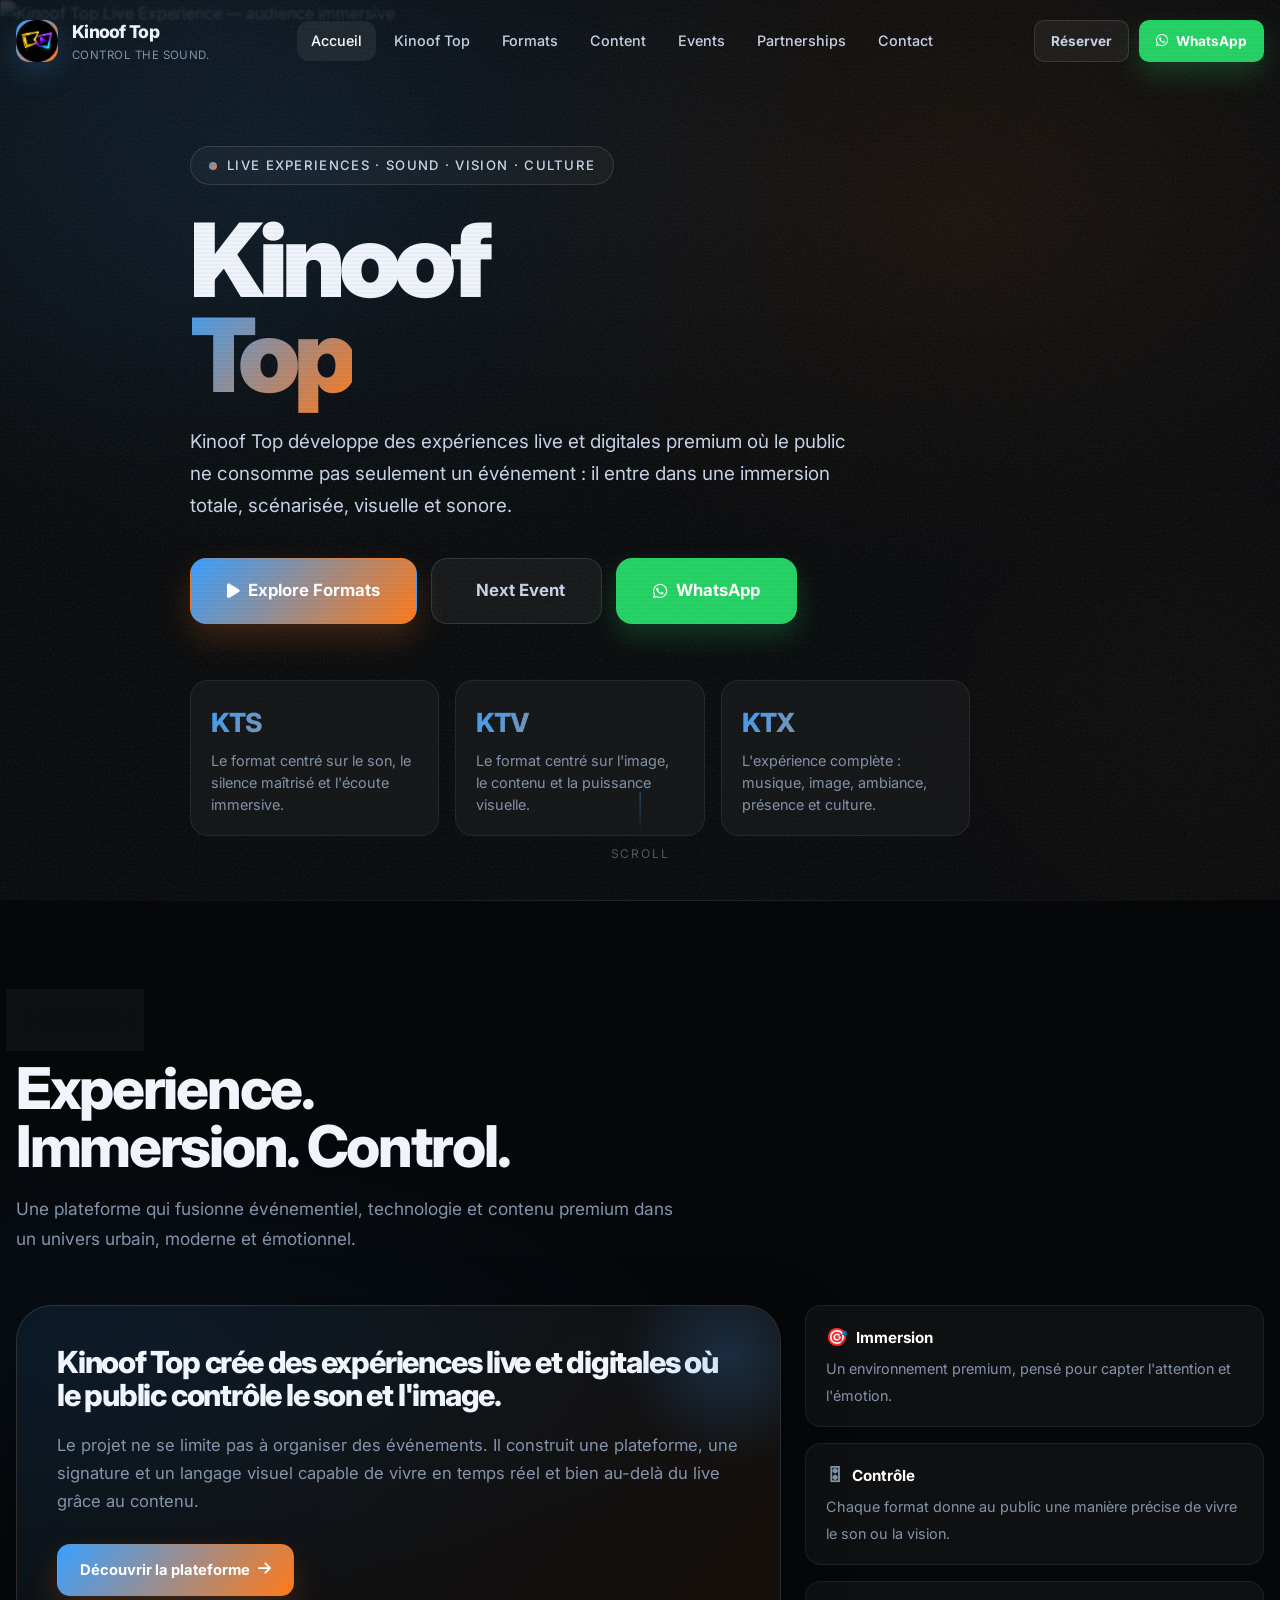
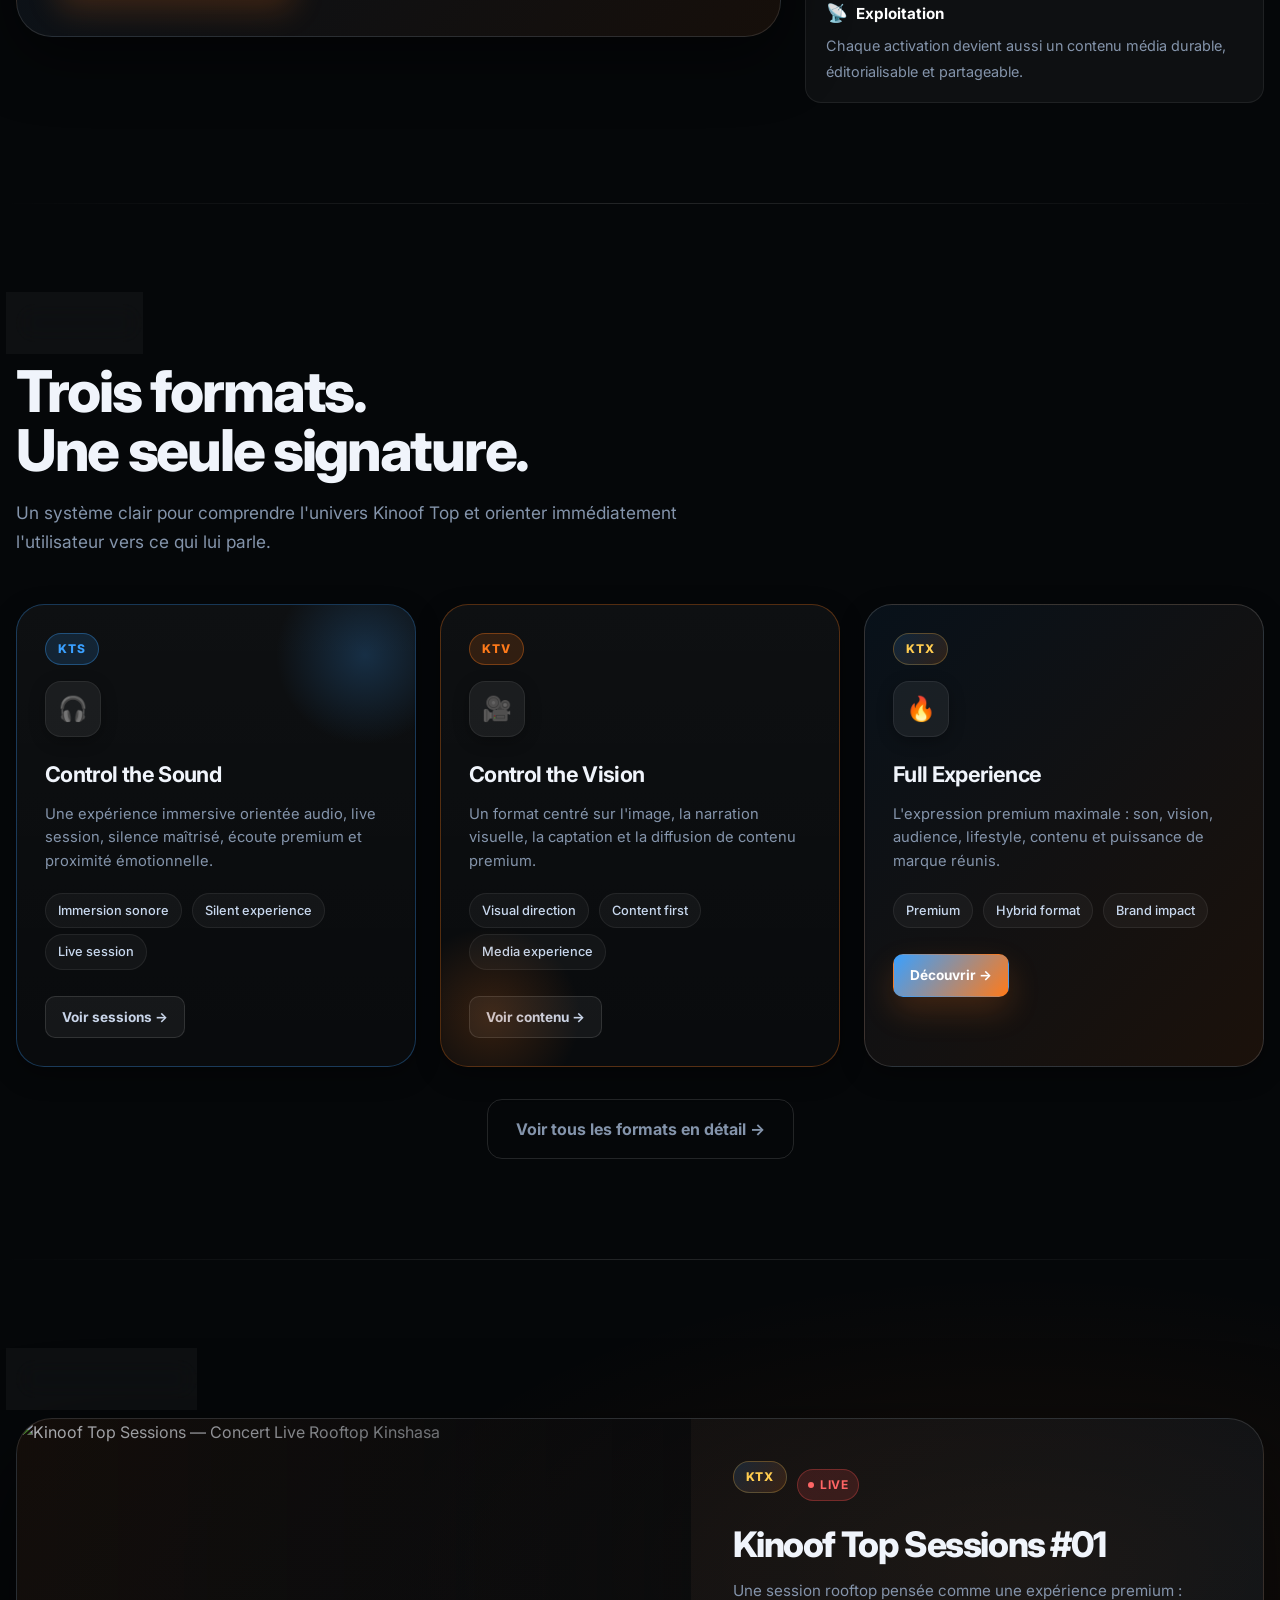
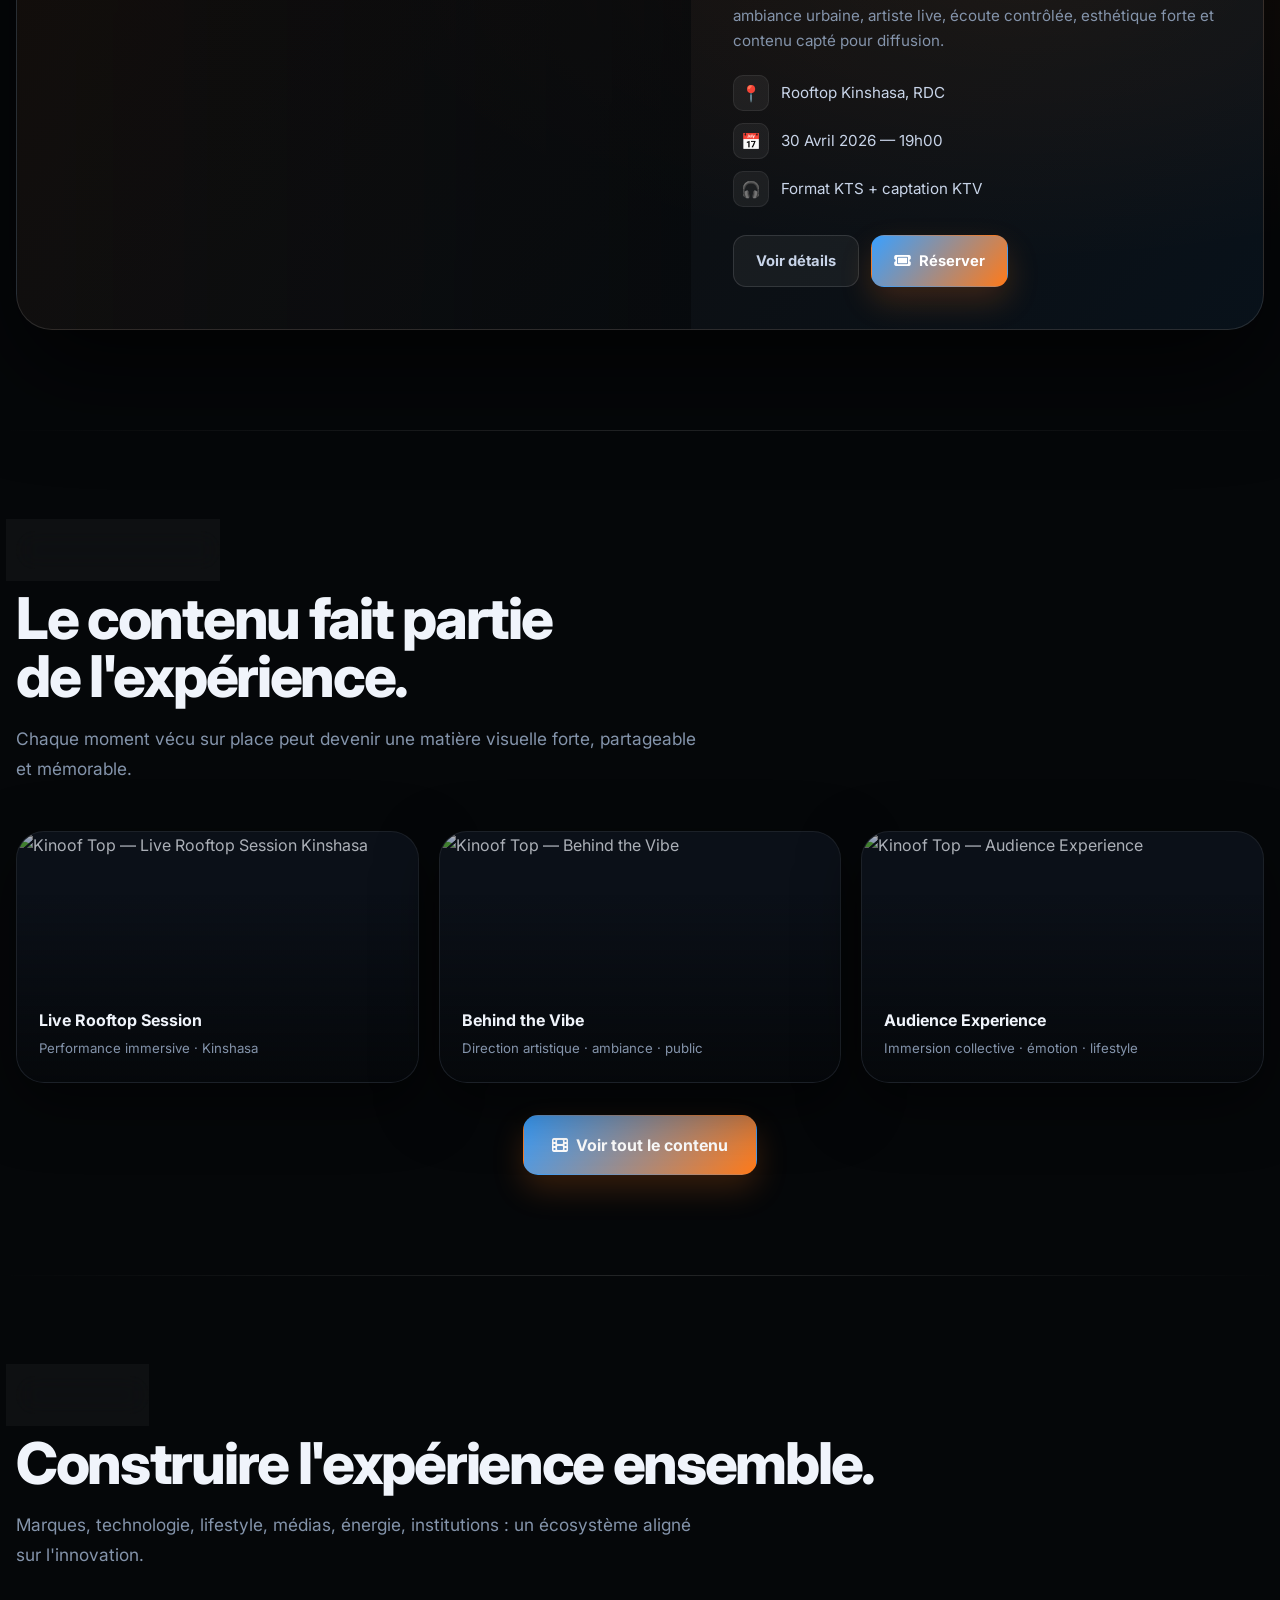
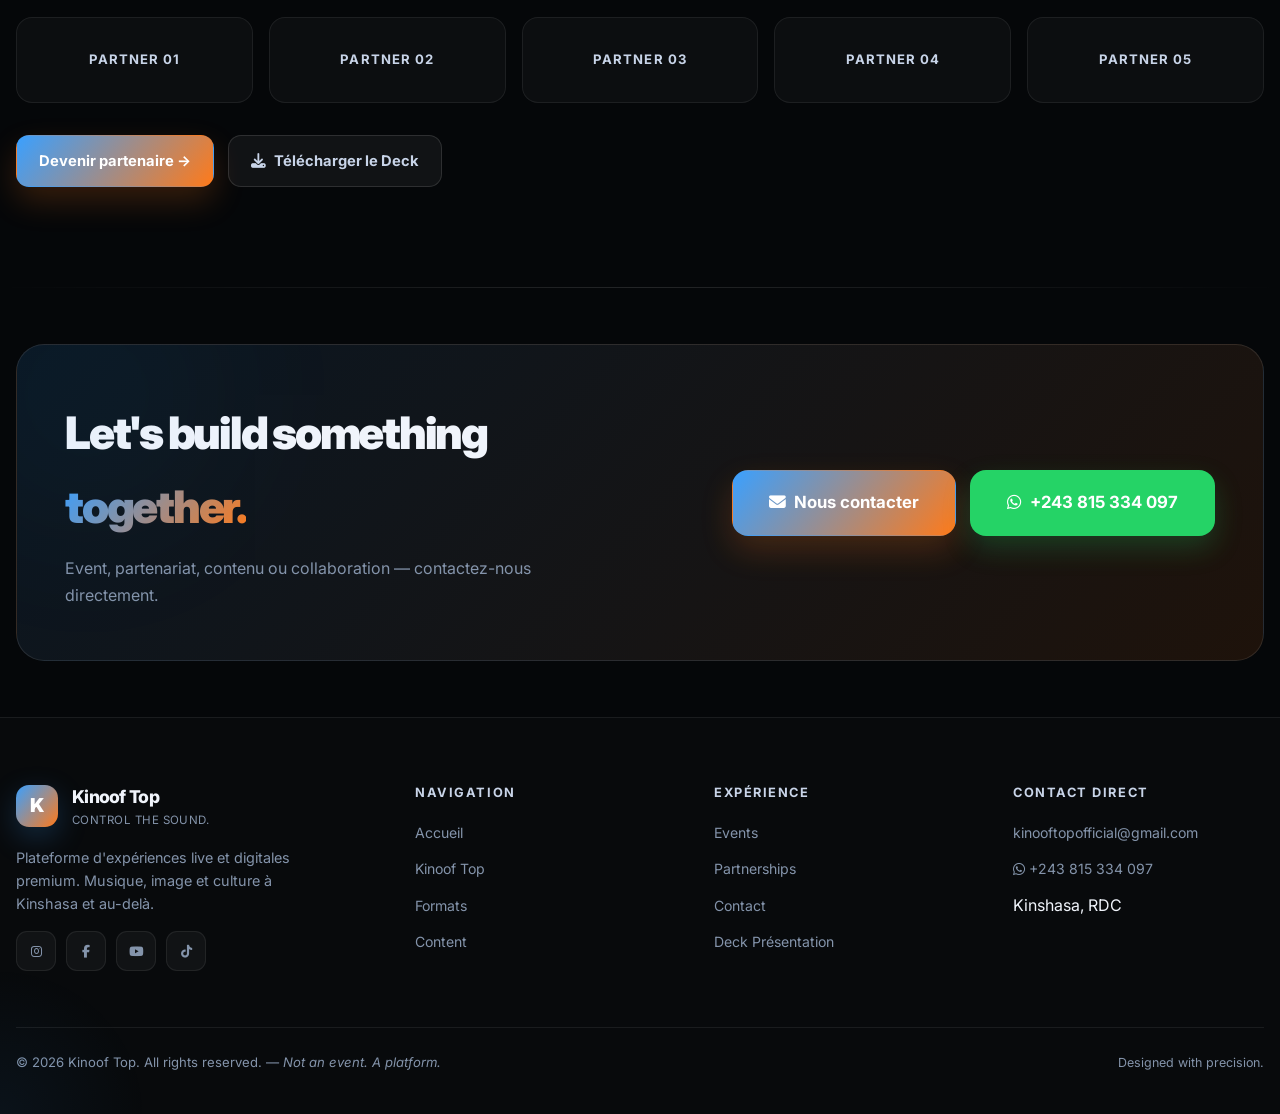
==== index.html @ 8a824da3 "Update index.html" ====
<!DOCTYPE html>
<html lang="fr">
<head>
  <meta charset="UTF-8" />
  <meta name="viewport" content="width=device-width, initial-scale=1.0" />

  <!-- ═══ SEO ═══ -->
  <title>Kinoof Top — Control the Sound. Control the Vision.</title>
  <meta name="description" content="Kinoof Top développe des expériences live et digitales premium où le public contrôle le son et l'image. Plateforme d'expériences musicales, visuelles et culturelles à Kinshasa." />
  <meta name="keywords" content="Kinoof Top, KTS, KTV, KTX, expérience live, événement premium, Kinshasa, musique immersive, contenu cinématographique, rooftop session" />
  <meta name="robots" content="index, follow" />
  <meta name="author" content="Kinoof Top" />
  <link rel="canonical" href="https://kinooftop.com/" />

  <!-- ═══ OPEN GRAPH ═══ -->
  <meta property="og:type" content="website" />
  <meta property="og:url" content="https://kinooftop.com/" />
  <meta property="og:title" content="Kinoof Top — Control the Sound. Control the Vision." />
  <meta property="og:description" content="Plateforme d'expériences live premium : KTS · KTV · KTX. Événements immersifs, contenu cinématographique et culture à Kinshasa." />
  <meta property="og:image" content="https://kinooftop.com/images/og-image.jpg" />
  <meta property="og:image:width" content="1200" />
  <meta property="og:image:height" content="630" />
  <meta property="og:site_name" content="Kinoof Top" />
  <meta property="og:locale" content="fr_FR" />

  <!-- ═══ TWITTER CARD ═══ -->
  <meta name="twitter:card" content="summary_large_image" />
  <meta name="twitter:title" content="Kinoof Top — Control the Sound. Control the Vision." />
  <meta name="twitter:description" content="Plateforme d'expériences live premium : KTS · KTV · KTX." />
  <meta name="twitter:image" content="https://kinooftop.com/images/og-image.jpg" />

  <!-- ═══ FAVICON ═══ -->
  <link rel="icon" href="images/favicon-new.ico?v=2">
  <link rel="shortcut icon" href="images/favicon-new.ico?v=2">
  <link rel="apple-touch-icon" href="images/favicon-new.png">
  <meta name="theme-color" content="#050709">

  <!-- ═══ FONTS ═══ -->
  <link rel="preconnect" href="https://fonts.googleapis.com">
  <link rel="preconnect" href="https://fonts.gstatic.com" crossorigin>
  <link href="https://fonts.googleapis.com/css2?family=Inter:wght@300;400;500;600;700;800;900&display=swap" rel="stylesheet">

  <!-- ═══ ICONS ═══ -->
  <link rel="stylesheet" href="https://cdn.jsdelivr.net/npm/@fortawesome/fontawesome-free@6.5.1/css/all.min.css">

  <!-- ═══ CSS ═══ -->
  <link rel="stylesheet" href="css/style.css">
  <link rel="stylesheet" href="css/components.css">

  <!-- ═══ SCHEMA.ORG ═══ -->
  <script type="application/ld+json">
  {
    "@context": "https://schema.org",
    "@type": "Organization",
    "name": "Kinoof Top",
    "url": "https://kinooftop.com",
    "logo": "https://kinooftop.com/images/kinoof-top-logo.png",
    "description": "Plateforme d'expériences live et digitales premium. KTS · KTV · KTX.",
    "address": {
      "@type": "PostalAddress",
      "addressLocality": "Kinshasa",
      "addressCountry": "CD"
    },
    "contactPoint": {
      "@type": "ContactPoint",
      "telephone": "+243815334097",
      "contactType": "customer service",
      "availableLanguage": ["fr", "en"]
    },
    "sameAs": [
      "https://www.instagram.com/kinooftopofficial",
      "https://www.facebook.com/kinooftopofficial",
      "https://www.youtube.com/@kinooftop",
      "https://www.tiktok.com/@kinooftop"
    ]
  }
  </script>
</head>
<body>

  <!-- ═══ LOADER ═══ -->
  <div class="loader" id="loader">
    <div class="loader-logo">KINOOF TOP</div>
    <div class="loader-bar-wrap"><div class="loader-bar"></div></div>
  </div>

  <!-- ═══ CURSOR GLOW (injected by JS) ═══ -->

  <!-- ═══ NAVIGATION ═══ -->
  <header class="nav" id="nav">
    <div class="container nav-inner">

      <!-- Brand -->
      <a href="index.html" class="brand">
        <img src="images/favicon-new.png" alt="Kinoof Logo" class="brand-mark">
        <div class="brand-text">
          Kinoof Top
          <span>Control the sound.</span>
        </div>
      </a>

      <!-- Desktop links -->
      <nav class="nav-links" aria-label="Navigation principale">
        <a href="index.html">Accueil</a>
        <a href="about.html">Kinoof Top</a>
        <a href="formats.html">Formats</a>
        <a href="media.html">Content</a>
        <a href="events.html">Events</a>
        <a href="partnerships.html">Partnerships</a>
        <a href="contact.html">Contact</a>
      </nav>

      <!-- Desktop CTA -->
      <div class="nav-cta">
        <a href="events.html#reserve" class="btn btn-secondary btn-sm">Réserver</a>
        <a href="https://wa.me/243815334097" target="_blank" rel="noopener" class="btn btn-whatsapp btn-sm">
          <i class="fab fa-whatsapp"></i> WhatsApp
        </a>
      </div>

      <!-- Hamburger -->
      <button class="menu-btn" id="menuBtn" aria-label="Menu">☰</button>
    </div>
  </header>

  <!-- ═══ MOBILE NAV ═══ -->
  <nav class="nav-mobile" id="navMobile" aria-label="Navigation mobile">
    <a href="index.html"><i class="fa-solid fa-house fa-fw me-2"></i> Accueil</a>
    <a href="about.html"><i class="fa-solid fa-circle-info fa-fw me-2"></i> Kinoof Top</a>
    <a href="formats.html"><i class="fa-solid fa-layer-group fa-fw me-2"></i> Formats</a>
    <a href="media.html"><i class="fa-solid fa-film fa-fw me-2"></i> Content</a>
    <a href="events.html"><i class="fa-solid fa-calendar-days fa-fw me-2"></i> Events</a>
    <a href="partnerships.html"><i class="fa-solid fa-handshake fa-fw me-2"></i> Partnerships</a>
    <a href="contact.html"><i class="fa-solid fa-envelope fa-fw me-2"></i> Contact</a>
    <div class="nav-mobile-cta">
      <a href="events.html#reserve" class="btn btn-secondary btn-full">Réserver un ticket</a>
      <a href="https://wa.me/243815334097" target="_blank" rel="noopener" class="btn btn-whatsapp btn-full">
        <i class="fab fa-whatsapp"></i> WhatsApp direct
      </a>
    </div>
  </nav>

  <!-- ═══════════════════════════════════════════════════
       HERO
  ════════════════════════════════════════════════════ -->
  <section class="hero" id="home">
    <div class="hero-bg">
      <img
        class="hero-bg-img"
        src="https://images.unsplash.com/photo-1516450360452-9312f5e86fc7?auto=format&fit=crop&w=2000&q=80"
        alt="Kinoof Top Live Experience — audience immersive"
        loading="eager"
      />
      <div class="hero-bg-gradient"></div>
      <div class="hero-grain"></div>
    </div>

    <!-- Glow spheres -->
    <div class="glow-sphere glow-blue" style="width:500px;height:500px;top:-100px;left:-150px;opacity:.18;"></div>
    <div class="glow-sphere glow-orange" style="width:400px;height:400px;bottom:0;right:-100px;opacity:.14;"></div>

    <div class="container hero-content">

      <div class="hero-tag" data-reveal>
        <span>Live Experiences · Sound · Vision · Culture</span>
      </div>

      <h1 data-reveal data-reveal-delay="1">
        Kinoof<br>
        <span class="gradient-text">Top</span>
      </h1>

      <p class="hero-desc" data-reveal data-reveal-delay="2">
        Kinoof Top développe des expériences live et digitales premium
        où le public ne consomme pas seulement un événement :
        il entre dans une immersion totale, scénarisée, visuelle et sonore.
      </p>

      <div class="hero-actions" data-reveal data-reveal-delay="3">
        <a href="formats.html" class="btn btn-primary btn-xl">
          <i class="fa-solid fa-play"></i> Explore Formats
        </a>
        <a href="events.html" class="btn btn-secondary btn-xl">
          <i class="fa-solid fa-calendar-star"></i> Next Event
        </a>
        <a href="https://wa.me/243815334097" target="_blank" rel="noopener" class="btn btn-whatsapp btn-xl">
          <i class="fab fa-whatsapp"></i> WhatsApp
        </a>
      </div>

      <div class="hero-stats" data-reveal data-reveal-delay="4">
        <div class="hero-stat">
          <h3>KTS</h3>
          <p>Le format centré sur le son, le silence maîtrisé et l'écoute immersive.</p>
        </div>
        <div class="hero-stat">
          <h3>KTV</h3>
          <p>Le format centré sur l'image, le contenu et la puissance visuelle.</p>
        </div>
        <div class="hero-stat">
          <h3>KTX</h3>
          <p>L'expérience complète : musique, image, ambiance, présence et culture.</p>
        </div>
      </div>
    </div>

    <!-- Scroll cue -->
    <div class="scroll-cue">
      <div class="scroll-cue-line"></div>
      <span>Scroll</span>
    </div>
  </section>

  <div class="divider"></div>

  <!-- ═══════════════════════════════════════════════════
       CONCEPT
  ════════════════════════════════════════════════════ -->
  <section class="section" id="concept" style="background: radial-gradient(ellipse at 10% 50%, rgba(58,160,255,.06) 0%, transparent 40%);">
    <div class="container">

      <div style="max-width:700px; margin-bottom:52px;">
        <span class="section-eyebrow" data-reveal>Concept</span>
        <h2 class="section-title" data-reveal data-reveal-delay="1">Experience.<br>Immersion. Control.</h2>
        <p class="section-subtitle" data-reveal data-reveal-delay="2">
          Une plateforme qui fusionne événementiel, technologie et contenu premium dans un univers urbain, moderne et émotionnel.
        </p>
      </div>

      <div class="concept-grid" data-reveal>
        <div class="highlight-panel">
          <h3>Kinoof Top crée des expériences live et digitales où le public contrôle le son et l'image.</h3>
          <p>
            Le projet ne se limite pas à organiser des événements. Il construit une plateforme, une signature
            et un langage visuel capable de vivre en temps réel et bien au-delà du live grâce au contenu.
          </p>
          <a href="about.html" class="btn btn-primary">Découvrir la plateforme <i class="fa-solid fa-arrow-right ms-1"></i></a>
        </div>

        <div class="mini-points">
          <div class="mini-point">
            <strong><span style="font-size:1.1rem;">🎯</span> Immersion</strong>
            <span>Un environnement premium, pensé pour capter l'attention et l'émotion.</span>
          </div>
          <div class="mini-point">
            <strong><span style="font-size:1.1rem;">🎛</span> Contrôle</strong>
            <span>Chaque format donne au public une manière précise de vivre le son ou la vision.</span>
          </div>
          <div class="mini-point">
            <strong><span style="font-size:1.1rem;">📡</span> Exploitation</strong>
            <span>Chaque activation devient aussi un contenu média durable, éditorialisable et partageable.</span>
          </div>
        </div>
      </div>
    </div>
  </section>

  <div class="divider"></div>

  <!-- ═══════════════════════════════════════════════════
       FORMATS PREVIEW
  ════════════════════════════════════════════════════ -->
  <section class="section" id="formats-home">
    <div class="container">
      <span class="section-eyebrow" data-reveal>Formats</span>
      <h2 class="section-title" data-reveal data-reveal-delay="1">Trois formats.<br>Une seule signature.</h2>
      <p class="section-subtitle" data-reveal data-reveal-delay="2">
        Un système clair pour comprendre l'univers Kinoof Top et orienter immédiatement l'utilisateur vers ce qui lui parle.
      </p>

      <div class="grid-3" data-reveal data-reveal-delay="3">

        <article class="card format-card kts card-glow-blue">
          <div class="format-badge blue">KTS</div>
          <div class="card-icon">🎧</div>
          <h3 style="font-size:1.35rem;letter-spacing:-.03em;margin-bottom:10px;">Control the Sound</h3>
          <p class="text-muted" style="font-size:.92rem;line-height:1.6;margin-bottom:20px;">
            Une expérience immersive orientée audio, live session, silence maîtrisé, écoute premium et proximité émotionnelle.
          </p>
          <div style="margin-bottom:20px;">
            <span class="tag">Immersion sonore</span>
            <span class="tag">Silent experience</span>
            <span class="tag">Live session</span>
          </div>
          <a href="events.html" class="btn btn-secondary btn-sm">Voir sessions →</a>
        </article>

        <article class="card format-card ktv card-glow-orange">
          <div class="format-badge orange">KTV</div>
          <div class="card-icon">🎥</div>
          <h3 style="font-size:1.35rem;letter-spacing:-.03em;margin-bottom:10px;">Control the Vision</h3>
          <p class="text-muted" style="font-size:.92rem;line-height:1.6;margin-bottom:20px;">
            Un format centré sur l'image, la narration visuelle, la captation et la diffusion de contenu premium.
          </p>
          <div style="margin-bottom:20px;">
            <span class="tag">Visual direction</span>
            <span class="tag">Content first</span>
            <span class="tag">Media experience</span>
          </div>
          <a href="media.html" class="btn btn-secondary btn-sm">Voir contenu →</a>
        </article>

        <article class="card format-card ktx">
          <div class="format-badge gold">KTX</div>
          <div class="card-icon">🔥</div>
          <h3 style="font-size:1.35rem;letter-spacing:-.03em;margin-bottom:10px;">Full Experience</h3>
          <p class="text-muted" style="font-size:.92rem;line-height:1.6;margin-bottom:20px;">
            L'expression premium maximale : son, vision, audience, lifestyle, contenu et puissance de marque réunis.
          </p>
          <div style="margin-bottom:20px;">
            <span class="tag">Premium</span>
            <span class="tag">Hybrid format</span>
            <span class="tag">Brand impact</span>
          </div>
          <a href="contact.html" class="btn btn-primary btn-sm">Découvrir →</a>
        </article>

      </div>

      <div style="margin-top:32px; text-align:center;" data-reveal>
        <a href="formats.html" class="btn btn-ghost btn-lg">Voir tous les formats en détail →</a>
      </div>
    </div>
  </section>

  <div class="divider"></div>

  <!-- ═══════════════════════════════════════════════════
       NEXT EVENT
  ════════════════════════════════════════════════════ -->
  <section class="section" id="next-event" style="background: radial-gradient(ellipse at 80% 40%, rgba(255,122,26,.07) 0%, transparent 45%);">
    <div class="container">
      <span class="section-eyebrow" data-reveal>
        <span class="badge badge-live" style="background:none;border:none;padding:0;gap:8px;">
          <span style="width:7px;height:7px;border-radius:50%;background:#ff6565;animation:blink 1.2s infinite;display:inline-block;"></span>
        </span>
        Next Event
      </span>

      <div class="event-card" data-reveal>
        <div class="event-media">
          <img
            src="https://images.unsplash.com/photo-1493225457124-a3eb161ffa5f?auto=format&fit=crop&w=1400&q=80"
            alt="Kinoof Top Sessions — Concert Live Rooftop Kinshasa"
            loading="lazy"
          />
          <div class="event-media-overlay"></div>
        </div>
        <div class="event-content">
          <div style="display:flex;align-items:center;gap:10px;margin-bottom:16px;">
            <span class="format-badge gold">KTX</span>
            <span class="badge badge-live">LIVE</span>
          </div>
          <h3>Kinoof Top Sessions #01</h3>
          <p class="text-muted" style="font-size:.95rem;line-height:1.65;margin-bottom:0;">
            Une session rooftop pensée comme une expérience premium : ambiance urbaine, artiste live, écoute contrôlée,
            esthétique forte et contenu capté pour diffusion.
          </p>

          <div class="event-meta" style="margin:22px 0 28px;">
            <div class="event-meta-item">
              <span class="event-meta-icon">📍</span>
              Rooftop Kinshasa, RDC
            </div>
            <div class="event-meta-item">
              <span class="event-meta-icon">📅</span>
              30 Avril 2026 — 19h00
            </div>
            <div class="event-meta-item">
              <span class="event-meta-icon">🎧</span>
              Format KTS + captation KTV
            </div>
          </div>

          <div style="display:flex;gap:12px;flex-wrap:wrap;">
            <a href="events.html" class="btn btn-secondary">Voir détails</a>
            <a href="events.html#reserve" class="btn btn-primary">
              <i class="fa-solid fa-ticket"></i> Réserver
            </a>
          </div>
        </div>
      </div>
    </div>
  </section>

  <div class="divider"></div>

  <!-- ═══════════════════════════════════════════════════
       CONTENT PREVIEW
  ════════════════════════════════════════════════════ -->
  <section class="section" id="content-home">
    <div class="container">
      <span class="section-eyebrow" data-reveal>Content Preview</span>
      <h2 class="section-title" data-reveal data-reveal-delay="1">Le contenu fait partie<br>de l'expérience.</h2>
      <p class="section-subtitle" data-reveal data-reveal-delay="2">
        Chaque moment vécu sur place peut devenir une matière visuelle forte, partageable et mémorable.
      </p>

      <div class="media-grid media-grid-3" data-reveal data-reveal-delay="3">

        <article class="media-card">
          <img
            src="https://images.unsplash.com/photo-1501386761578-eac5c94b800a?auto=format&fit=crop&w=1200&q=80"
            alt="Kinoof Top — Live Rooftop Session Kinshasa"
            loading="lazy"
          />
          <div class="play-btn">▶</div>
          <div class="media-overlay">
            <strong>Live Rooftop Session</strong>
            <span>Performance immersive · Kinshasa</span>
          </div>
        </article>

        <article class="media-card">
          <img
            src="https://images.unsplash.com/photo-1499364615650-ec38552f4f34?auto=format&fit=crop&w=1200&q=80"
            alt="Kinoof Top — Behind the Vibe"
            loading="lazy"
          />
          <div class="play-btn">▶</div>
          <div class="media-overlay">
            <strong>Behind the Vibe</strong>
            <span>Direction artistique · ambiance · public</span>
          </div>
        </article>

        <article class="media-card">
          <img
            src="https://images.unsplash.com/photo-1516280440614-37939bbacd81?auto=format&fit=crop&w=1200&q=80"
            alt="Kinoof Top — Audience Experience"
            loading="lazy"
          />
          <div class="play-btn">▶</div>
          <div class="media-overlay">
            <strong>Audience Experience</strong>
            <span>Immersion collective · émotion · lifestyle</span>
          </div>
        </article>

      </div>

      <div style="margin-top:32px; text-align:center;" data-reveal>
        <a href="media.html" class="btn btn-primary btn-lg">
          <i class="fa-solid fa-film"></i> Voir tout le contenu
        </a>
      </div>
    </div>
  </section>

  <div class="divider"></div>

  <!-- ═══════════════════════════════════════════════════
       PARTNERS
  ════════════════════════════════════════════════════ -->
  <section class="section" id="partners-home">
    <div class="container">
      <span class="section-eyebrow" data-reveal>Partners</span>
      <h2 class="section-title" data-reveal data-reveal-delay="1">Construire l'expérience ensemble.</h2>
      <p class="section-subtitle" data-reveal data-reveal-delay="2">
        Marques, technologie, lifestyle, médias, énergie, institutions : un écosystème aligné sur l'innovation.
      </p>

      <div class="partners-grid" data-reveal data-reveal-delay="3">
        <div class="partner-item">PARTNER 01</div>
        <div class="partner-item">PARTNER 02</div>
        <div class="partner-item">PARTNER 03</div>
        <div class="partner-item">PARTNER 04</div>
        <div class="partner-item">PARTNER 05</div>
      </div>

      <div style="margin-top:32px; display:flex; gap:14px; flex-wrap:wrap;" data-reveal>
        <a href="partnerships.html" class="btn btn-primary">Devenir partenaire →</a>
        <a href="assets/kinoof-top-deck.pdf" data-deck-download class="btn btn-secondary">
          <i class="fa-solid fa-download"></i> Télécharger le Deck
        </a>
      </div>
    </div>
  </section>

  <div class="divider"></div>

  <!-- ═══════════════════════════════════════════════════
       CTA BANDE
  ════════════════════════════════════════════════════ -->
  <section class="section" style="padding:56px 0;">
    <div class="container">
      <div style="
        background: linear-gradient(135deg, rgba(58,160,255,.1) 0%, rgba(255,122,26,.1) 100%);
        border: 1px solid rgba(255,255,255,.1);
        border-radius: 28px;
        padding: 52px 48px;
        display: flex;
        align-items: center;
        justify-content: space-between;
        gap: 32px;
        flex-wrap: wrap;
        position: relative;
        overflow: hidden;
      " data-reveal>
        <div class="glow-sphere glow-blue" style="width:300px;height:300px;top:-100px;left:-80px;opacity:.2;"></div>
        <div>
          <h2 style="font-size:clamp(1.8rem,3.5vw,3rem);font-weight:900;letter-spacing:-.05em;margin-bottom:10px;">
            Let's build something<br><span class="gradient-text">together.</span>
          </h2>
          <p style="color:var(--muted);font-size:1rem;max-width:480px;">
            Event, partenariat, contenu ou collaboration — contactez-nous directement.
          </p>
        </div>
        <div style="display:flex;gap:14px;flex-wrap:wrap;">
          <a href="contact.html" class="btn btn-primary btn-xl">
            <i class="fa-solid fa-envelope"></i> Nous contacter
          </a>
          <a href="https://wa.me/243815334097" target="_blank" rel="noopener" class="btn btn-whatsapp btn-xl">
            <i class="fab fa-whatsapp"></i> +243 815 334 097
          </a>
        </div>
      </div>
    </div>
  </section>

  <!-- ═══════════════════════════════════════════════════
       FOOTER
  ════════════════════════════════════════════════════ -->
  <footer class="footer">
    <div class="container">
      <div class="footer-grid">

        <div class="footer-brand">
          <a href="index.html" class="brand">
            <span class="brand-mark">K</span>
            <div class="brand-text">
              Kinoof Top
              <span>Control the sound.</span>
            </div>
          </a>
          <p>
            Plateforme d'expériences live et digitales premium. Musique, image et culture à Kinshasa et au-delà.
          </p>
          <div class="socials">
            <a href="https://www.instagram.com/kinooftopofficial" target="_blank" rel="noopener" class="social-link" aria-label="Instagram">
              <i class="fab fa-instagram"></i>
            </a>
            <a href="https://www.facebook.com/kinooftopofficial" target="_blank" rel="noopener" class="social-link" aria-label="Facebook">
              <i class="fab fa-facebook-f"></i>
            </a>
            <a href="https://www.youtube.com/@kinooftop" target="_blank" rel="noopener" class="social-link" aria-label="YouTube">
              <i class="fab fa-youtube"></i>
            </a>
            <a href="https://www.tiktok.com/@kinooftop" target="_blank" rel="noopener" class="social-link" aria-label="TikTok">
              <i class="fab fa-tiktok"></i>
            </a>
          </div>
        </div>

        <div class="footer-col">
          <h4>Navigation</h4>
          <ul>
            <li><a href="index.html">Accueil</a></li>
            <li><a href="about.html">Kinoof Top</a></li>
            <li><a href="formats.html">Formats</a></li>
            <li><a href="media.html">Content</a></li>
          </ul>
        </div>

        <div class="footer-col">
          <h4>Expérience</h4>
          <ul>
            <li><a href="events.html">Events</a></li>
            <li><a href="partnerships.html">Partnerships</a></li>
            <li><a href="contact.html">Contact</a></li>
            <li><a href="assets/kinoof-top-deck.pdf" data-deck-download>Deck Présentation</a></li>
          </ul>
        </div>

        <div class="footer-col">
          <h4>Contact direct</h4>
          <ul>
            <li><a href="mailto:kinooftopofficial@gmail.com">kinooftopofficial@gmail.com</a></li>
            <li><a href="https://wa.me/243815334097" target="_blank" rel="noopener"><i class="fab fa-whatsapp"></i> +243 815 334 097</a></li>
            <li>Kinshasa, RDC</li>
          </ul>
        </div>

      </div>

      <div class="footer-bottom">
        <p>© 2026 Kinoof Top. All rights reserved. — <em>Not an event. A platform.</em></p>
        <p style="color:var(--muted);font-size:.78rem;">Designed with precision.</p>
      </div>
    </div>
  </footer>

  <!-- ═══ SCRIPTS ═══ -->
  <script src="js/main.js"></script>
</body>
</html>
---- css/style.css ----
/* ============================================================
   KINOOF TOP V2 — CSS PREMIUM CINÉMA
   ============================================================ */

/* ---- CUSTOM PROPERTIES ---- */
:root {
  --bg: #050709;
  --bg-soft: #090c12;
  --bg-card: #0b1018;
  --bg-card2: #0e1420;
  --text: #f0f4fb;
  --text-dim: #c8d4e8;
  --muted: #8494ab;
  --line: rgba(255,255,255,.07);
  --line-strong: rgba(255,255,255,.12);

  /* Brand colours */
  --blue: #3aa0ff;
  --blue-glow: rgba(58,160,255,.22);
  --orange: #ff7a1a;
  --orange-glow: rgba(255,122,26,.18);
  --gradient: linear-gradient(130deg, #3aa0ff 0%, #ff7a1a 100%);
  --gradient-rev: linear-gradient(130deg, #ff7a1a 0%, #3aa0ff 100%);

  /* Spacing & shape */
  --radius: 20px;
  --radius-sm: 12px;
  --radius-lg: 28px;
  --radius-xl: 36px;
  --max: 1280px;

  /* Shadows */
  --shadow-sm: 0 8px 24px rgba(0,0,0,.35);
  --shadow: 0 20px 60px rgba(0,0,0,.5);
  --shadow-xl: 0 40px 100px rgba(0,0,0,.65);
  --shadow-blue: 0 12px 40px var(--blue-glow);
  --shadow-orange: 0 12px 40px var(--orange-glow);

  /* Motion */
  --ease: cubic-bezier(.22,1,.36,1);
  --dur: .4s;
}

/* ---- RESET ---- */
*, *::before, *::after {
  box-sizing: border-box;
  margin: 0;
  padding: 0;
}

html {
  scroll-behavior: smooth;
  font-size: 16px;
}

body {
  font-family: "Inter", -apple-system, BlinkMacSystemFont, sans-serif;
  background: var(--bg);
  color: var(--text);
  line-height: 1.65;
  overflow-x: hidden;
  -webkit-font-smoothing: antialiased;
}

img { max-width: 100%; display: block; }
a { color: inherit; text-decoration: none; }
button { font-family: inherit; }

/* ---- LAYOUT ---- */
.container {
  width: min(var(--max), calc(100% - 32px));
  margin-inline: auto;
}

.section {
  padding: 100px 0;
  position: relative;
}

/* ---- NOISE TEXTURE OVERLAY ---- */
body::before {
  content: "";
  position: fixed;
  inset: 0;
  background-image: url("data:image/svg+xml,%3Csvg xmlns='http://www.w3.org/2000/svg' width='200' height='200'%3E%3Cfilter id='noise'%3E%3CfeTurbulence type='fractalNoise' baseFrequency='0.65' numOctaves='3' stitchTiles='stitch'/%3E%3C/filter%3E%3Crect width='200' height='200' filter='url(%23noise)' opacity='0.04'/%3E%3C/svg%3E");
  pointer-events: none;
  z-index: 9999;
  opacity: .55;
}

/* ---- CINEMATIC SCAN LINES ---- */
body::after {
  content: "";
  position: fixed;
  inset: 0;
  background: repeating-linear-gradient(
    0deg,
    transparent,
    transparent 2px,
    rgba(0,0,0,.025) 2px,
    rgba(0,0,0,.025) 4px
  );
  pointer-events: none;
  z-index: 9998;
}

/* ============================================================
   TYPOGRAPHY
   ============================================================ */
.section-eyebrow {
  display: inline-flex;
  align-items: center;
  gap: 10px;
  padding: 7px 16px;
  border: 1px solid rgba(255,255,255,.1);
  border-radius: 999px;
  background: rgba(255,255,255,.04);
  backdrop-filter: blur(12px);
  color: #c8daef;
  font-size: .82rem;
  font-weight: 500;
  letter-spacing: .12em;
  text-transform: uppercase;
  margin-bottom: 20px;
}

.section-eyebrow::before {
  content: "";
  width: 7px;
  height: 7px;
  border-radius: 50%;
  background: var(--gradient);
  box-shadow: 0 0 18px var(--blue-glow);
  flex-shrink: 0;
}

.section-title {
  font-size: clamp(2.2rem, 4.5vw, 4.2rem);
  font-weight: 800;
  line-height: 1.02;
  letter-spacing: -.04em;
  margin-bottom: 18px;
}

.section-subtitle {
  font-size: 1.08rem;
  color: var(--muted);
  max-width: 680px;
  line-height: 1.7;
  margin-bottom: 48px;
}

.gradient-text {
  background: var(--gradient);
  -webkit-background-clip: text;
  background-clip: text;
  color: transparent;
}

/* ============================================================
   NAVIGATION
   ============================================================ */
.nav {
  position: fixed;
  top: 0;
  left: 0;
  width: 100%;
  z-index: 500;
  transition: background var(--dur) var(--ease), border-color var(--dur) var(--ease);
  border-bottom: 1px solid transparent;
}

.nav.scrolled {
  background: rgba(5,7,9,.85);
  backdrop-filter: blur(24px) saturate(1.5);
  -webkit-backdrop-filter: blur(24px) saturate(1.5);
  border-bottom-color: rgba(255,255,255,.07);
}

.nav-inner {
  display: flex;
  align-items: center;
  justify-content: space-between;
  gap: 20px;
  min-height: 82px;
}

/* Brand */
.brand {
  display: flex;
  align-items: center;
  gap: 14px;
  flex-shrink: 0;
}

.brand-logo {
  height: 42px;
  width: auto;
}

.brand-mark {
  width: 42px;
  height: 42px;
  border-radius: 13px;
  display: grid;
  place-items: center;
  background: var(--gradient);
  color: white;
  font-weight: 900;
  font-size: 1.2rem;
  letter-spacing: -.03em;
  box-shadow: 0 10px 30px var(--blue-glow);
  flex-shrink: 0;
}

.brand-text {
  font-weight: 800;
  font-size: 1.1rem;
  letter-spacing: -.04em;
}

.brand-text span {
  display: block;
  font-size: .72rem;
  font-weight: 400;
  color: var(--muted);
  letter-spacing: .04em;
  text-transform: uppercase;
}

/* Nav links */
.nav-links {
  display: flex;
  align-items: center;
  gap: 4px;
}

.nav-links a {
  padding: 8px 14px;
  border-radius: var(--radius-sm);
  font-size: .9rem;
  color: var(--text-dim);
  font-weight: 500;
  transition: color var(--dur) var(--ease), background var(--dur) var(--ease);
  white-space: nowrap;
}

.nav-links a:hover,
.nav-links a.active {
  color: white;
  background: rgba(255,255,255,.07);
}

/* Nav CTA */
.nav-cta {
  display: flex;
  align-items: center;
  gap: 10px;
  flex-shrink: 0;
}

/* Hamburger */
.menu-btn {
  display: none;
  background: rgba(255,255,255,.06);
  border: 1px solid var(--line);
  color: white;
  width: 42px;
  height: 42px;
  border-radius: var(--radius-sm);
  cursor: pointer;
  font-size: 1.15rem;
  transition: background var(--dur);
}
.menu-btn:hover { background: rgba(255,255,255,.1); }

/* Mobile nav */
.nav-mobile {
  display: none;
  position: fixed;
  top: 82px;
  left: 12px;
  right: 12px;
  background: rgba(9,12,18,.97);
  border: 1px solid var(--line-strong);
  border-radius: var(--radius-lg);
  padding: 20px;
  box-shadow: var(--shadow-xl);
  backdrop-filter: blur(24px);
  z-index: 499;
  flex-direction: column;
  gap: 6px;
}

.nav-mobile.open { display: flex; }

.nav-mobile a {
  padding: 12px 16px;
  border-radius: var(--radius-sm);
  color: var(--text-dim);
  font-weight: 500;
  font-size: .95rem;
  transition: background var(--dur);
}

.nav-mobile a:hover { background: rgba(255,255,255,.06); color: white; }

.nav-mobile-cta {
  margin-top: 10px;
  padding-top: 14px;
  border-top: 1px solid var(--line);
  display: flex;
  flex-direction: column;
  gap: 10px;
}

/* ============================================================
   BUTTONS
   ============================================================ */
.btn {
  display: inline-flex;
  align-items: center;
  justify-content: center;
  gap: 8px;
  padding: 13px 22px;
  border-radius: 13px;
  font-size: .92rem;
  font-weight: 700;
  cursor: pointer;
  border: 1px solid transparent;
  transition: transform var(--dur) var(--ease), filter var(--dur), box-shadow var(--dur);
  white-space: nowrap;
}

.btn:hover { transform: translateY(-2px); }

.btn-primary {
  background: var(--gradient);
  color: white;
  box-shadow: 0 14px 32px rgba(255,122,26,.2);
}
.btn-primary:hover {
  filter: brightness(1.08);
  box-shadow: 0 20px 44px rgba(255,122,26,.28);
}

.btn-secondary {
  background: rgba(255,255,255,.05);
  border-color: var(--line-strong);
  color: var(--text-dim);
}
.btn-secondary:hover {
  background: rgba(255,255,255,.09);
  border-color: rgba(58,160,255,.4);
  color: white;
}

.btn-ghost {
  background: transparent;
  border-color: var(--line-strong);
  color: var(--muted);
}
.btn-ghost:hover { border-color: rgba(255,255,255,.3); color: white; }

.btn-whatsapp {
  background: #25d366;
  color: white;
  border-color: transparent;
  box-shadow: 0 12px 28px rgba(37,211,102,.22);
}
.btn-whatsapp:hover {
  filter: brightness(1.1);
  box-shadow: 0 18px 38px rgba(37,211,102,.3);
}

.btn-sm { padding: 9px 16px; font-size: .85rem; border-radius: 10px; }
.btn-lg { padding: 16px 28px; font-size: 1rem; border-radius: 15px; }
.btn-xl { padding: 18px 36px; font-size: 1.05rem; border-radius: 16px; }
.btn-full { width: 100%; justify-content: center; }

/* ============================================================
   CARDS & PANELS
   ============================================================ */
.card {
  background: linear-gradient(180deg, rgba(255,255,255,.04) 0%, rgba(255,255,255,.02) 100%);
  border: 1px solid var(--line);
  border-radius: var(--radius-lg);
  padding: 28px;
  position: relative;
  overflow: hidden;
  box-shadow: var(--shadow-sm);
  transition: transform var(--dur) var(--ease), border-color var(--dur), box-shadow var(--dur);
}

.card::after {
  content: "";
  position: absolute;
  inset: 0;
  border-radius: inherit;
  background: radial-gradient(600px circle at var(--mouse-x,50%) var(--mouse-y,50%), rgba(58,160,255,.08), transparent 40%);
  opacity: 0;
  transition: opacity var(--dur);
  pointer-events: none;
}

.card:hover {
  transform: translateY(-5px);
  border-color: var(--line-strong);
  box-shadow: var(--shadow);
}
.card:hover::after { opacity: 1; }

.card-glow-blue::before {
  content: "";
  position: absolute;
  top: -40px;
  right: -40px;
  width: 180px;
  height: 180px;
  border-radius: 50%;
  background: radial-gradient(circle, var(--blue-glow), transparent 70%);
  pointer-events: none;
}

.card-glow-orange::before {
  content: "";
  position: absolute;
  bottom: -40px;
  left: -40px;
  width: 180px;
  height: 180px;
  border-radius: 50%;
  background: radial-gradient(circle, var(--orange-glow), transparent 70%);
  pointer-events: none;
}

.card-icon {
  width: 56px;
  height: 56px;
  border-radius: 16px;
  display: grid;
  place-items: center;
  font-size: 1.5rem;
  margin-bottom: 20px;
  background: rgba(255,255,255,.06);
  border: 1px solid var(--line);
  box-shadow: 0 4px 16px rgba(0,0,0,.3);
}

/* ============================================================
   TAGS / BADGES
   ============================================================ */
.tag {
  display: inline-flex;
  align-items: center;
  padding: 6px 12px;
  border-radius: 999px;
  border: 1px solid var(--line);
  background: rgba(255,255,255,.04);
  color: #c8d8ee;
  font-size: .8rem;
  font-weight: 500;
  margin-right: 6px;
  margin-bottom: 6px;
}

.badge {
  display: inline-flex;
  align-items: center;
  gap: 6px;
  padding: 5px 10px;
  border-radius: 999px;
  font-size: .75rem;
  font-weight: 700;
  letter-spacing: .04em;
  text-transform: uppercase;
}

.badge-live {
  background: rgba(255,80,80,.15);
  border: 1px solid rgba(255,80,80,.3);
  color: #ff6565;
}
.badge-live::before {
  content: "";
  width: 6px;
  height: 6px;
  border-radius: 50%;
  background: #ff6565;
  animation: blink 1.2s ease-in-out infinite;
}

@keyframes blink {
  0%, 100% { opacity: 1; }
  50% { opacity: 0.2; }
}

/* ============================================================
   GLOW DECORATIONS
   ============================================================ */
.glow-sphere {
  position: absolute;
  border-radius: 50%;
  filter: blur(80px);
  pointer-events: none;
  z-index: 0;
}

.glow-blue { background: rgba(58,160,255,.2); }
.glow-orange { background: rgba(255,122,26,.16); }

/* ============================================================
   HERO
   ============================================================ */
.hero {
  min-height: 100vh;
  display: flex;
  align-items: center;
  position: relative;
  overflow: hidden;
  padding-top: 82px;
}

.hero-bg {
  position: absolute;
  inset: 0;
  z-index: 0;
}

.hero-bg-img {
  position: absolute;
  inset: 0;
  width: 100%;
  height: 100%;
  object-fit: cover;
  opacity: .22;
  filter: contrast(1.1) saturate(1.15) blur(1px);
}

.hero-bg-gradient {
  position: absolute;
  inset: 0;
  background:
    linear-gradient(180deg, rgba(5,7,9,.4) 0%, rgba(5,7,9,.88) 100%),
    radial-gradient(ellipse at 25% 20%, rgba(58,160,255,.18) 0%, transparent 40%),
    radial-gradient(ellipse at 75% 25%, rgba(255,122,26,.15) 0%, transparent 38%);
}

/* Film grain overlay on hero */
.hero-grain {
  position: absolute;
  inset: 0;
  opacity: .08;
  background-image: url("data:image/svg+xml,%3Csvg viewBox='0 0 512 512' xmlns='http://www.w3.org/2000/svg'%3E%3Cfilter id='noise'%3E%3CfeTurbulence type='fractalNoise' baseFrequency='0.9' numOctaves='4' stitchTiles='stitch'/%3E%3C/filter%3E%3Crect width='100%25' height='100%25' filter='url(%23noise)'/%3E%3C/svg%3E");
}

.hero-content {
  position: relative;
  z-index: 2;
  max-width: 900px;
}

.hero-tag {
  display: inline-flex;
  align-items: center;
  gap: 10px;
  padding: 8px 18px;
  border: 1px solid rgba(255,255,255,.12);
  border-radius: 999px;
  background: rgba(255,255,255,.04);
  backdrop-filter: blur(16px);
  color: #c8daef;
  font-size: .82rem;
  font-weight: 500;
  letter-spacing: .1em;
  text-transform: uppercase;
  margin-bottom: 28px;
}

.hero-tag::before {
  content: "";
  width: 8px;
  height: 8px;
  border-radius: 50%;
  background: var(--gradient);
  box-shadow: 0 0 20px var(--blue-glow);
}

.hero h1 {
  font-size: clamp(3.4rem, 8vw, 7.5rem);
  line-height: .92;
  font-weight: 900;
  letter-spacing: -.06em;
  margin-bottom: 24px;
}

.hero-desc {
  font-size: 1.18rem;
  color: var(--text-dim);
  max-width: 680px;
  line-height: 1.7;
  margin-bottom: 36px;
}

.hero-actions {
  display: flex;
  flex-wrap: wrap;
  gap: 14px;
  margin-bottom: 56px;
}

/* Hero Stats */
.hero-stats {
  display: grid;
  grid-template-columns: repeat(3, 1fr);
  gap: 16px;
  max-width: 780px;
}

.hero-stat {
  background: rgba(255,255,255,.04);
  border: 1px solid var(--line);
  border-radius: 18px;
  padding: 20px;
  backdrop-filter: blur(14px);
  transition: border-color var(--dur), transform var(--dur);
}

.hero-stat:hover {
  border-color: rgba(58,160,255,.3);
  transform: translateY(-3px);
}

.hero-stat h3 {
  font-size: 1.65rem;
  font-weight: 800;
  letter-spacing: -.04em;
  margin-bottom: 6px;
  background: var(--gradient);
  -webkit-background-clip: text;
  background-clip: text;
  color: transparent;
}

.hero-stat p {
  font-size: .9rem;
  color: var(--muted);
  line-height: 1.5;
}

/* Scroll cue */
.scroll-cue {
  position: absolute;
  bottom: 36px;
  left: 50%;
  transform: translateX(-50%);
  z-index: 2;
  display: flex;
  flex-direction: column;
  align-items: center;
  gap: 10px;
  opacity: .55;
  animation: float 2.5s ease-in-out infinite;
}

.scroll-cue span {
  font-size: .75rem;
  letter-spacing: .15em;
  text-transform: uppercase;
  color: var(--muted);
}

.scroll-cue-line {
  width: 1px;
  height: 42px;
  background: linear-gradient(to bottom, var(--blue), transparent);
}

@keyframes float {
  0%, 100% { transform: translateX(-50%) translateY(0); }
  50% { transform: translateX(-50%) translateY(8px); }
}

/* ============================================================
   SECTION DIVIDER
   ============================================================ */
.divider {
  width: 100%;
  height: 1px;
  background: linear-gradient(90deg, transparent, var(--line-strong), transparent);
}

/* ============================================================
   CONCEPT SECTION
   ============================================================ */
.concept-grid {
  display: grid;
  grid-template-columns: 1.25fr .75fr;
  gap: 24px;
  align-items: start;
}

.highlight-panel {
  background: linear-gradient(135deg, rgba(58,160,255,.08) 0%, rgba(255,122,26,.07) 100%);
  border: 1px solid var(--line-strong);
  border-radius: var(--radius-xl);
  padding: 40px;
  box-shadow: var(--shadow);
  position: relative;
  overflow: hidden;
}

.highlight-panel::before {
  content: "";
  position: absolute;
  top: -60px;
  right: -60px;
  width: 220px;
  height: 220px;
  border-radius: 50%;
  background: radial-gradient(circle, rgba(58,160,255,.2), transparent 70%);
}

.highlight-panel h3 {
  font-size: 1.9rem;
  font-weight: 800;
  line-height: 1.1;
  letter-spacing: -.04em;
  margin-bottom: 18px;
}

.highlight-panel p {
  color: var(--muted);
  font-size: 1.04rem;
  line-height: 1.7;
  margin-bottom: 28px;
}

.mini-points {
  display: grid;
  gap: 16px;
}

.mini-point {
  padding: 18px 20px;
  border-radius: 16px;
  background: rgba(255,255,255,.04);
  border: 1px solid var(--line);
  transition: border-color var(--dur), transform var(--dur);
}

.mini-point:hover {
  border-color: rgba(58,160,255,.25);
  transform: translateX(4px);
}

.mini-point strong {
  display: flex;
  align-items: center;
  gap: 8px;
  margin-bottom: 5px;
  font-size: .95rem;
  color: white;
}

.mini-point span {
  color: var(--muted);
  font-size: .9rem;
  line-height: 1.5;
}

/* ============================================================
   FORMAT CARDS
   ============================================================ */
.format-card {
  position: relative;
  overflow: hidden;
}

.format-card.kts {
  border-color: rgba(58,160,255,.3);
}

.format-card.ktv {
  border-color: rgba(255,122,26,.3);
}

.format-card.ktx {
  background: linear-gradient(135deg, rgba(58,160,255,.07) 0%, rgba(255,122,26,.09) 100%);
  border-color: rgba(255,255,255,.15);
}

.format-badge {
  display: inline-flex;
  align-items: center;
  padding: 5px 12px;
  border-radius: 999px;
  font-size: .75rem;
  font-weight: 800;
  letter-spacing: .08em;
  text-transform: uppercase;
  margin-bottom: 16px;
}

.format-badge.blue {
  background: rgba(58,160,255,.15);
  border: 1px solid rgba(58,160,255,.35);
  color: var(--blue);
}

.format-badge.orange {
  background: rgba(255,122,26,.15);
  border: 1px solid rgba(255,122,26,.35);
  color: var(--orange);
}

.format-badge.gold {
  background: linear-gradient(130deg, rgba(58,160,255,.15), rgba(255,122,26,.15));
  border: 1px solid rgba(255,200,80,.25);
  color: #ffcc50;
}

/* ============================================================
   MEDIA GRID
   ============================================================ */
.media-grid {
  display: grid;
  gap: 20px;
}

.media-grid-3 { grid-template-columns: repeat(3, 1fr); }
.media-grid-2 { grid-template-columns: repeat(2, 1fr); }

.media-card {
  position: relative;
  border-radius: var(--radius-lg);
  overflow: hidden;
  border: 1px solid var(--line);
  background: var(--bg-card);
  box-shadow: var(--shadow);
  aspect-ratio: 16/10;
}

.media-card img {
  width: 100%;
  height: 100%;
  object-fit: cover;
  opacity: .7;
  transition: transform .5s var(--ease), opacity .3s;
}

.media-card:hover img {
  transform: scale(1.06);
  opacity: .88;
}

.media-overlay {
  position: absolute;
  inset: 0;
  display: flex;
  flex-direction: column;
  justify-content: flex-end;
  padding: 22px;
  background: linear-gradient(180deg, transparent 25%, rgba(5,7,9,.85) 100%);
}

.media-overlay strong {
  display: block;
  font-size: 1rem;
  font-weight: 700;
  margin-bottom: 4px;
}

.media-overlay span {
  font-size: .83rem;
  color: var(--muted);
}

.play-btn {
  position: absolute;
  top: 50%;
  left: 50%;
  transform: translate(-50%, -50%) scale(0.8);
  width: 56px;
  height: 56px;
  border-radius: 50%;
  display: grid;
  place-items: center;
  background: rgba(255,255,255,.15);
  border: 1px solid rgba(255,255,255,.25);
  backdrop-filter: blur(12px);
  font-size: 1.2rem;
  opacity: 0;
  transition: opacity .3s, transform .3s var(--ease);
  color: white;
}

.media-card:hover .play-btn {
  opacity: 1;
  transform: translate(-50%, -50%) scale(1);
}

/* ============================================================
   EVENT CARD
   ============================================================ */
.event-card {
  display: grid;
  grid-template-columns: 1fr .85fr;
  border-radius: var(--radius-xl);
  overflow: hidden;
  border: 1px solid var(--line-strong);
  background: linear-gradient(135deg, rgba(255,122,26,.06) 0%, rgba(58,160,255,.07) 100%);
  box-shadow: var(--shadow-xl);
  position: relative;
}

.event-media {
  position: relative;
  min-height: 400px;
  overflow: hidden;
}

.event-media img {
  width: 100%;
  height: 100%;
  object-fit: cover;
  opacity: .7;
  transition: transform .6s var(--ease);
}

.event-card:hover .event-media img { transform: scale(1.04); }

.event-media-overlay {
  position: absolute;
  inset: 0;
  background: linear-gradient(90deg, transparent, rgba(5,7,9,.6));
}

.event-content {
  padding: 42px;
  display: flex;
  flex-direction: column;
  justify-content: center;
}

.event-content h3 {
  font-size: 2.2rem;
  font-weight: 800;
  line-height: 1.1;
  letter-spacing: -.04em;
  margin-bottom: 14px;
}

.event-meta {
  display: grid;
  gap: 12px;
  margin: 20px 0 28px;
}

.event-meta-item {
  display: flex;
  align-items: center;
  gap: 12px;
  font-size: .95rem;
  color: var(--text-dim);
}

.event-meta-icon {
  width: 36px;
  height: 36px;
  border-radius: 10px;
  display: grid;
  place-items: center;
  background: rgba(255,255,255,.06);
  border: 1px solid var(--line);
  font-size: 1rem;
  flex-shrink: 0;
}

/* ============================================================
   COUNTDOWN
   ============================================================ */
.countdown {
  display: grid;
  grid-template-columns: repeat(4, 1fr);
  gap: 14px;
}

.time-box {
  text-align: center;
  padding: 20px 14px;
  border-radius: 16px;
  background: rgba(255,255,255,.03);
  border: 1px solid var(--line);
}

.time-box .number {
  display: block;
  font-size: 2.4rem;
  font-weight: 900;
  letter-spacing: -.06em;
  line-height: 1;
  background: var(--gradient);
  -webkit-background-clip: text;
  background-clip: text;
  color: transparent;
  margin-bottom: 8px;
}

.time-box .label {
  display: block;
  font-size: .75rem;
  font-weight: 600;
  letter-spacing: .1em;
  text-transform: uppercase;
  color: var(--muted);
}

/* ============================================================
   FORM ELEMENTS
   ============================================================ */
.form-group {
  display: flex;
  flex-direction: column;
  gap: 6px;
}

.form-label {
  font-size: .82rem;
  font-weight: 600;
  color: var(--text-dim);
  letter-spacing: .04em;
}

.input, .textarea, .select {
  width: 100%;
  background: rgba(255,255,255,.04);
  border: 1px solid rgba(255,255,255,.1);
  color: white;
  padding: 14px 16px;
  border-radius: 13px;
  outline: none;
  font-family: inherit;
  font-size: .95rem;
  transition: border-color var(--dur), box-shadow var(--dur), background var(--dur);
}

.input::placeholder, .textarea::placeholder {
  color: var(--muted);
}

.input:focus, .textarea:focus, .select:focus {
  border-color: rgba(58,160,255,.55);
  box-shadow: 0 0 0 4px rgba(58,160,255,.12);
  background: rgba(255,255,255,.06);
}

.textarea { resize: vertical; min-height: 120px; }

.select {
  appearance: none;
  background-image: url("data:image/svg+xml,%3Csvg xmlns='http://www.w3.org/2000/svg' width='12' height='8' fill='none'%3E%3Cpath d='M1 1l5 5 5-5' stroke='%238494ab' stroke-width='1.5' stroke-linecap='round'/%3E%3C/svg%3E");
  background-repeat: no-repeat;
  background-position: right 14px center;
  padding-right: 40px;
  cursor: pointer;
}

.select option { background: #0b1018; color: white; }

.form-grid {
  display: grid;
  gap: 16px;
}

.form-grid-2 { grid-template-columns: 1fr 1fr; }

/* ============================================================
   PARTNERS
   ============================================================ */
.partners-grid {
  display: grid;
  grid-template-columns: repeat(5, 1fr);
  gap: 16px;
}

.partner-item {
  height: 86px;
  border-radius: 16px;
  display: grid;
  place-items: center;
  background: rgba(255,255,255,.03);
  border: 1px solid var(--line);
  color: var(--text-dim);
  font-weight: 700;
  font-size: .82rem;
  letter-spacing: .08em;
  text-transform: uppercase;
  transition: background var(--dur), border-color var(--dur);
  padding: 10px;
}

.partner-item:hover {
  background: rgba(255,255,255,.06);
  border-color: rgba(255,255,255,.15);
}

.partner-item img {
  max-height: 34px;
  width: auto;
  filter: brightness(0) invert(1);
  opacity: .55;
  transition: opacity var(--dur);
}

.partner-item:hover img { opacity: .85; }

/* ============================================================
   PACK CARDS (PARTNERSHIPS PAGE)
   ============================================================ */
.pack-grid {
  display: grid;
  grid-template-columns: repeat(4, 1fr);
  gap: 18px;
  align-items: start;
}

.pack {
  border-radius: var(--radius-lg);
  padding: 28px;
  border: 1px solid var(--line);
  background: var(--bg-card);
  box-shadow: var(--shadow-sm);
  position: relative;
  overflow: hidden;
  transition: transform var(--dur), box-shadow var(--dur);
}

.pack:hover { transform: translateY(-5px); box-shadow: var(--shadow); }

.pack.featured {
  background: linear-gradient(135deg, rgba(58,160,255,.08) 0%, rgba(255,122,26,.09) 100%);
  border-color: rgba(255,200,80,.2);
  transform: translateY(-8px);
  box-shadow: var(--shadow);
}

.pack.featured:hover { transform: translateY(-13px); }

.pack-featured-label {
  display: inline-flex;
  align-items: center;
  gap: 6px;
  padding: 5px 12px;
  border-radius: 999px;
  background: linear-gradient(130deg, rgba(58,160,255,.2), rgba(255,122,26,.2));
  border: 1px solid rgba(255,200,80,.25);
  color: #ffcc50;
  font-size: .72rem;
  font-weight: 800;
  letter-spacing: .1em;
  text-transform: uppercase;
  margin-bottom: 14px;
}

.pack h3 {
  font-size: 1.4rem;
  font-weight: 800;
  letter-spacing: -.03em;
  margin-bottom: 10px;
}

.pack > p {
  color: var(--muted);
  font-size: .9rem;
  line-height: 1.5;
  margin-bottom: 20px;
}

.pack-features {
  list-style: none;
  display: grid;
  gap: 10px;
  margin-bottom: 24px;
}

.pack-features li {
  display: flex;
  align-items: center;
  gap: 10px;
  font-size: .9rem;
  color: var(--text-dim);
}

.pack-features li::before {
  content: "";
  width: 18px;
  height: 18px;
  border-radius: 50%;
  background: rgba(58,160,255,.15);
  border: 1px solid rgba(58,160,255,.3);
  flex-shrink: 0;
  background-image: url("data:image/svg+xml,%3Csvg xmlns='http://www.w3.org/2000/svg' width='10' height='8' fill='none'%3E%3Cpath d='M1 4l3 3 5-6' stroke='%233aa0ff' stroke-width='1.5' stroke-linecap='round' stroke-linejoin='round'/%3E%3C/svg%3E");
  background-repeat: no-repeat;
  background-position: center;
}

/* ============================================================
   ABOUT / PILLARS
   ============================================================ */
.pillars-grid {
  display: grid;
  grid-template-columns: repeat(2, 1fr);
  gap: 16px;
}

.pillar {
  padding: 22px;
  border-radius: 18px;
  background: rgba(255,255,255,.03);
  border: 1px solid var(--line);
  transition: border-color var(--dur), transform var(--dur);
}

.pillar:hover {
  border-color: rgba(58,160,255,.25);
  transform: translateY(-3px);
}

.pillar-icon {
  font-size: 1.5rem;
  margin-bottom: 12px;
}

.pillar h4 {
  font-size: 1.05rem;
  font-weight: 700;
  margin-bottom: 8px;
  letter-spacing: -.02em;
}

.pillar p {
  font-size: .88rem;
  color: var(--muted);
  line-height: 1.55;
}

/* ============================================================
   CONTACT INFO
   ============================================================ */
.contact-item {
  padding: 20px 22px;
  border-radius: 16px;
  background: rgba(255,255,255,.03);
  border: 1px solid var(--line);
  transition: border-color var(--dur), transform var(--dur);
}

.contact-item:hover {
  border-color: rgba(58,160,255,.25);
  transform: translateX(4px);
}

.contact-item small {
  display: block;
  font-size: .72rem;
  font-weight: 700;
  letter-spacing: .1em;
  text-transform: uppercase;
  color: var(--muted);
  margin-bottom: 7px;
}

.contact-item strong {
  font-size: 1rem;
  color: white;
}

.contact-item a {
  color: var(--blue);
  transition: color var(--dur);
}

.contact-item a:hover { color: white; }

/* ============================================================
   QUOTE / BLOCKQUOTE
   ============================================================ */
blockquote {
  font-size: 1.7rem;
  font-weight: 800;
  line-height: 1.15;
  letter-spacing: -.04em;
  position: relative;
  padding-left: 24px;
}

blockquote::before {
  content: "";
  position: absolute;
  left: 0;
  top: 4px;
  bottom: 4px;
  width: 3px;
  border-radius: 3px;
  background: var(--gradient);
}

/* ============================================================
   FOOTER
   ============================================================ */
.footer {
  padding: 64px 0 40px;
  border-top: 1px solid var(--line);
  background: rgba(255,255,255,.015);
  position: relative;
}

.footer-grid {
  display: grid;
  grid-template-columns: 1.4fr 1fr 1fr 1fr;
  gap: 48px;
  margin-bottom: 56px;
}

.footer-brand {
  display: flex;
  flex-direction: column;
  gap: 16px;
}

.footer-brand p {
  font-size: .9rem;
  color: var(--muted);
  line-height: 1.6;
  max-width: 280px;
}

.footer-col h4 {
  font-size: .8rem;
  font-weight: 700;
  letter-spacing: .12em;
  text-transform: uppercase;
  color: var(--text-dim);
  margin-bottom: 16px;
}

.footer-col ul {
  list-style: none;
  display: grid;
  gap: 10px;
}

.footer-col ul a {
  font-size: .88rem;
  color: var(--muted);
  transition: color var(--dur);
}

.footer-col ul a:hover { color: white; }

.footer-bottom {
  display: flex;
  align-items: center;
  justify-content: space-between;
  gap: 20px;
  padding-top: 24px;
  border-top: 1px solid var(--line);
  flex-wrap: wrap;
}

.footer-bottom p {
  font-size: .82rem;
  color: var(--muted);
}

/* Socials */
.socials {
  display: flex;
  gap: 10px;
}

.social-link {
  width: 40px;
  height: 40px;
  border-radius: 11px;
  display: grid;
  place-items: center;
  background: rgba(255,255,255,.04);
  border: 1px solid var(--line);
  font-size: .8rem;
  font-weight: 700;
  color: var(--muted);
  transition: background var(--dur), border-color var(--dur), color var(--dur);
}

.social-link:hover {
  background: rgba(58,160,255,.12);
  border-color: rgba(58,160,255,.35);
  color: white;
}

/* ============================================================
   NOTIFICATION TOAST
   ============================================================ */
.toast {
  position: fixed;
  bottom: 28px;
  right: 28px;
  z-index: 9000;
  display: flex;
  align-items: center;
  gap: 14px;
  padding: 16px 22px;
  border-radius: 16px;
  background: rgba(9,12,18,.97);
  border: 1px solid var(--line-strong);
  box-shadow: var(--shadow-xl);
  backdrop-filter: blur(20px);
  transform: translateY(120%);
  opacity: 0;
  transition: transform .4s var(--ease), opacity .4s;
  max-width: 380px;
}

.toast.show {
  transform: translateY(0);
  opacity: 1;
}

.toast-icon {
  width: 36px;
  height: 36px;
  border-radius: 10px;
  display: grid;
  place-items: center;
  font-size: 1rem;
  flex-shrink: 0;
}

.toast-success .toast-icon { background: rgba(37,211,102,.15); border: 1px solid rgba(37,211,102,.3); }
.toast-error .toast-icon { background: rgba(255,80,80,.15); border: 1px solid rgba(255,80,80,.3); }

.toast-text p { font-size: .88rem; }
.toast-text span { font-size: .8rem; color: var(--muted); }

/* ============================================================
   PAGE HEADER (for sub-pages)
   ============================================================ */
.page-header {
  padding: 140px 0 80px;
  position: relative;
  overflow: hidden;
  text-align: center;
}

.page-header-bg {
  position: absolute;
  inset: 0;
  background:
    radial-gradient(ellipse at 50% 0%, rgba(58,160,255,.15) 0%, transparent 55%),
    radial-gradient(ellipse at 30% 100%, rgba(255,122,26,.1) 0%, transparent 45%);
}

.page-header h1 {
  font-size: clamp(3rem, 6vw, 5.5rem);
  font-weight: 900;
  letter-spacing: -.06em;
  line-height: 1;
  margin-bottom: 18px;
}

.page-header p {
  font-size: 1.1rem;
  color: var(--muted);
  max-width: 600px;
  margin-inline: auto;
}

/* ============================================================
   LOADING SCREEN
   ============================================================ */
.loader {
  position: fixed;
  inset: 0;
  z-index: 10000;
  background: var(--bg);
  display: flex;
  flex-direction: column;
  align-items: center;
  justify-content: center;
  gap: 24px;
  transition: opacity .6s var(--ease), visibility .6s;
}

.loader.hidden {
  opacity: 0;
  visibility: hidden;
  pointer-events: none;
}

.loader-logo {
  font-size: 2rem;
  font-weight: 900;
  letter-spacing: -.06em;
  background: var(--gradient);
  -webkit-background-clip: text;
  background-clip: text;
  color: transparent;
}

.loader-bar-wrap {
  width: 180px;
  height: 2px;
  background: rgba(255,255,255,.08);
  border-radius: 2px;
  overflow: hidden;
}

.loader-bar {
  height: 100%;
  background: var(--gradient);
  border-radius: 2px;
  width: 0;
  animation: load 1.4s var(--ease) forwards;
}

@keyframes load {
  to { width: 100%; }
}

/* ============================================================
   UTILITIES
   ============================================================ */
.grid-2 { display: grid; grid-template-columns: repeat(2, 1fr); gap: 24px; }
.grid-3 { display: grid; grid-template-columns: repeat(3, 1fr); gap: 24px; }
.grid-4 { display: grid; grid-template-columns: repeat(4, 1fr); gap: 20px; }
.flex { display: flex; }
.flex-wrap { flex-wrap: wrap; }
.gap-sm { gap: 10px; }
.gap-md { gap: 16px; }
.gap-lg { gap: 24px; }
.items-center { align-items: center; }
.justify-between { justify-content: space-between; }
.mt-sm { margin-top: 12px; }
.mt-md { margin-top: 24px; }
.mt-lg { margin-top: 40px; }
.mb-sm { margin-bottom: 12px; }
.mb-md { margin-bottom: 24px; }
.mb-lg { margin-bottom: 40px; }
.text-muted { color: var(--muted); }
.text-center { text-align: center; }
.font-bold { font-weight: 700; }
.font-black { font-weight: 900; }
.relative { position: relative; }
.overflow-hidden { overflow: hidden; }

/* ============================================================
   REVEAL ANIMATIONS
   ============================================================ */
[data-reveal] {
  opacity: 0;
  transform: translateY(28px);
  transition: opacity .7s var(--ease), transform .7s var(--ease);
}

[data-reveal].revealed {
  opacity: 1;
  transform: none;
}

[data-reveal-delay="1"] { transition-delay: .1s; }
[data-reveal-delay="2"] { transition-delay: .2s; }
[data-reveal-delay="3"] { transition-delay: .3s; }
[data-reveal-delay="4"] { transition-delay: .4s; }
[data-reveal-delay="5"] { transition-delay: .5s; }

/* ============================================================
   RESPONSIVE
   ============================================================ */
@media (max-width: 1100px) {
  .grid-4, .pack-grid { grid-template-columns: repeat(2, 1fr); }
  .partners-grid { grid-template-columns: repeat(3, 1fr); }
  .footer-grid { grid-template-columns: 1fr 1fr; gap: 36px; }
  .event-card { grid-template-columns: 1fr; }
  .concept-grid { grid-template-columns: 1fr; }
}

@media (max-width: 860px) {
  .nav-links, .nav-cta .btn-secondary { display: none; }
  .menu-btn { display: grid; }

  .section { padding: 72px 0; }
  .grid-3, .media-grid-3 { grid-template-columns: repeat(2, 1fr); }
  .grid-2, .media-grid-2 { grid-template-columns: 1fr; }
  .pillars-grid { grid-template-columns: 1fr; }
  .hero-stats { grid-template-columns: 1fr; }
  .countdown { grid-template-columns: repeat(4, 1fr); gap: 8px; }
  .footer-grid { grid-template-columns: 1fr; gap: 28px; }
  .pack.featured { transform: none; }
}

@media (max-width: 560px) {
  .section { padding: 56px 0; }
  .grid-3, .media-grid-3, .grid-2, .partners-grid { grid-template-columns: 1fr; }
  .pack-grid { grid-template-columns: 1fr; }
  .countdown { grid-template-columns: repeat(2, 1fr); }
  .form-grid-2 { grid-template-columns: 1fr; }
  .hero h1 { letter-spacing: -.05em; }
  .hero-actions { flex-direction: column; }
  .hero-actions .btn { width: 100%; justify-content: center; }
}
---- css/components.css ----
/* ============================================================
   KINOOF TOP V2 — CSS PREMIUM CINÉMA — COMPONENTS EXTRA
   ============================================================ */

/* ---- PAGE TRANSITION ---- */
.page-transition {
  position: fixed;
  inset: 0;
  background: var(--bg);
  z-index: 20000;
  pointer-events: none;
  opacity: 0;
  transition: opacity .4s ease;
}
.page-transition.active { opacity: 1; pointer-events: all; }

/* ---- CINEMATIC LETTER-BOX ---- */
.letterbox-top, .letterbox-bottom {
  position: fixed;
  left: 0;
  right: 0;
  height: 0;
  background: #000;
  z-index: 600;
  transition: height .6s cubic-bezier(.22,1,.36,1);
}
.letterbox-top { top: 0; }
.letterbox-bottom { bottom: 0; }

/* ---- CURSOR GLOW (desktop) ---- */
.cursor-glow {
  position: fixed;
  width: 320px;
  height: 320px;
  border-radius: 50%;
  background: radial-gradient(circle, rgba(58,160,255,.06), transparent 65%);
  pointer-events: none;
  transform: translate(-50%, -50%);
  z-index: 1;
  transition: opacity .4s;
}

/* ---- SECTION SEPARATOR ---- */
.sep {
  display: flex;
  align-items: center;
  gap: 20px;
  margin: 24px 0;
  color: var(--muted);
  font-size: .82rem;
  font-weight: 500;
}
.sep::before, .sep::after {
  content: "";
  flex: 1;
  height: 1px;
  background: var(--line);
}

/* ---- TIMELINE (about) ---- */
.timeline {
  position: relative;
  display: grid;
  gap: 0;
}
.timeline::before {
  content: "";
  position: absolute;
  left: 22px;
  top: 24px;
  bottom: 24px;
  width: 1px;
  background: linear-gradient(to bottom, var(--blue), var(--orange), transparent);
}
.timeline-item {
  display: flex;
  gap: 22px;
  padding: 20px 0;
}
.timeline-dot {
  width: 44px;
  height: 44px;
  border-radius: 50%;
  display: grid;
  place-items: center;
  background: rgba(255,255,255,.04);
  border: 1px solid var(--line-strong);
  font-size: 1rem;
  flex-shrink: 0;
  position: relative;
  z-index: 1;
}
.timeline-body h4 { font-weight: 700; margin-bottom: 4px; }
.timeline-body p { color: var(--muted); font-size: .9rem; }

/* ---- STATS ROW ---- */
.stats-row {
  display: grid;
  grid-template-columns: repeat(4, 1fr);
  gap: 16px;
}
.stat-box {
  text-align: center;
  padding: 28px 20px;
  border-radius: 18px;
  background: rgba(255,255,255,.03);
  border: 1px solid var(--line);
}
.stat-box .stat-number {
  display: block;
  font-size: 2.8rem;
  font-weight: 900;
  letter-spacing: -.06em;
  background: var(--gradient);
  -webkit-background-clip: text;
  background-clip: text;
  color: transparent;
  line-height: 1;
  margin-bottom: 8px;
}
.stat-box .stat-label {
  font-size: .82rem;
  font-weight: 600;
  color: var(--muted);
  text-transform: uppercase;
  letter-spacing: .08em;
}

/* ---- VIDEO MODAL ---- */
.modal-backdrop {
  position: fixed;
  inset: 0;
  background: rgba(0,0,0,.88);
  backdrop-filter: blur(12px);
  z-index: 8000;
  display: flex;
  align-items: center;
  justify-content: center;
  opacity: 0;
  pointer-events: none;
  transition: opacity .4s;
}
.modal-backdrop.open { opacity: 1; pointer-events: all; }
.modal-inner {
  width: min(900px, calc(100vw - 40px));
  aspect-ratio: 16/9;
  border-radius: var(--radius-lg);
  overflow: hidden;
  border: 1px solid var(--line-strong);
  background: #000;
  position: relative;
  transform: scale(.88);
  transition: transform .4s var(--ease);
}
.modal-backdrop.open .modal-inner { transform: scale(1); }
.modal-close {
  position: absolute;
  top: 16px;
  right: 16px;
  width: 40px;
  height: 40px;
  border-radius: 50%;
  background: rgba(0,0,0,.55);
  border: 1px solid rgba(255,255,255,.2);
  color: white;
  font-size: 1.1rem;
  cursor: pointer;
  display: grid;
  place-items: center;
  z-index: 1;
  transition: background .3s;
}
.modal-close:hover { background: rgba(255,80,80,.4); }

/* ---- TABS ---- */
.tabs-nav {
  display: flex;
  gap: 6px;
  padding: 6px;
  background: rgba(255,255,255,.04);
  border: 1px solid var(--line);
  border-radius: 16px;
  width: fit-content;
  margin-bottom: 28px;
}
.tab-btn {
  padding: 10px 20px;
  border-radius: 12px;
  font-size: .88rem;
  font-weight: 600;
  color: var(--muted);
  cursor: pointer;
  transition: background .3s, color .3s;
  background: none;
  border: none;
}
.tab-btn.active {
  background: var(--gradient);
  color: white;
  box-shadow: 0 8px 20px rgba(255,122,26,.22);
}
.tab-btn:hover:not(.active) { color: white; background: rgba(255,255,255,.06); }
.tab-content { display: none; }
.tab-content.active { display: block; }

/* ---- HORIZONTAL SCROLL STRIP ---- */
.h-scroll {
  overflow-x: auto;
  scrollbar-width: none;
  -ms-overflow-style: none;
  display: flex;
  gap: 16px;
  padding-bottom: 4px;
}
.h-scroll::-webkit-scrollbar { display: none; }

/* ---- PAST EVENT CARDS ---- */
.past-card {
  position: relative;
  border-radius: 18px;
  overflow: hidden;
  border: 1px solid var(--line);
  min-height: 220px;
  flex-shrink: 0;
}
.past-card img {
  width: 100%;
  height: 100%;
  object-fit: cover;
  opacity: .75;
  transition: transform .4s var(--ease), opacity .3s;
}
.past-card:hover img { transform: scale(1.06); opacity: .9; }
.past-card-label {
  position: absolute;
  bottom: 14px;
  left: 14px;
  padding: 7px 13px;
  border-radius: 999px;
  background: rgba(5,7,9,.65);
  border: 1px solid var(--line-strong);
  backdrop-filter: blur(10px);
  font-size: .8rem;
  font-weight: 600;
  color: white;
}

/* ---- DECK DOWNLOAD BOX ---- */
.deck-box {
  background: linear-gradient(135deg, rgba(58,160,255,.1) 0%, rgba(255,122,26,.1) 100%);
  border: 1px solid var(--line-strong);
  border-radius: var(--radius-xl);
  padding: 40px;
  display: flex;
  align-items: center;
  justify-content: space-between;
  gap: 28px;
  flex-wrap: wrap;
}
.deck-box-text h3 {
  font-size: 1.7rem;
  font-weight: 800;
  letter-spacing: -.04em;
  margin-bottom: 8px;
}
.deck-box-text p {
  color: var(--muted);
  font-size: 1rem;
}

/* ---- SELECTION ---- */
::selection {
  background: rgba(58,160,255,.3);
  color: white;
}

/* ---- SCROLLBAR ---- */
::-webkit-scrollbar { width: 6px; background: var(--bg); }
::-webkit-scrollbar-thumb {
  background: rgba(58,160,255,.25);
  border-radius: 6px;
}
::-webkit-scrollbar-thumb:hover { background: rgba(58,160,255,.5); }
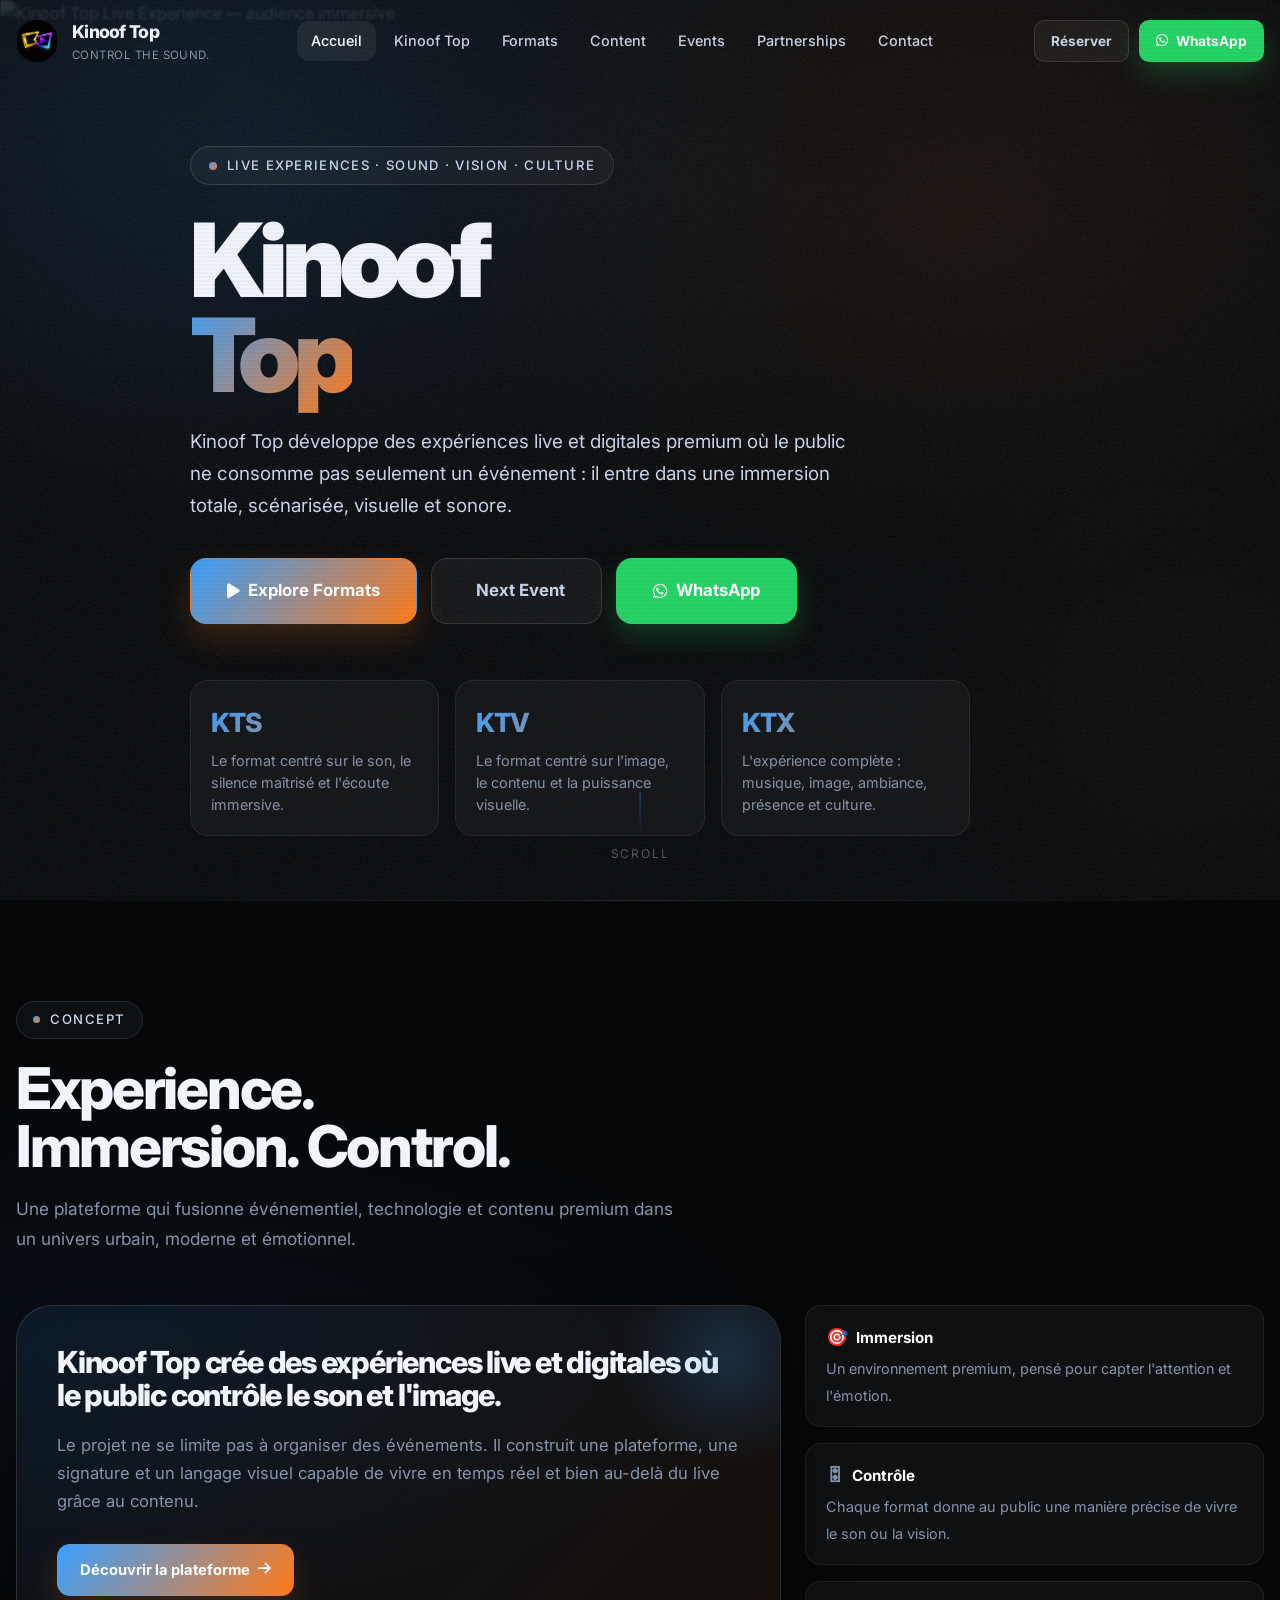
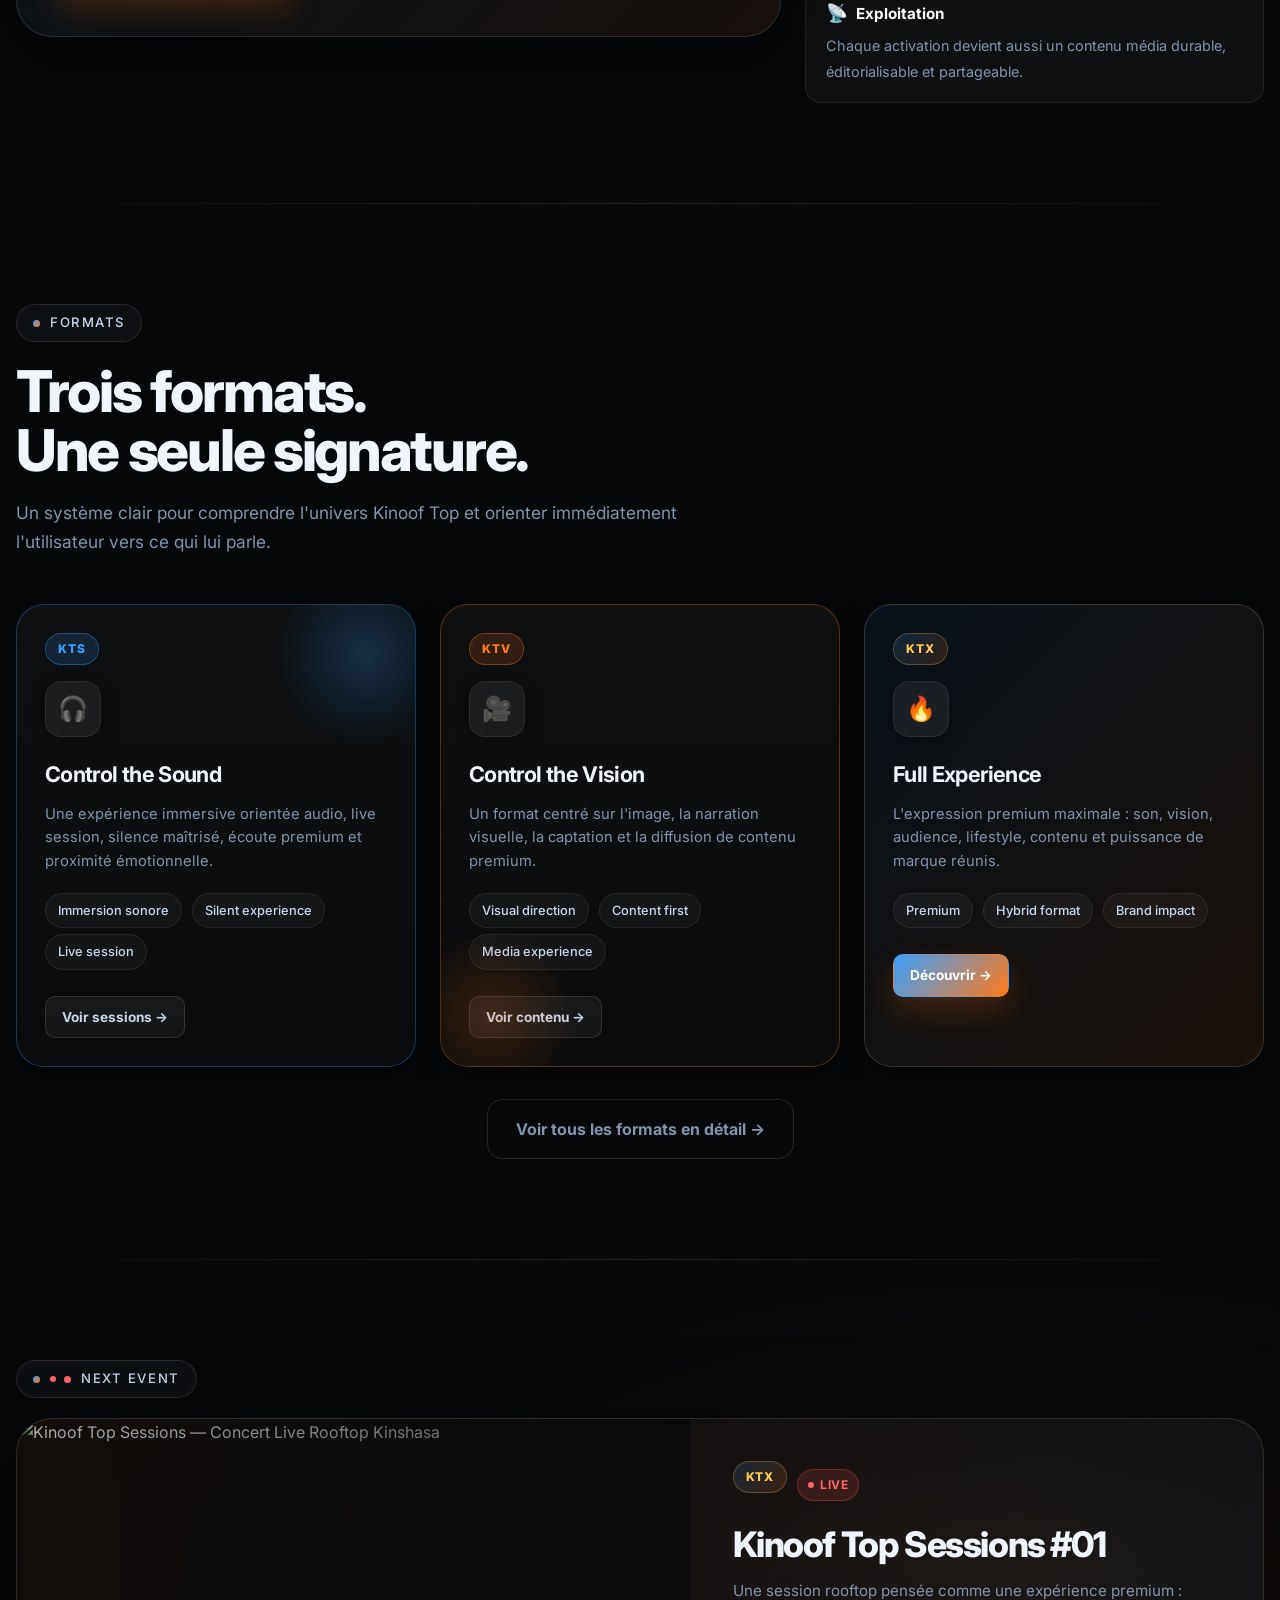
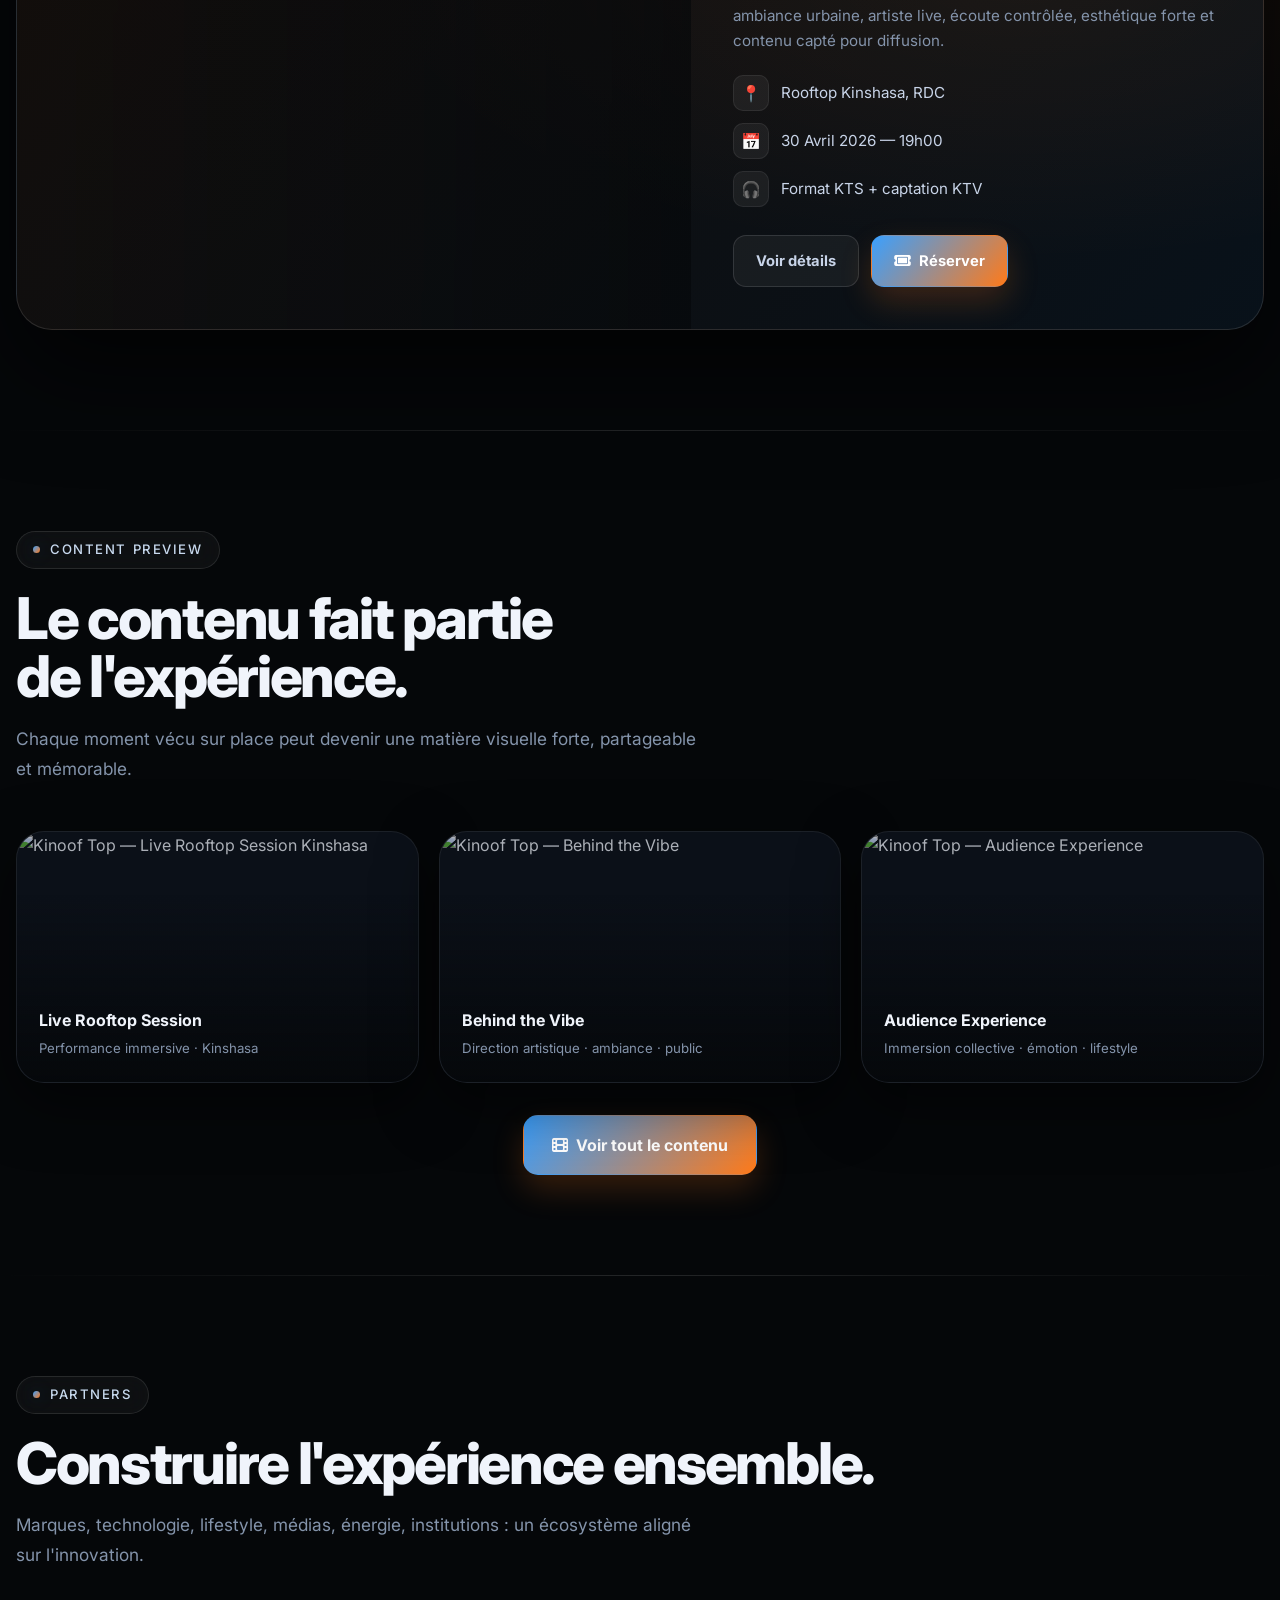
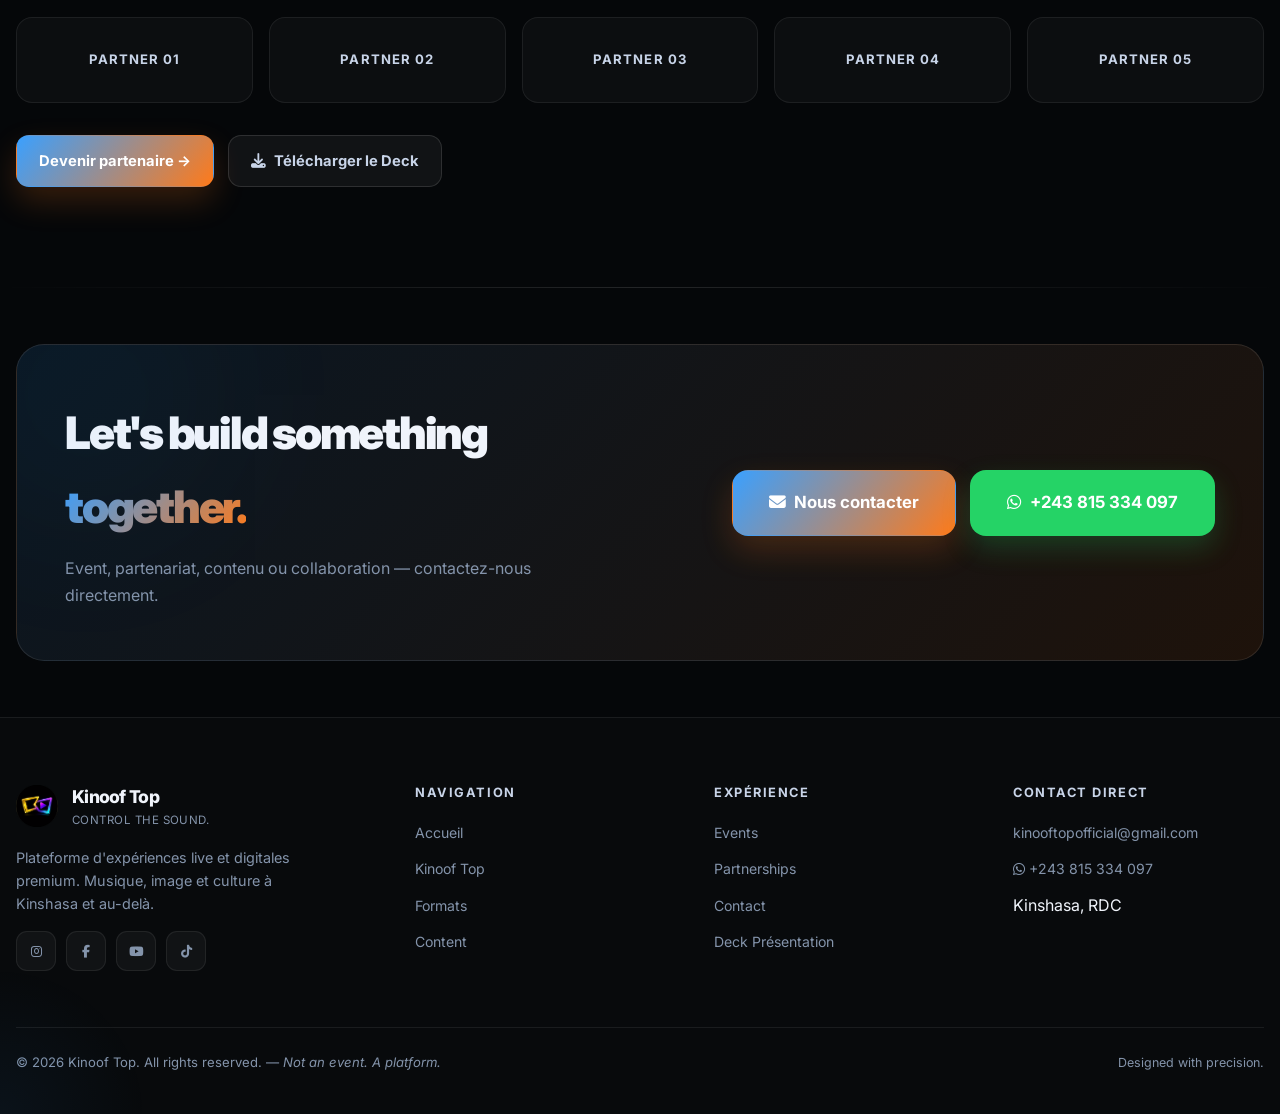
==== commit cbb4d87e: "Update index.html" ====
--- a/index.html
+++ b/index.html
@@ -527,7 +527,7 @@
 
         <div class="footer-brand">
           <a href="index.html" class="brand">
-            <span class="brand-mark">K</span>
+            <img src="images/favicon-new.png" alt="Kinoof Logo" class="brand-mark">
             <div class="brand-text">
               Kinoof Top
               <span>Control the sound.</span>
--- a/css/style.css
+++ b/css/style.css
@@ -201,15 +201,16 @@
 .brand-mark {
   width: 42px;
   height: 42px;
-  border-radius: 13px;
-  display: grid;
-  place-items: center;
-  background: var(--gradient);
-  color: white;
-  font-weight: 900;
-  font-size: 1.2rem;
-  letter-spacing: -.03em;
-  box-shadow: 0 10px 30px var(--blue-glow);
+  object-fit: contain;
+  display: block;
+
+  /* ❌ remove old styling */
+  background: none;
+  border-radius: 0;
+  box-shadow: none;
+  padding: 0;
+
+  /* optional */
   flex-shrink: 0;
 }
 
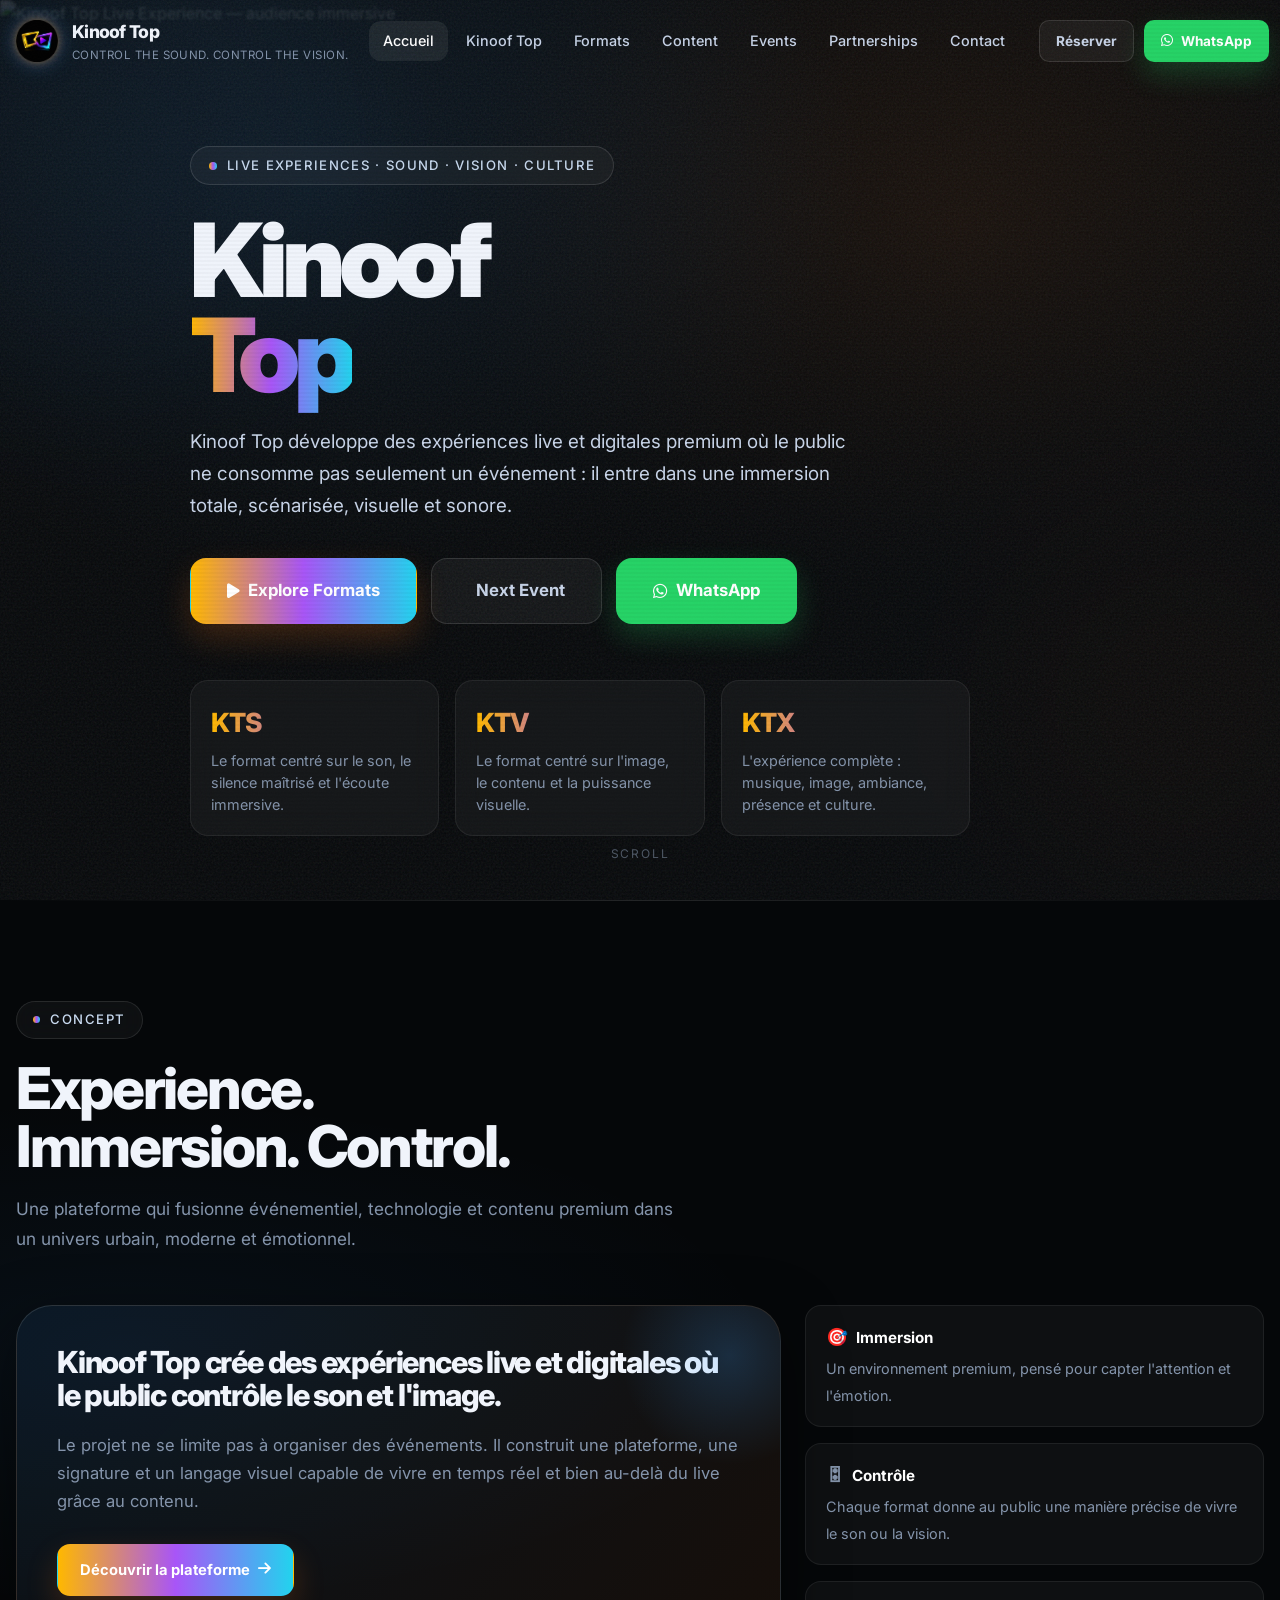
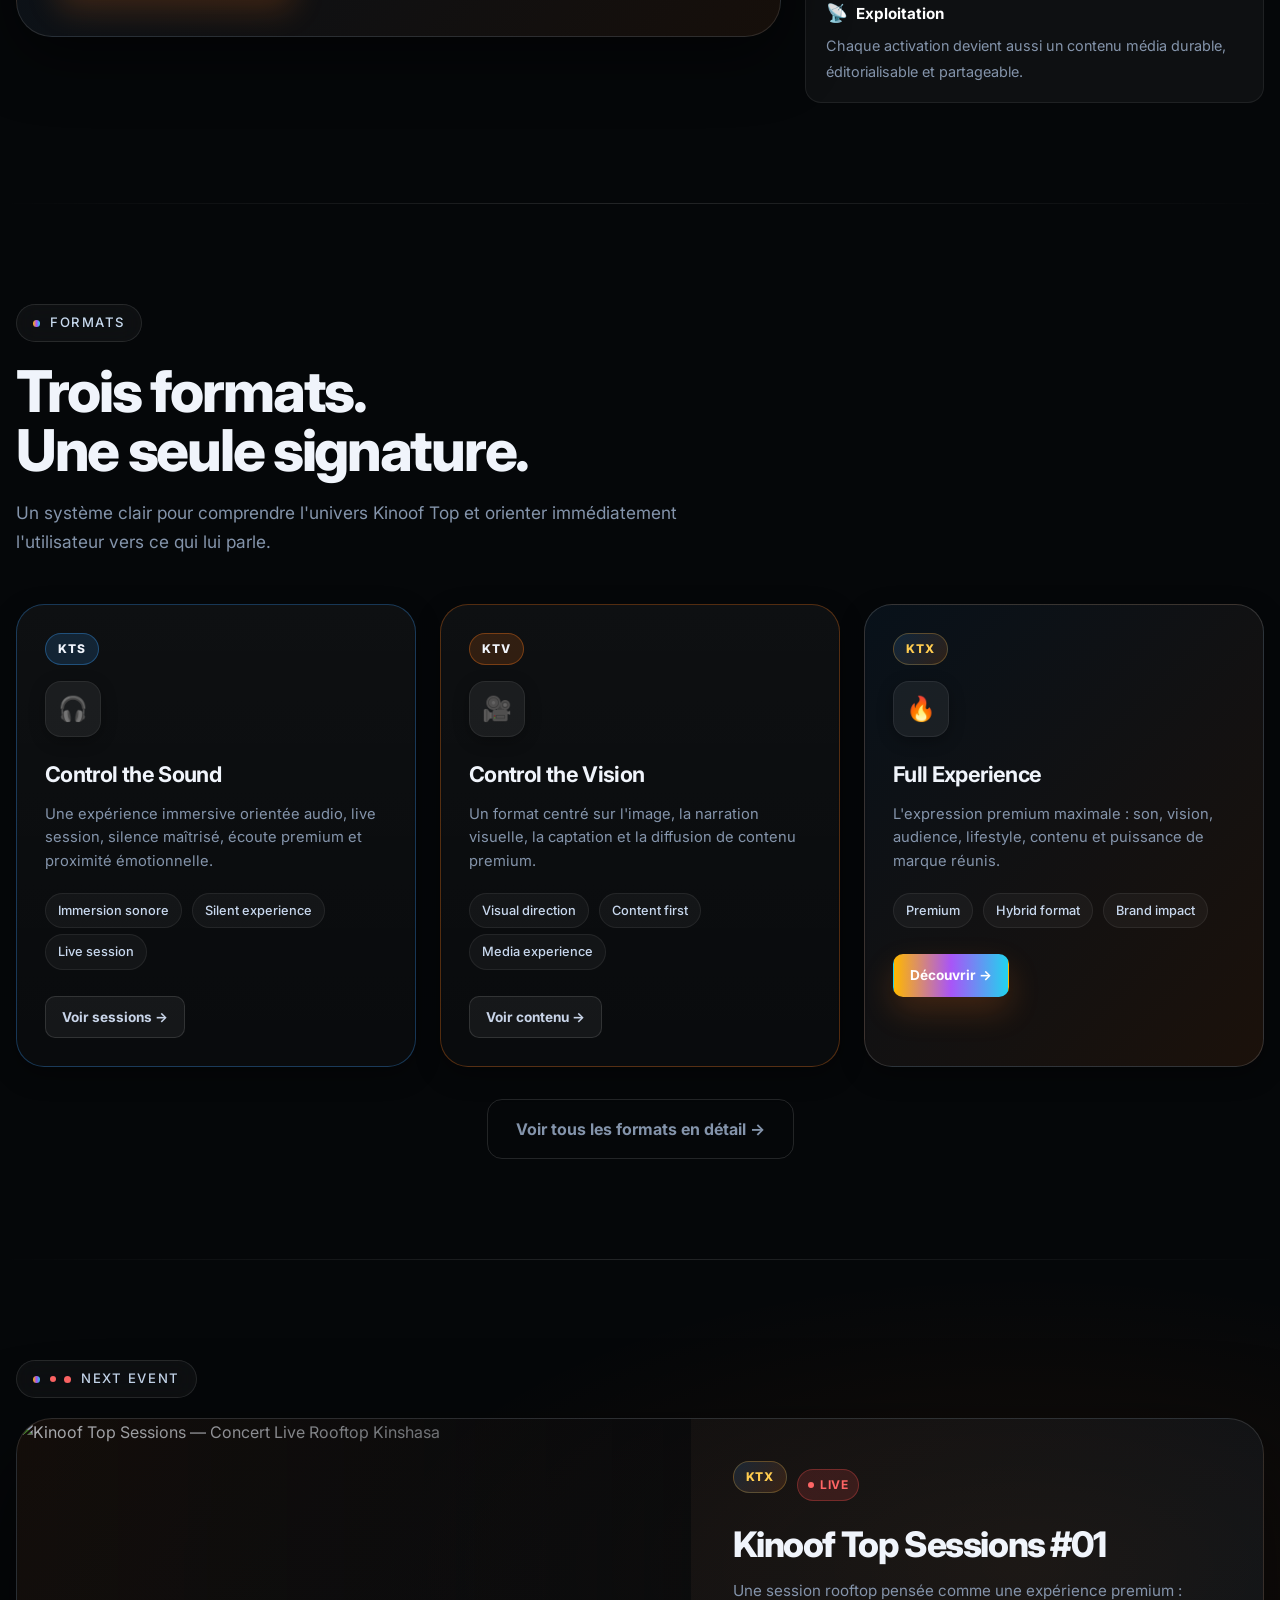
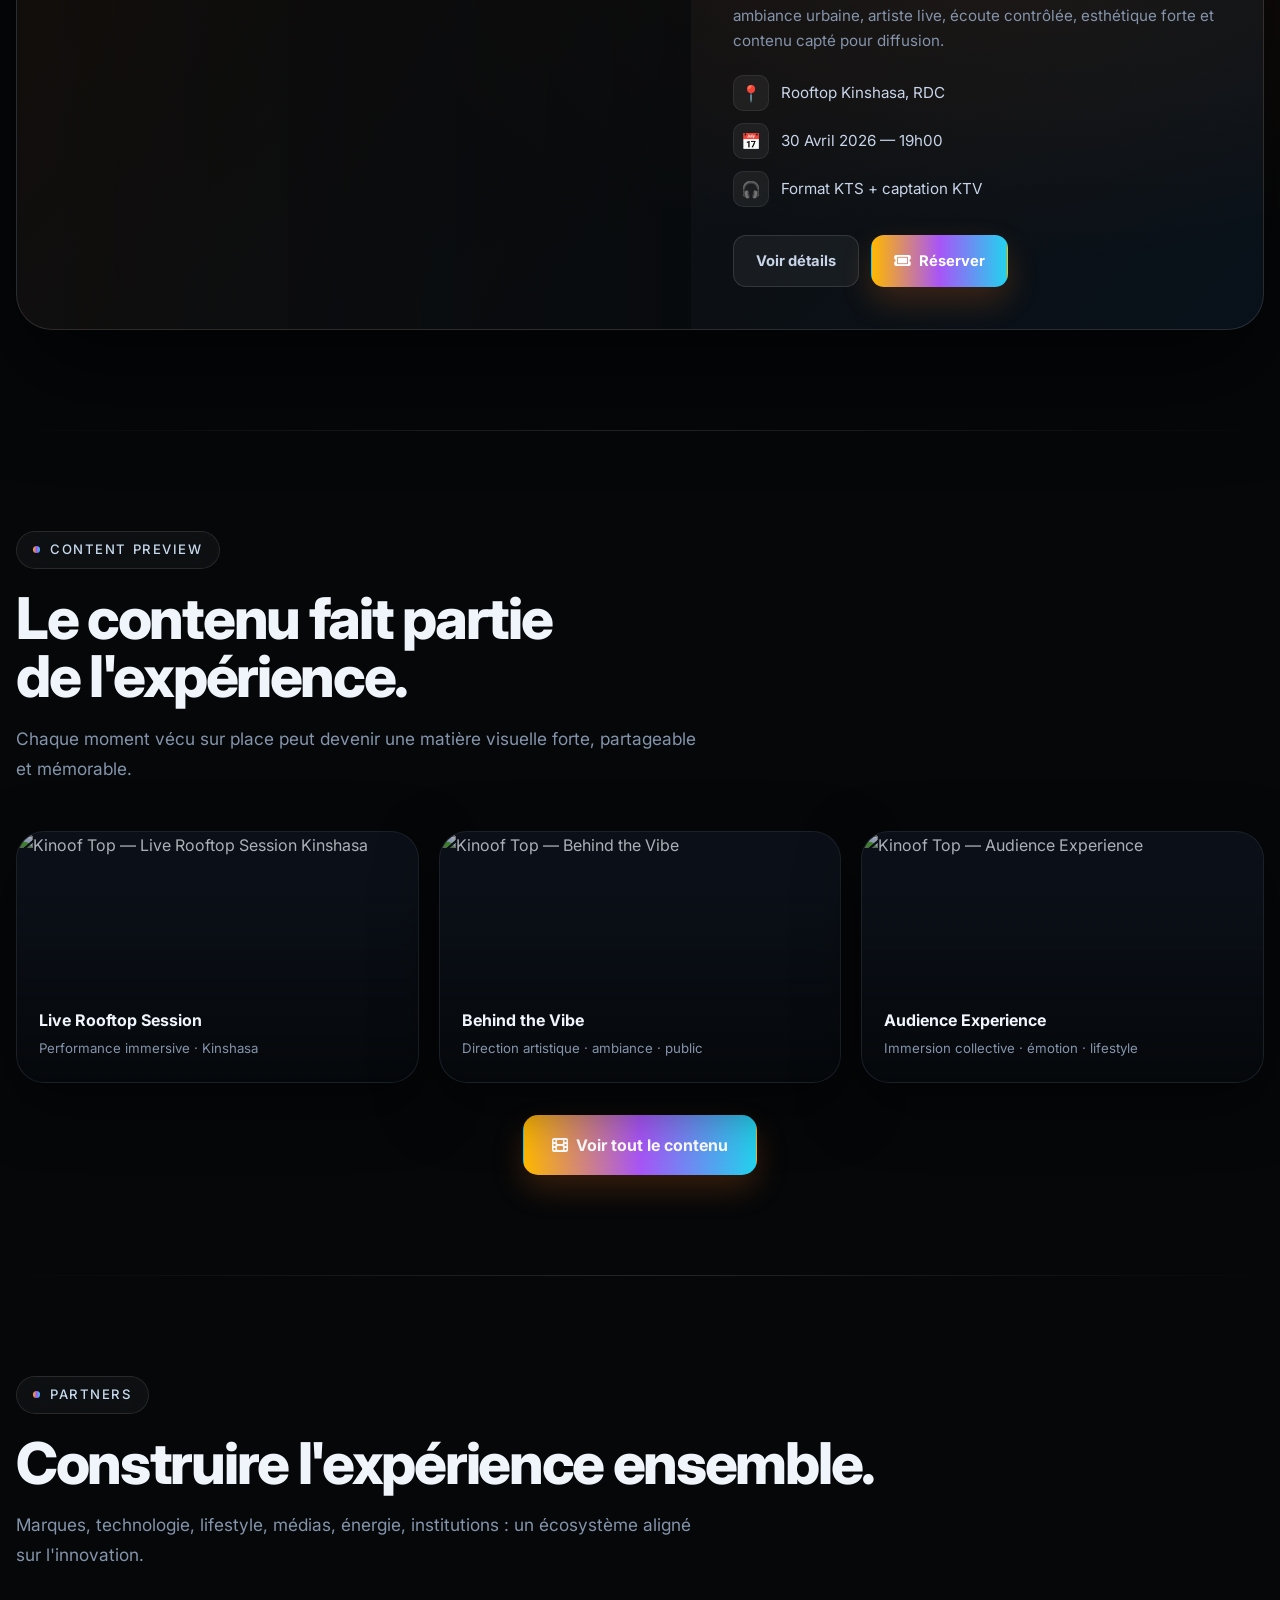
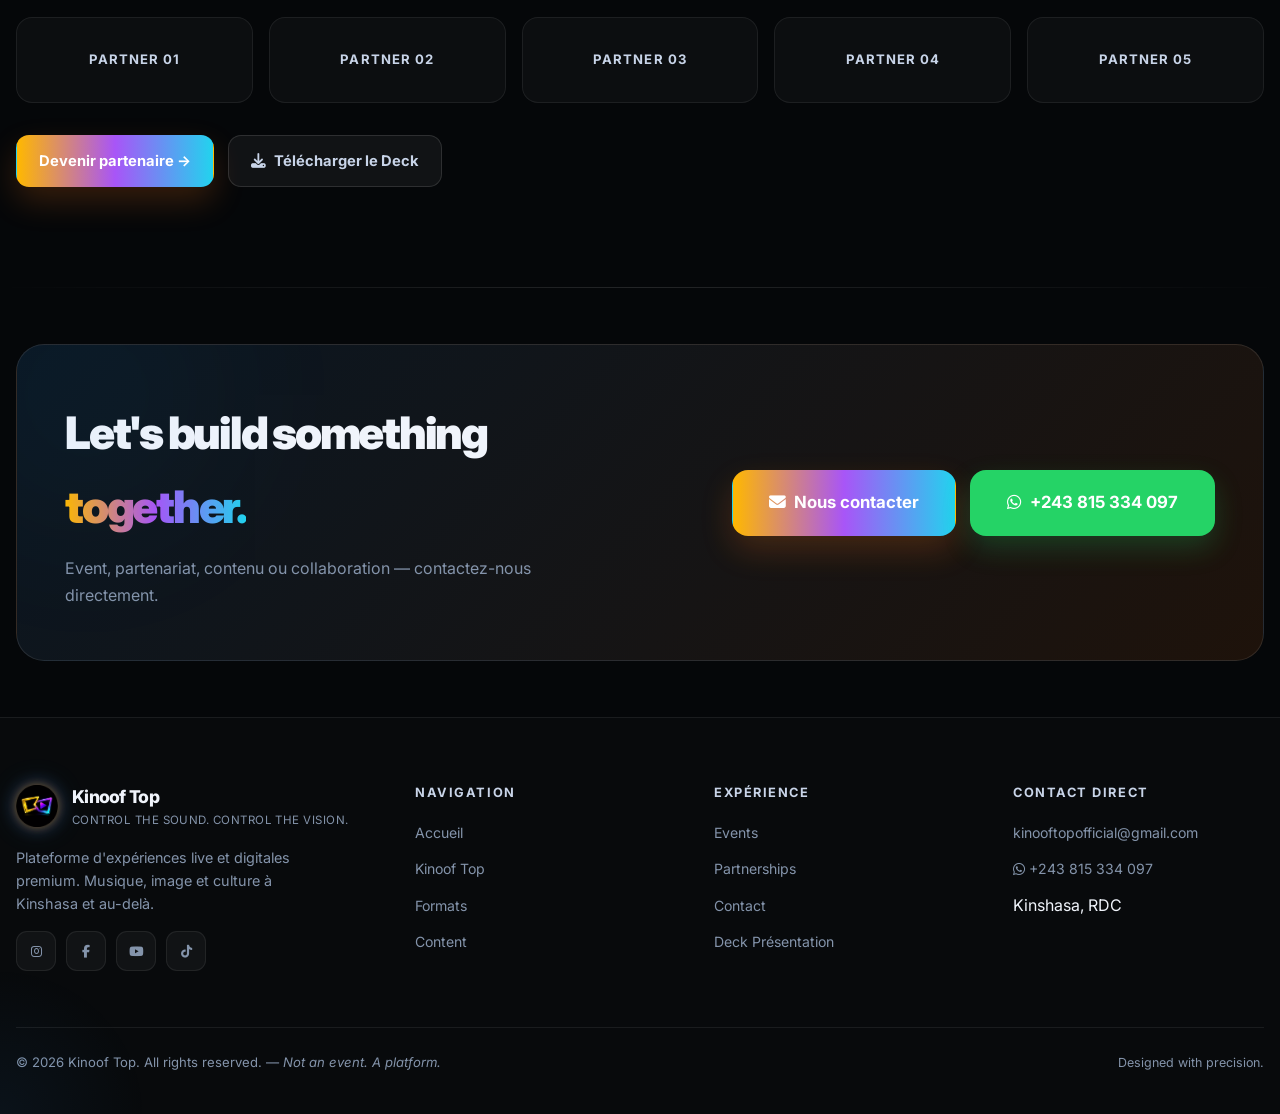
==== commit 4949244e: "Update index.html" ====
--- a/index.html
+++ b/index.html
@@ -95,7 +95,7 @@
         <img src="images/favicon-new.png" alt="Kinoof Logo" class="brand-mark">
         <div class="brand-text">
           Kinoof Top
-          <span>Control the sound.</span>
+          <span>Control the sound. Control the vision.</span>
         </div>
       </a>
 
@@ -530,7 +530,7 @@
             <img src="images/favicon-new.png" alt="Kinoof Logo" class="brand-mark">
             <div class="brand-text">
               Kinoof Top
-              <span>Control the sound.</span>
+              <span>Control the sound. Control the vision.</span>
             </div>
           </a>
           <p>
--- a/css/style.css
+++ b/css/style.css
@@ -14,13 +14,21 @@
   --line: rgba(255,255,255,.07);
   --line-strong: rgba(255,255,255,.12);
 
-  /* Brand colours */
-  --blue: #3aa0ff;
-  --blue-glow: rgba(58,160,255,.22);
-  --orange: #ff7a1a;
-  --orange-glow: rgba(255,122,26,.18);
-  --gradient: linear-gradient(130deg, #3aa0ff 0%, #ff7a1a 100%);
-  --gradient-rev: linear-gradient(130deg, #ff7a1a 0%, #3aa0ff 100%);
+/* Brand colours (NEW — aligned with logo) */
+--gold: #FFB800;
+--gold-glow: rgba(255, 184, 0, 0.35);
+
+--purple: #A855F7;
+--purple-glow: rgba(168, 85, 247, 0.35);
+
+--cyan: #22D3EE;
+--cyan-glow: rgba(34, 211, 238, 0.35);
+
+/* Main gradient (logo style) */
+--gradient: linear-gradient(90deg, #FFB800 0%, #A855F7 50%, #22D3EE 100%);
+
+/* Reverse gradient */
+--gradient-rev: linear-gradient(90deg, #22D3EE 0%, #A855F7 50%, #FFB800 100%);
 
   /* Spacing & shape */
   --radius: 20px;
@@ -202,8 +210,12 @@
   width: 42px;
   height: 42px;
   object-fit: contain;
-  display: block;
-
+
+  /* ✨ subtle glow */
+  filter: drop-shadow(0 0 4px rgba(255, 184, 0, 0.35))
+          drop-shadow(0 0 8px rgba(168, 85, 247, 0.25))
+          drop-shadow(0 0 12px rgba(34, 211, 238, 0.2));
+   
   /* ❌ remove old styling */
   background: none;
   border-radius: 0;
@@ -212,6 +224,13 @@
 
   /* optional */
   flex-shrink: 0;
+}
+
+.brand-mark:hover {
+  filter: drop-shadow(0 0 6px rgba(255, 184, 0, 0.5))
+          drop-shadow(0 0 10px rgba(168, 85, 247, 0.4))
+          drop-shadow(0 0 14px rgba(34, 211, 238, 0.35));
+  transition: 0.3s ease;
 }
 
 .brand-text {
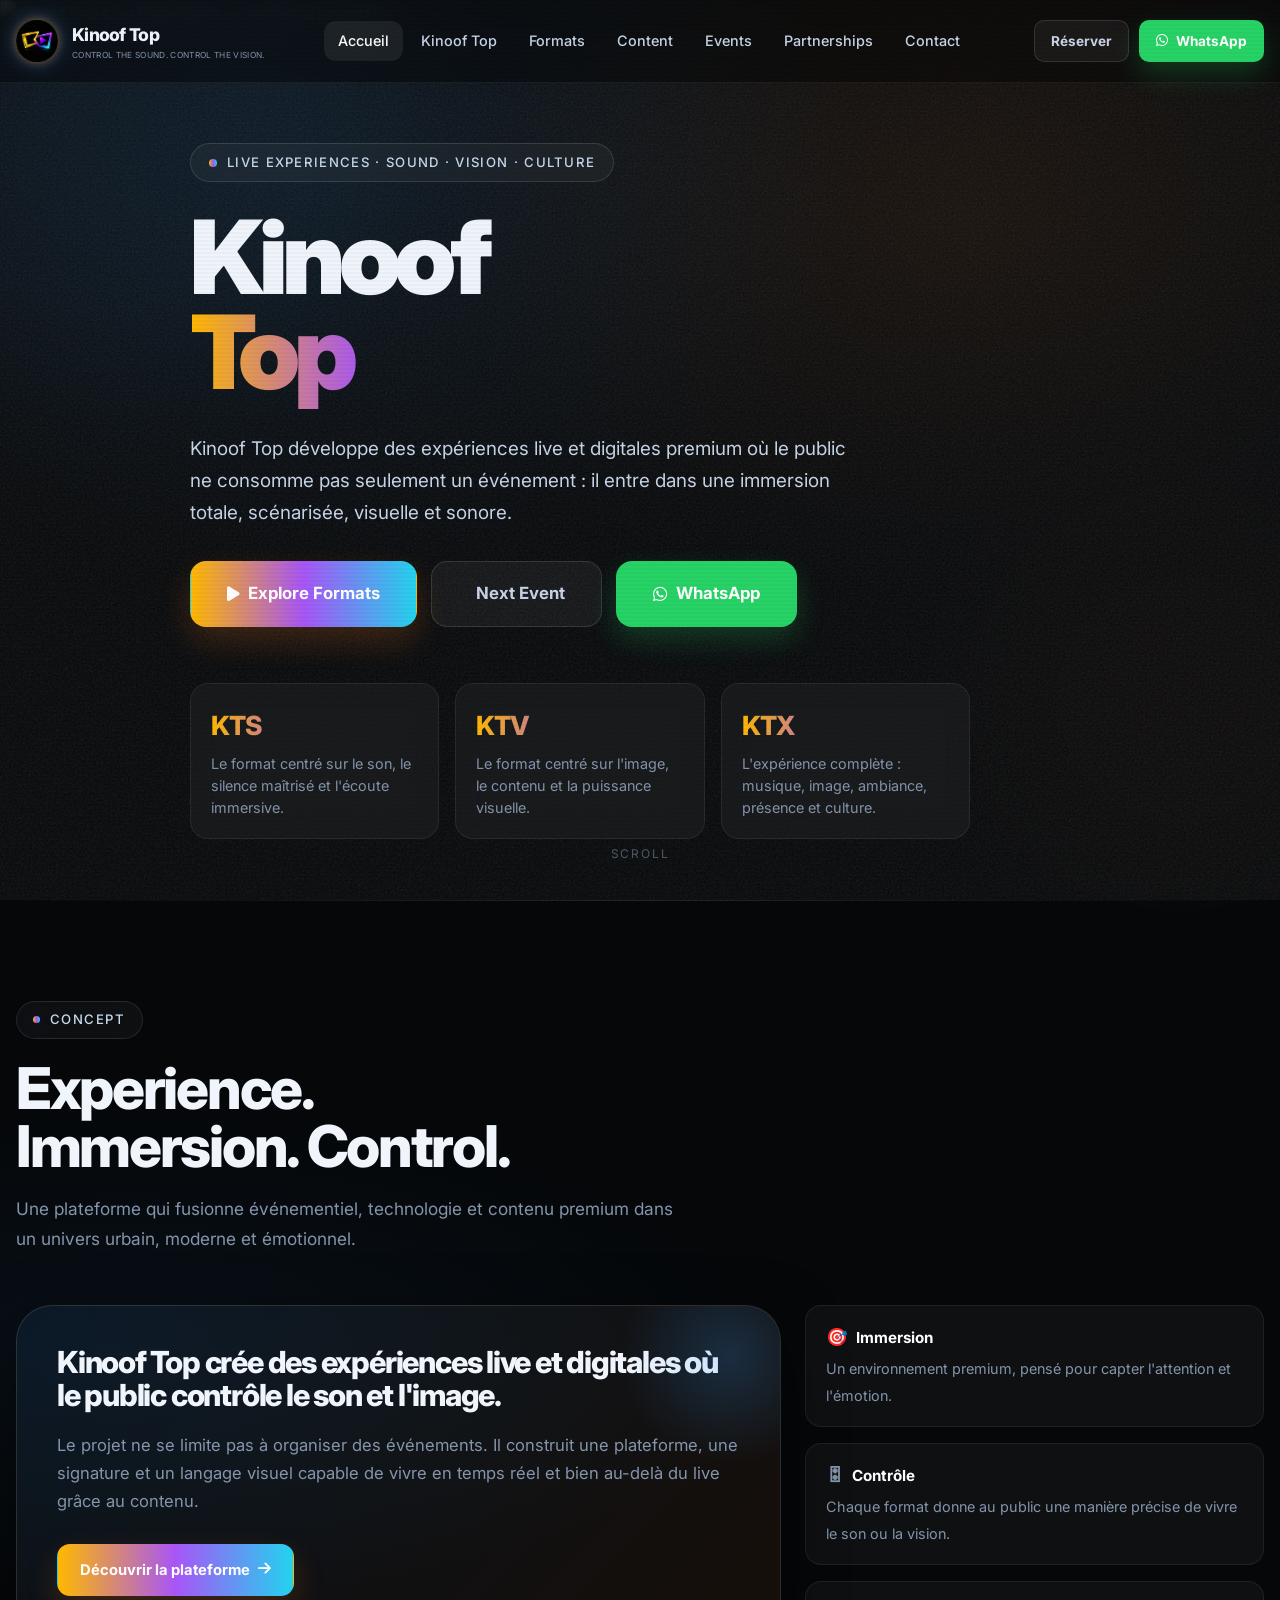
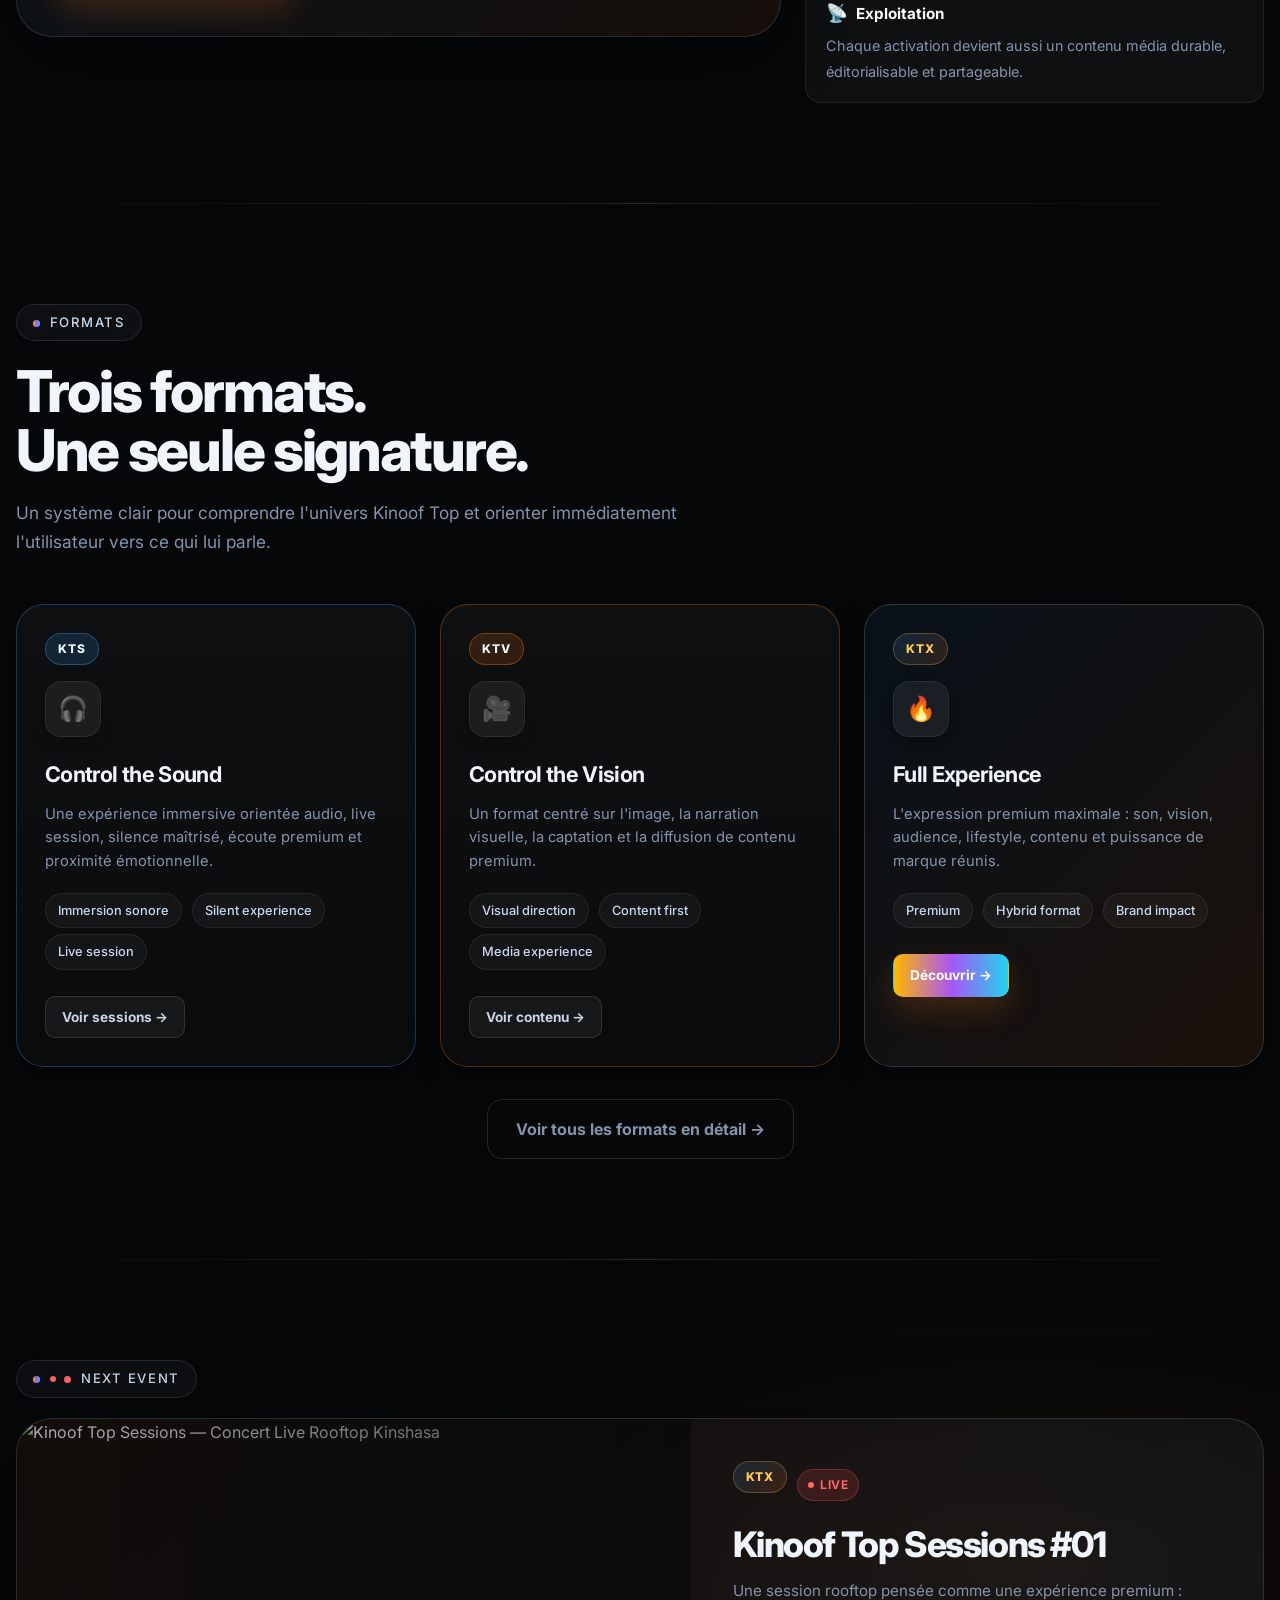
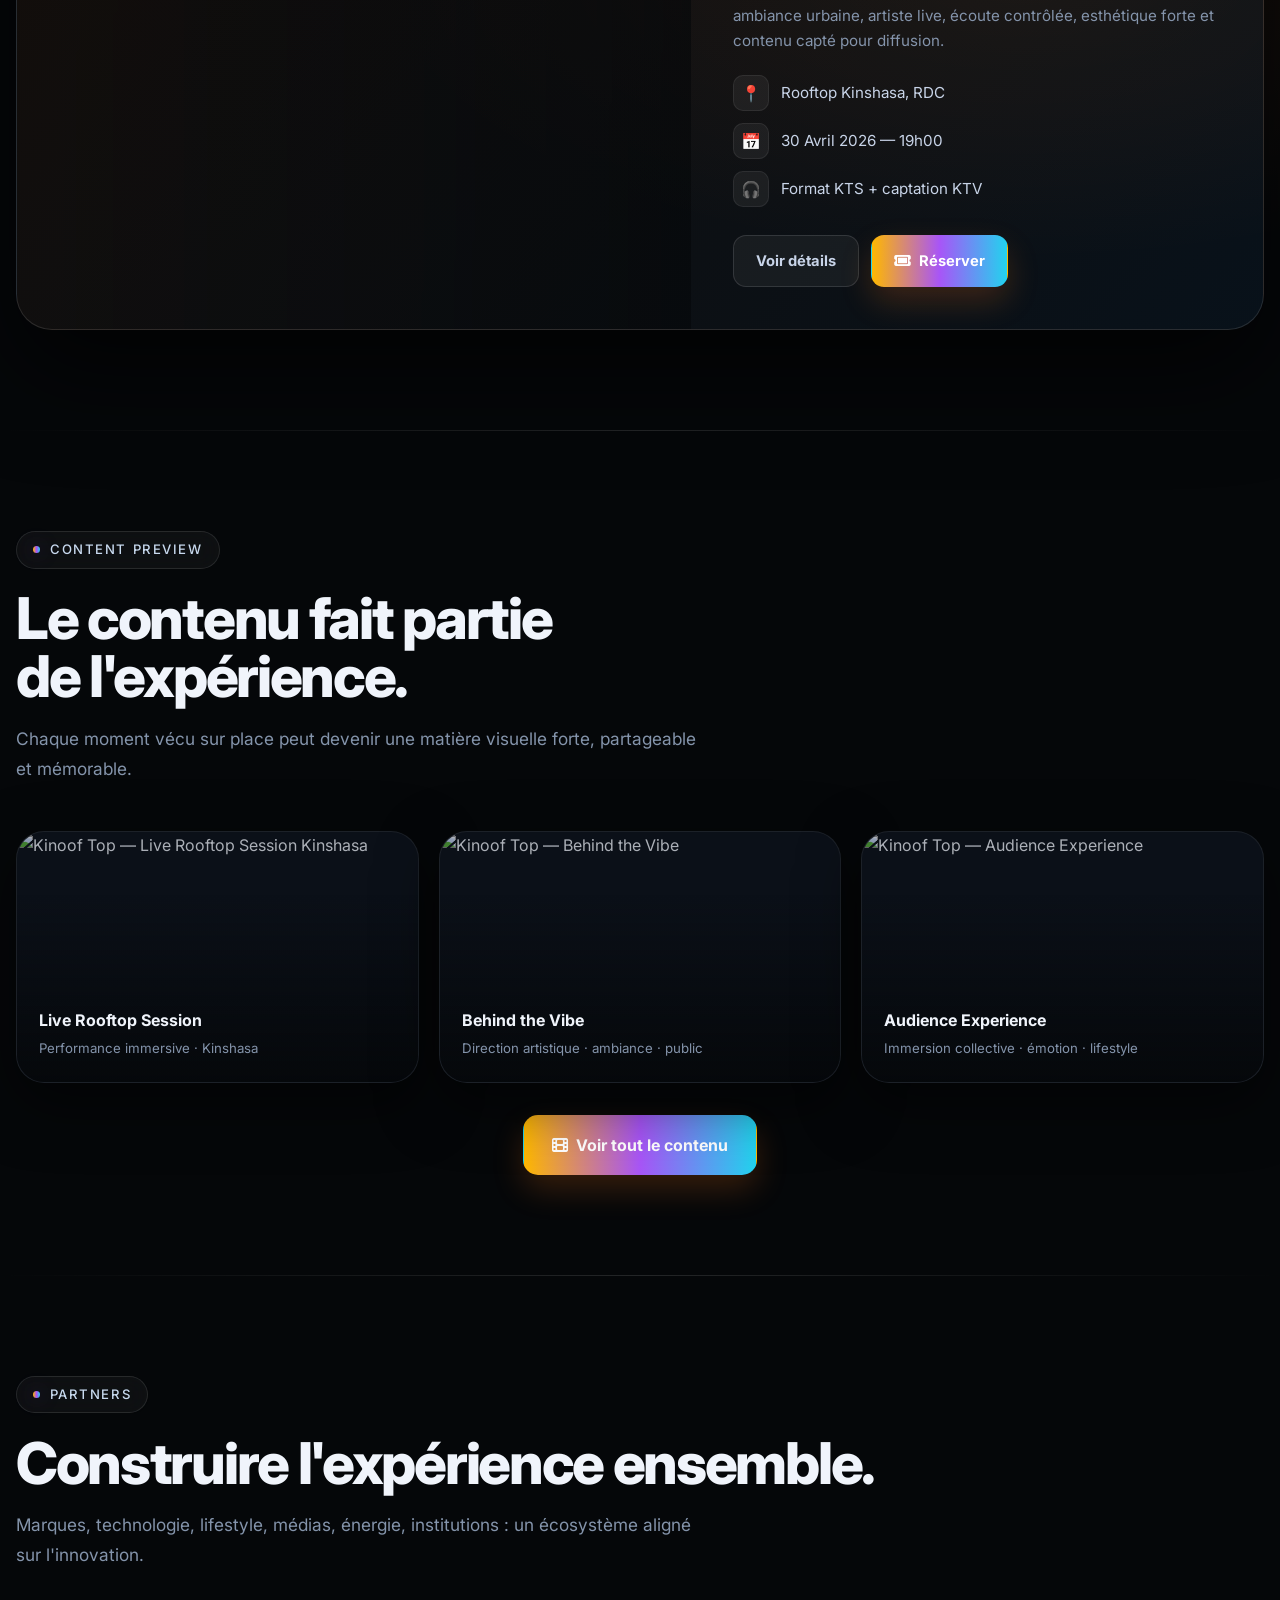
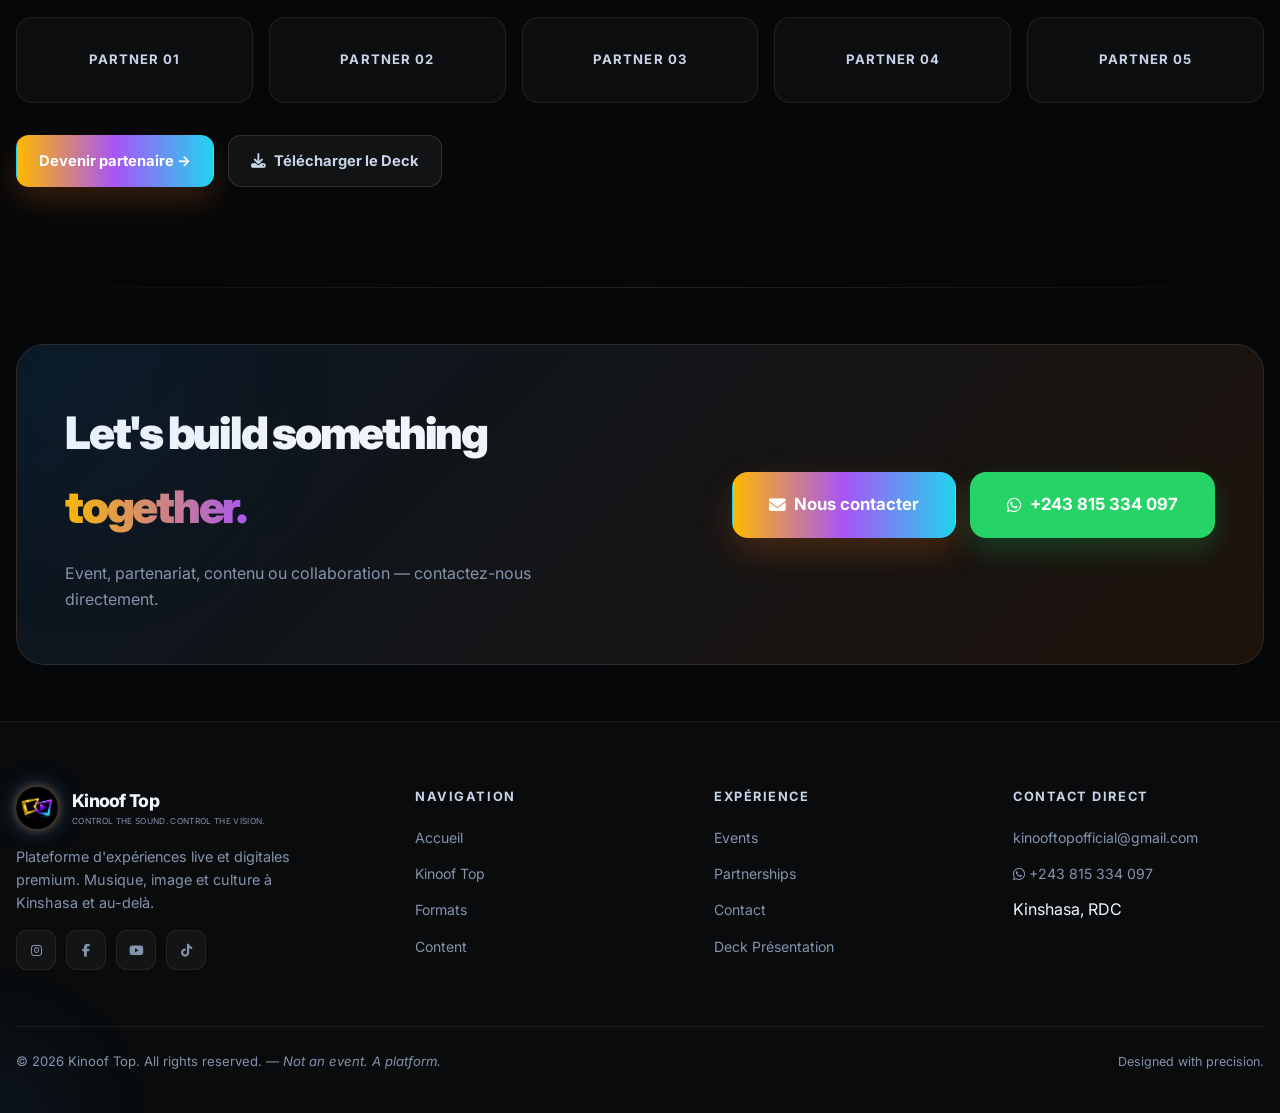
==== commit 27370d41: "Update index.html" ====
--- a/index.html
+++ b/index.html
@@ -78,6 +78,8 @@
 </head>
 <body>
 
+  <div class="page-transition"></div>
+
   <!-- ═══ LOADER ═══ -->
   <div class="loader" id="loader">
     <div class="loader-logo">KINOOF TOP</div>
--- a/css/style.css
+++ b/css/style.css
@@ -13,6 +13,12 @@
   --muted: #8494ab;
   --line: rgba(255,255,255,.07);
   --line-strong: rgba(255,255,255,.12);
+  --space-xs: 6px;
+  --space-sm: 12px;
+  --space-md: 20px;
+  --space-lg: 32px;
+  --space-xl: 56px;
+  --space-2xl: 80px;
 
 /* Brand colours (NEW — aligned with logo) */
 --gold: #FFB800;
@@ -138,7 +144,7 @@
   height: 7px;
   border-radius: 50%;
   background: var(--gradient);
-  box-shadow: 0 0 18px var(--blue-glow);
+  box-shadow: 0 0 20px rgba(168, 85, 247, 0.35);
   flex-shrink: 0;
 }
 
@@ -163,6 +169,22 @@
   -webkit-background-clip: text;
   background-clip: text;
   color: transparent;
+  background-size: 200% auto;
+  animation: gradientShift 6s linear infinite;
+
+  /* ✅ ADD THIS */
+  display: inline-block;
+  padding-right: 0.12em;
+   padding-bottom: 0.1em;  
+
+  /* gradient fix */
+  background-size: 200% 100%;
+  background-position: left center;
+}
+
+@keyframes gradientShift {
+  0% { background-position: 0% center; }
+  100% { background-position: 200% center; }
 }
 
 /* ============================================================
@@ -176,6 +198,9 @@
   z-index: 500;
   transition: background var(--dur) var(--ease), border-color var(--dur) var(--ease);
   border-bottom: 1px solid transparent;
+  backdrop-filter: blur(14px);
+  background: rgba(0,0,0,0.4);
+  border-bottom: 1px solid rgba(255,255,255,0.06);
 }
 
 .nav.scrolled {
@@ -231,6 +256,7 @@
           drop-shadow(0 0 10px rgba(168, 85, 247, 0.4))
           drop-shadow(0 0 14px rgba(34, 211, 238, 0.35));
   transition: 0.3s ease;
+  transform: scale(1.05);
 }
 
 .brand-text {
@@ -241,7 +267,7 @@
 
 .brand-text span {
   display: block;
-  font-size: .72rem;
+  font-size: .52rem;
   font-weight: 400;
   color: var(--muted);
   letter-spacing: .04em;
@@ -352,7 +378,10 @@
   white-space: nowrap;
 }
 
-.btn:hover { transform: translateY(-2px); }
+.btn:hover { 
+  transform: translateY(-3px);
+  box-shadow: 0 10px 30px rgba(168, 85, 247, 0.35); 
+}
 
 .btn-primary {
   background: var(--gradient);
@@ -537,7 +566,7 @@
   display: flex;
   align-items: center;
   position: relative;
-  overflow: hidden;
+  overflow: visible;
   padding-top: 82px;
 }
 
@@ -570,7 +599,7 @@
 .hero-grain {
   position: absolute;
   inset: 0;
-  opacity: .08;
+  opacity: .10;
   background-image: url("data:image/svg+xml,%3Csvg viewBox='0 0 512 512' xmlns='http://www.w3.org/2000/svg'%3E%3Cfilter id='noise'%3E%3CfeTurbulence type='fractalNoise' baseFrequency='0.9' numOctaves='4' stitchTiles='stitch'/%3E%3C/filter%3E%3Crect width='100%25' height='100%25' filter='url(%23noise)'/%3E%3C/svg%3E");
 }
 
@@ -578,6 +607,7 @@
   position: relative;
   z-index: 2;
   max-width: 900px;
+  gap: var(--space-lg);
 }
 
 .hero-tag {
@@ -619,14 +649,15 @@
   color: var(--text-dim);
   max-width: 680px;
   line-height: 1.7;
-  margin-bottom: 36px;
+  margin-bottom: var(--space-lg);
+   
 }
 
 .hero-actions {
   display: flex;
   flex-wrap: wrap;
   gap: 14px;
-  margin-bottom: 56px;
+  margin-bottom: var(--space-xl);
 }
 
 /* Hero Stats */
@@ -643,12 +674,12 @@
   border-radius: 18px;
   padding: 20px;
   backdrop-filter: blur(14px);
-  transition: border-color var(--dur), transform var(--dur);
+  transition: all 0.3s ease;
 }
 
 .hero-stat:hover {
   border-color: rgba(58,160,255,.3);
-  transform: translateY(-3px);
+  transform: translateY(-6px) scale(1.02);
 }
 
 .hero-stat h3 {
@@ -1527,6 +1558,10 @@
   -webkit-background-clip: text;
   background-clip: text;
   color: transparent;
+
+  /* ✅ ADD THIS */
+  display: inline-block;
+  padding-right: 0.12em;
 }
 
 .loader-bar-wrap {
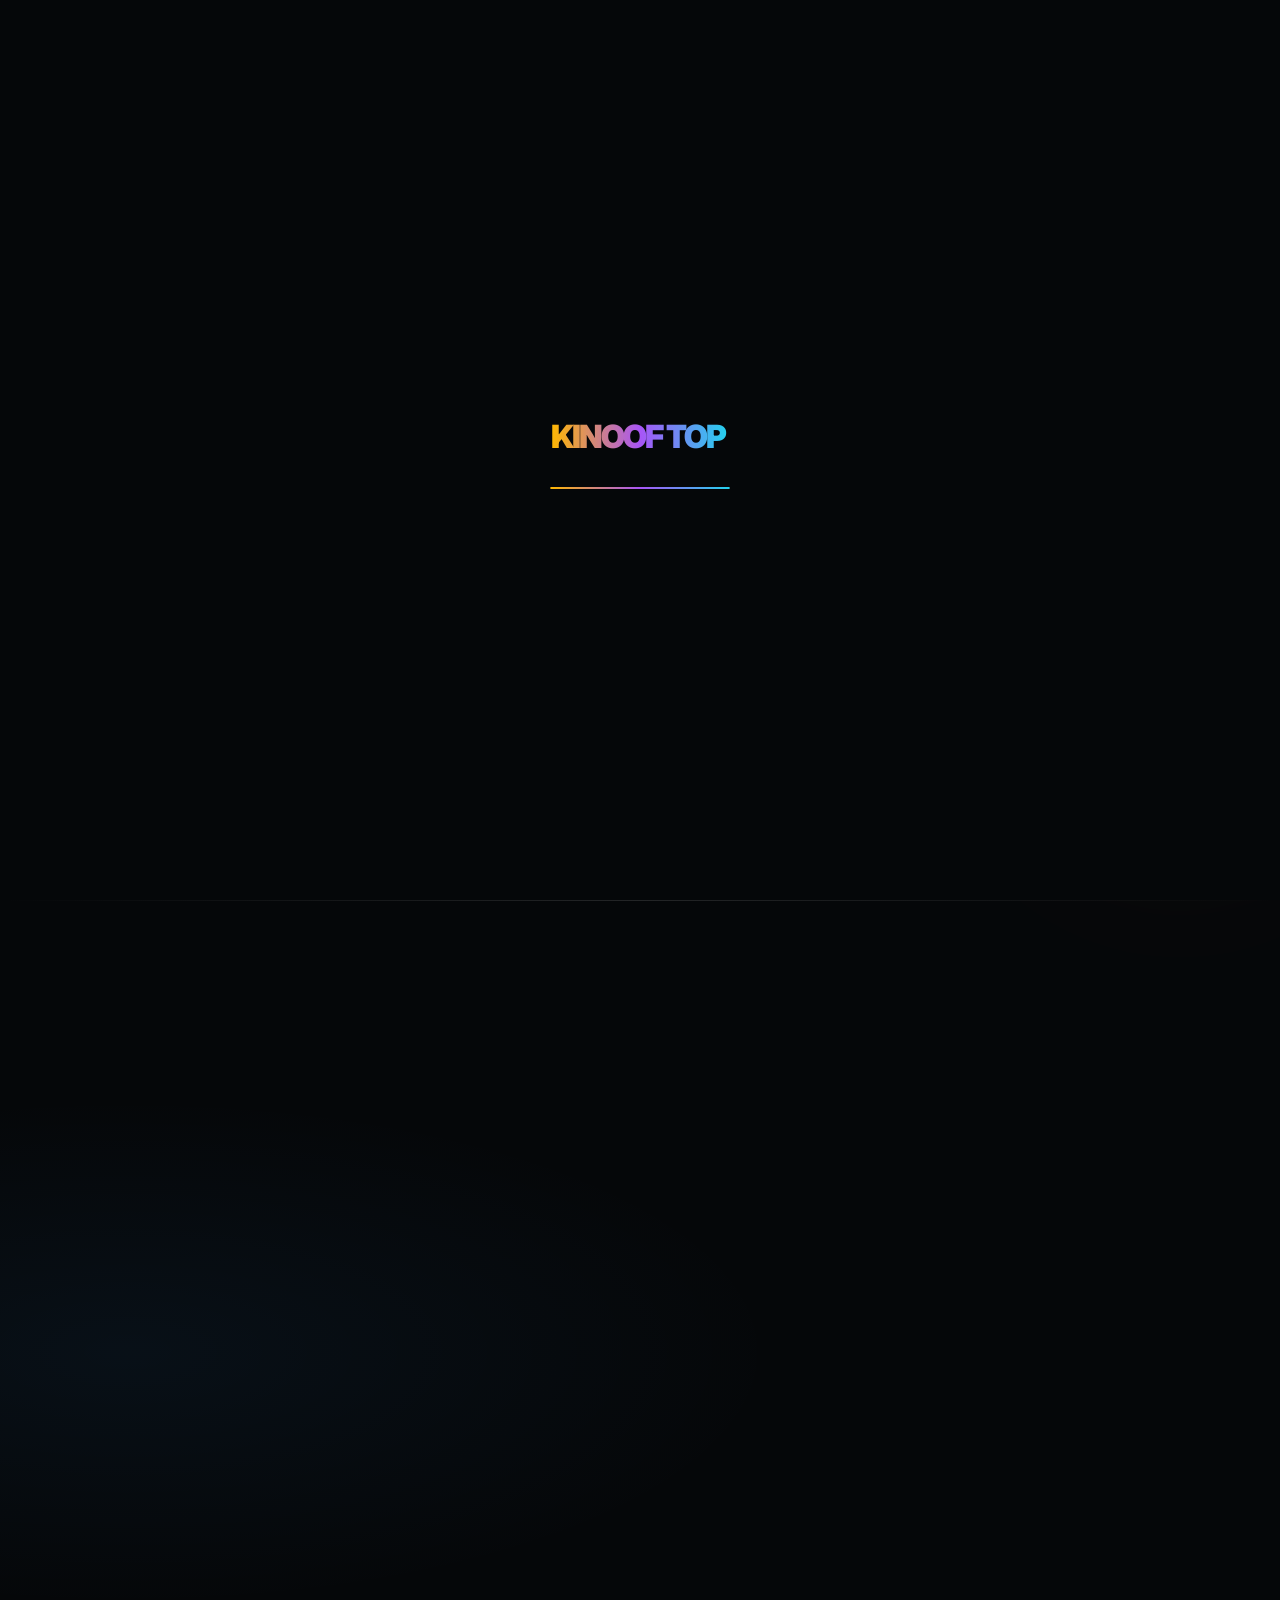
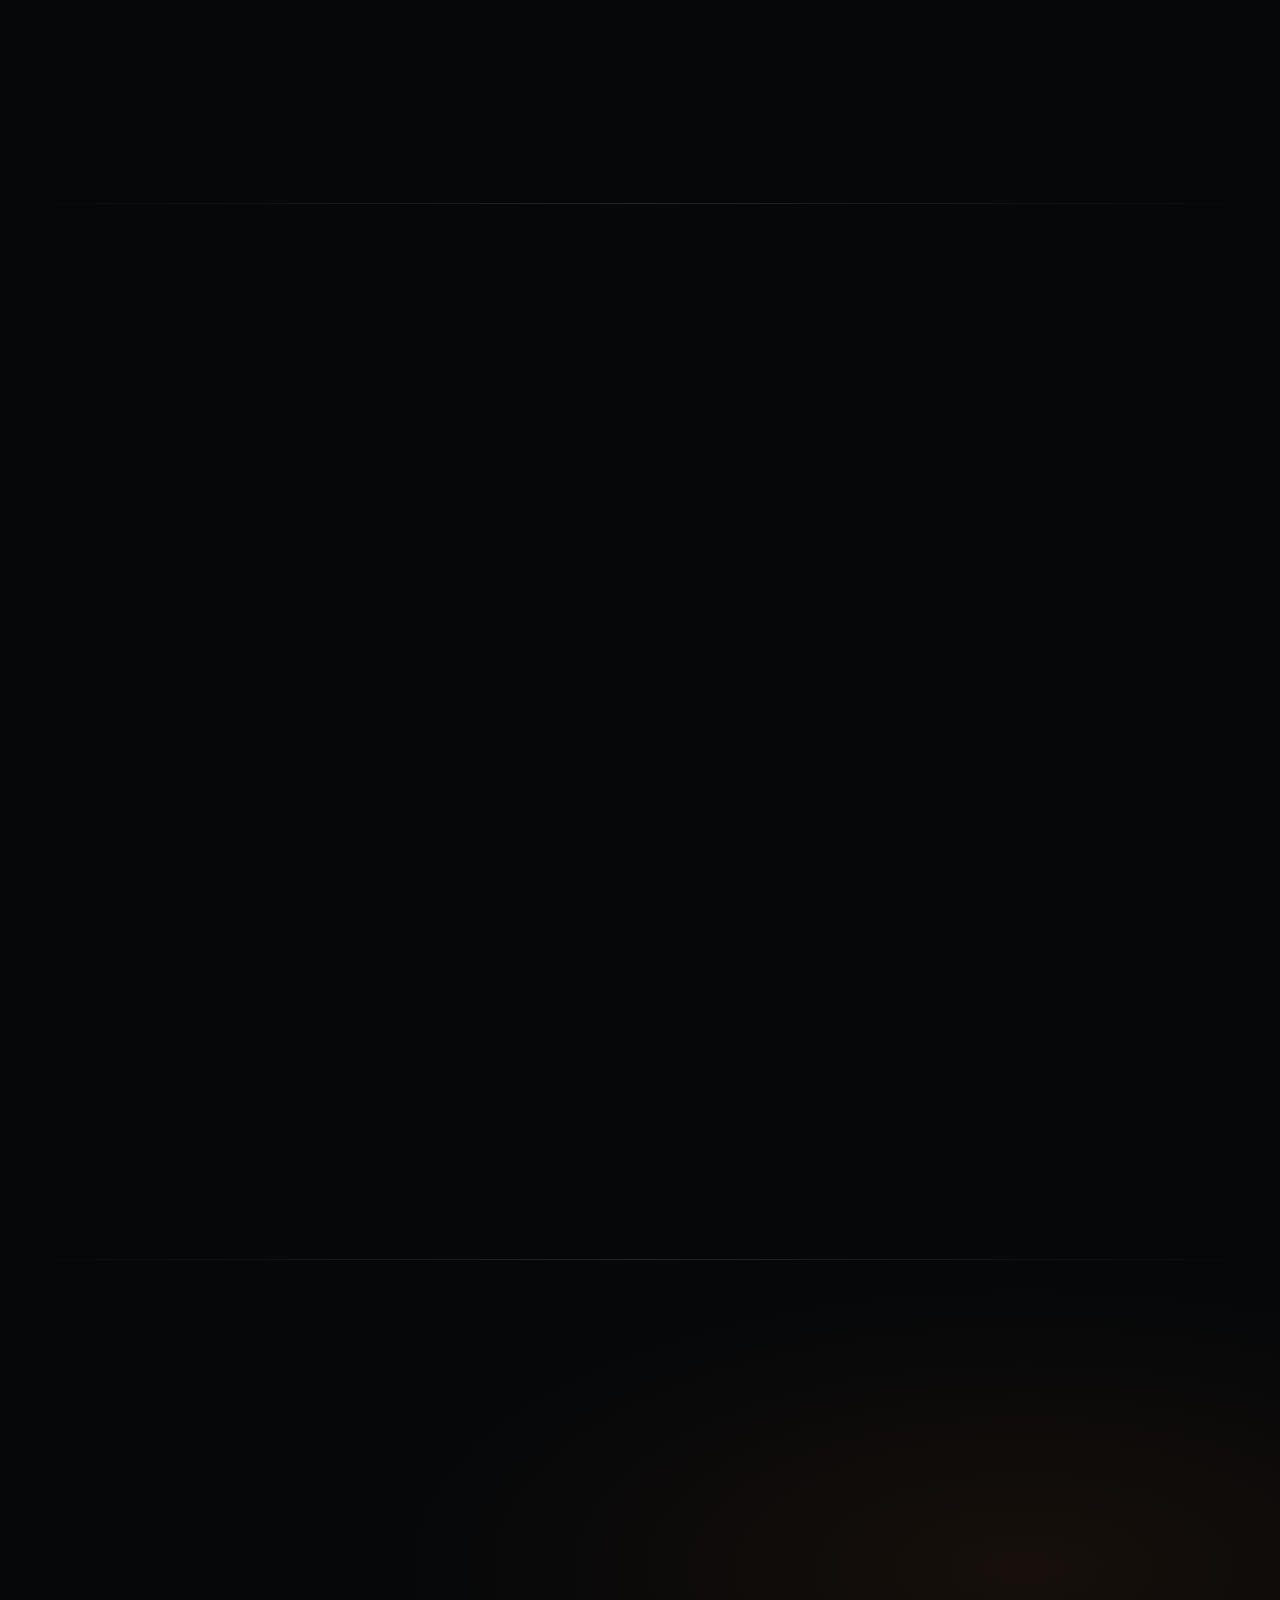
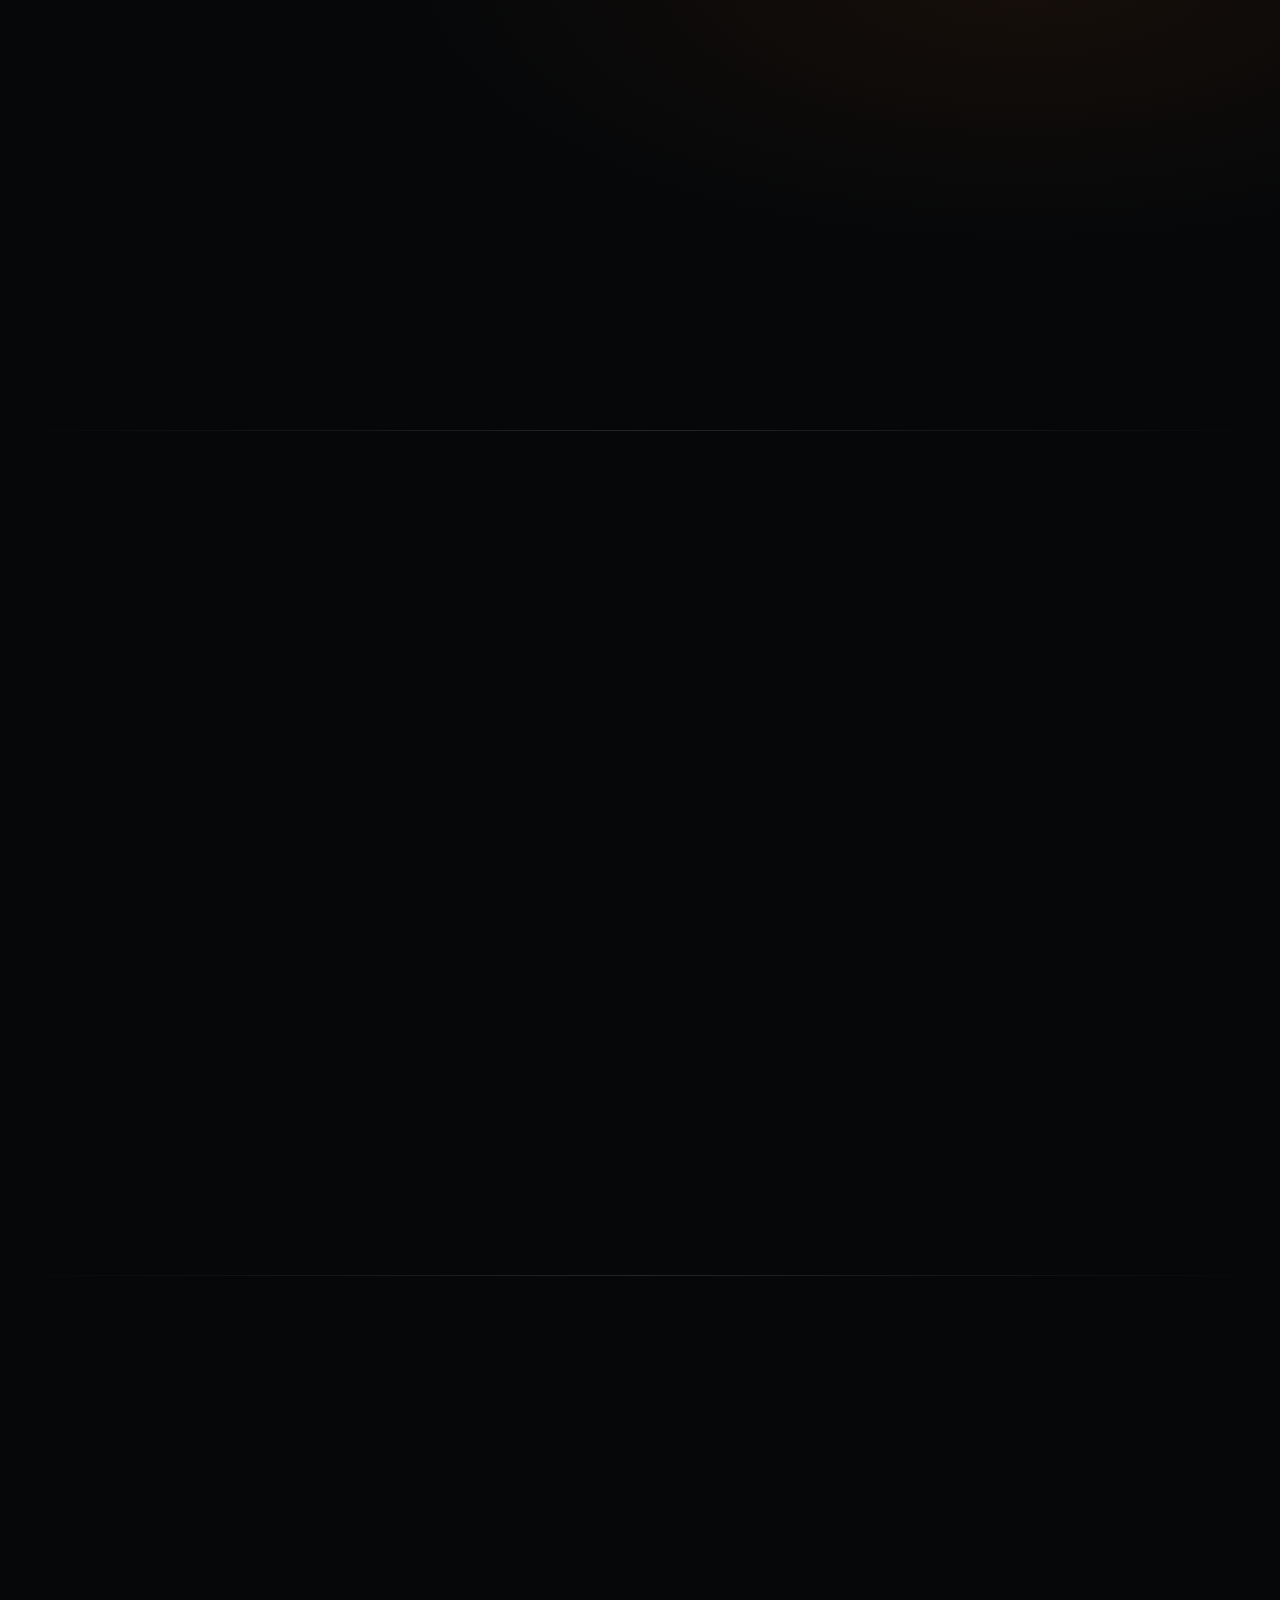
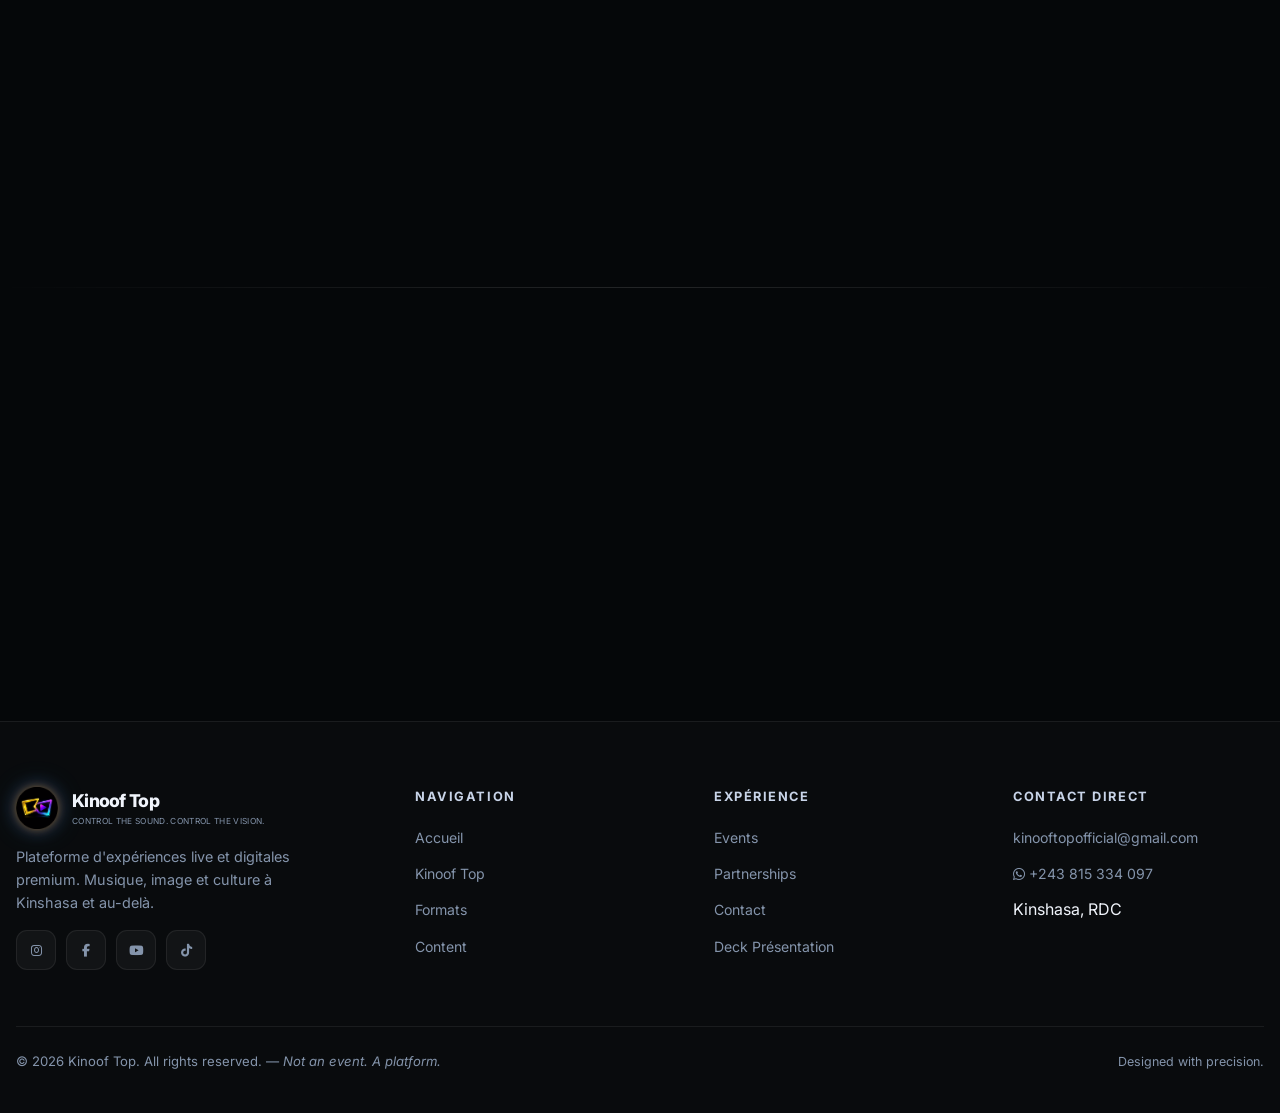
==== commit 5697a075: "Update index.html" ====
--- a/index.html
+++ b/index.html
@@ -76,6 +76,7 @@
   }
   </script>
 </head>
+<script src="js/main.js"></script>
 <body>
 
   <div class="page-transition"></div>
--- a/css/style.css
+++ b/css/style.css
@@ -79,6 +79,21 @@
 img { max-width: 100%; display: block; }
 a { color: inherit; text-decoration: none; }
 button { font-family: inherit; }
+
+/* ---- PAGE TRANSITION ---- */
+.page-transition {
+  position: fixed;
+  inset: 0;
+  background: radial-gradient(circle, #0a0a0a, #000000);
+  z-index: 9999;
+  pointer-events: none;
+  opacity: 0;
+  transition: opacity 0.45s ease;
+}
+
+.page-transition.active {
+  opacity: 1;
+}
 
 /* ---- LAYOUT ---- */
 .container {
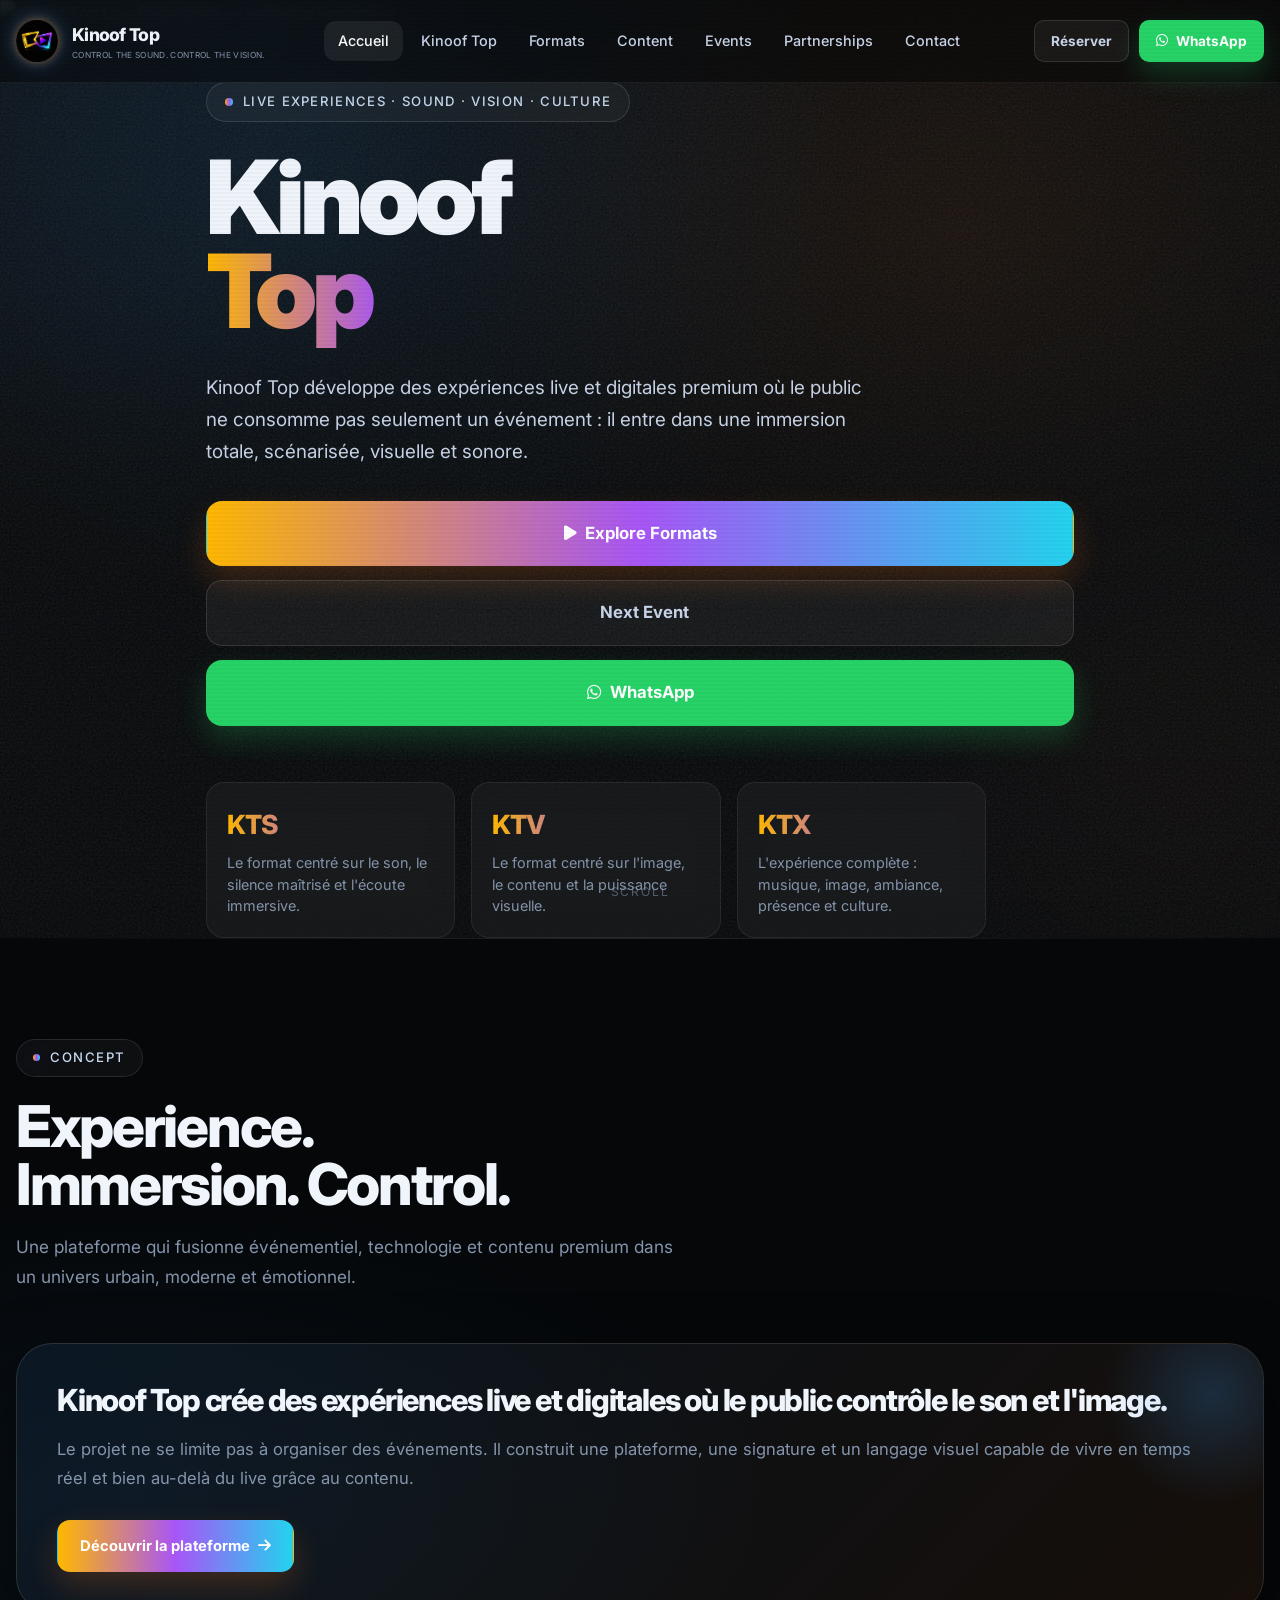
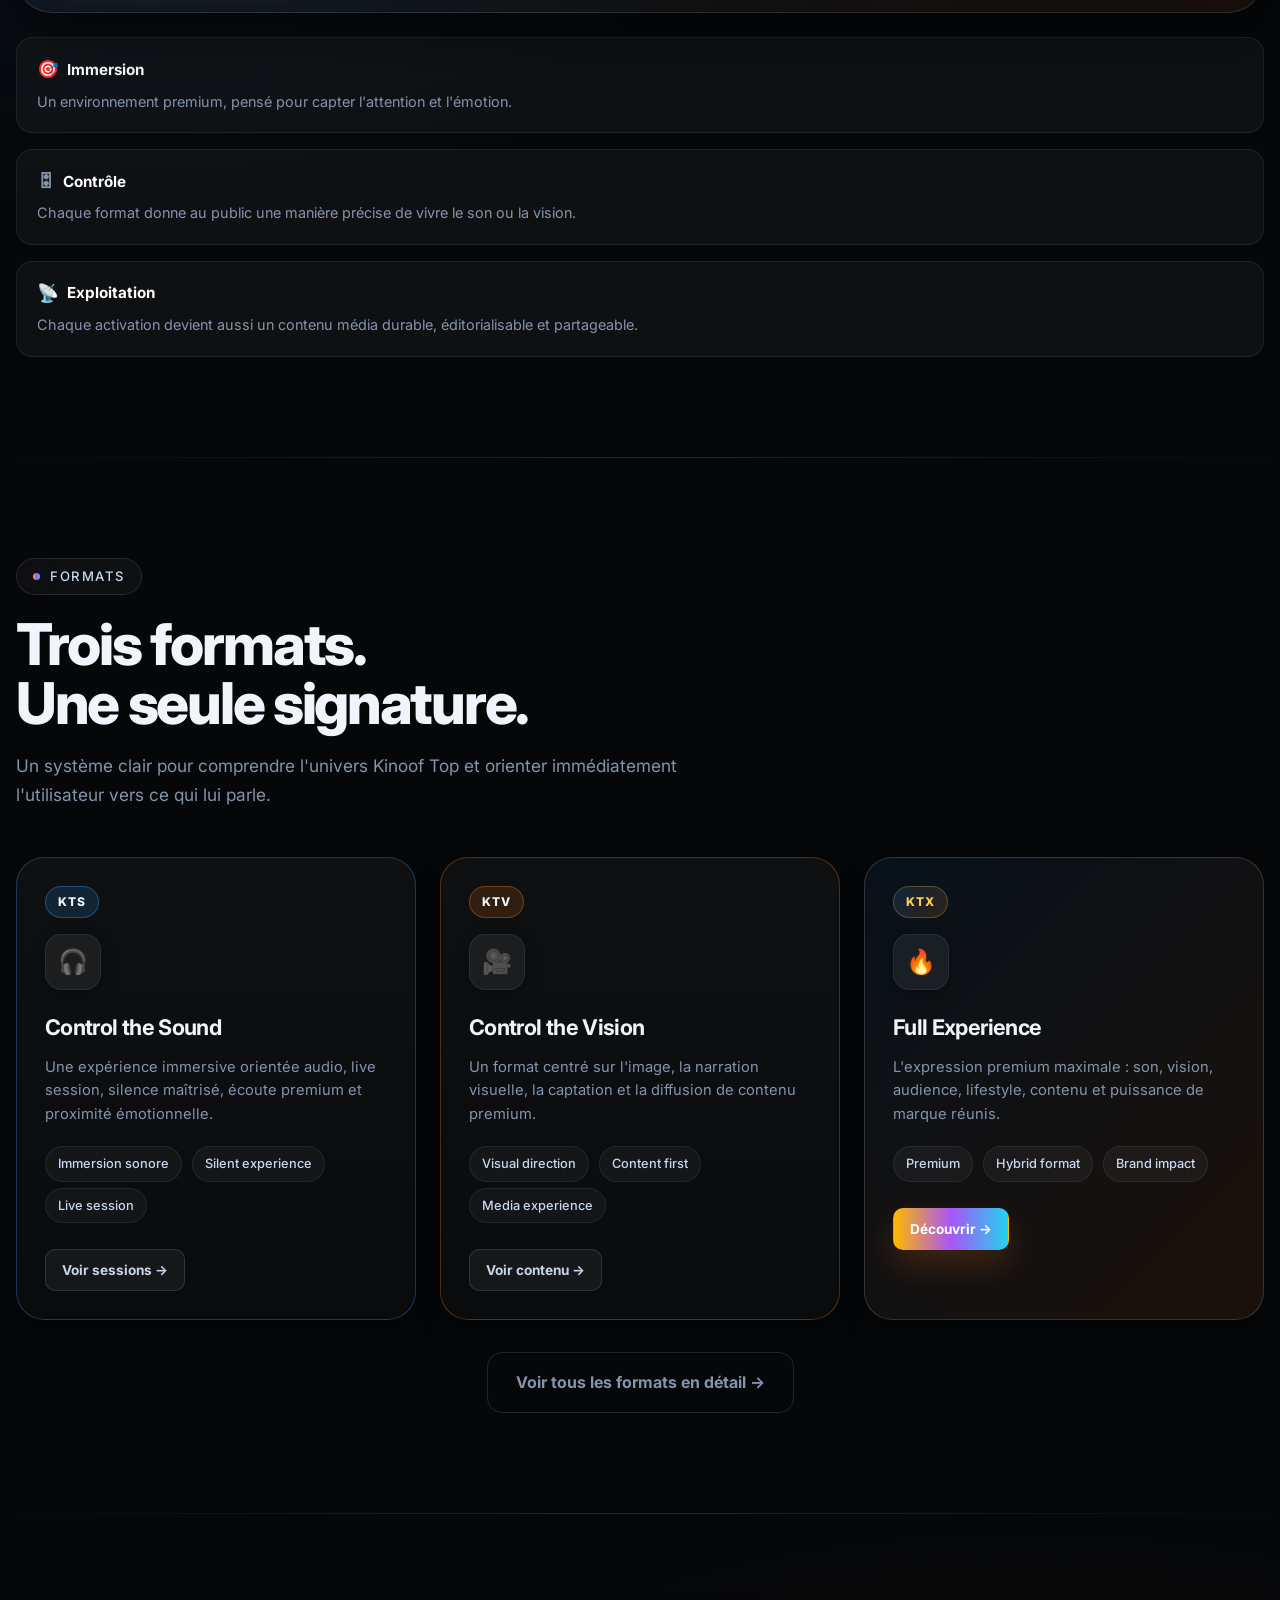
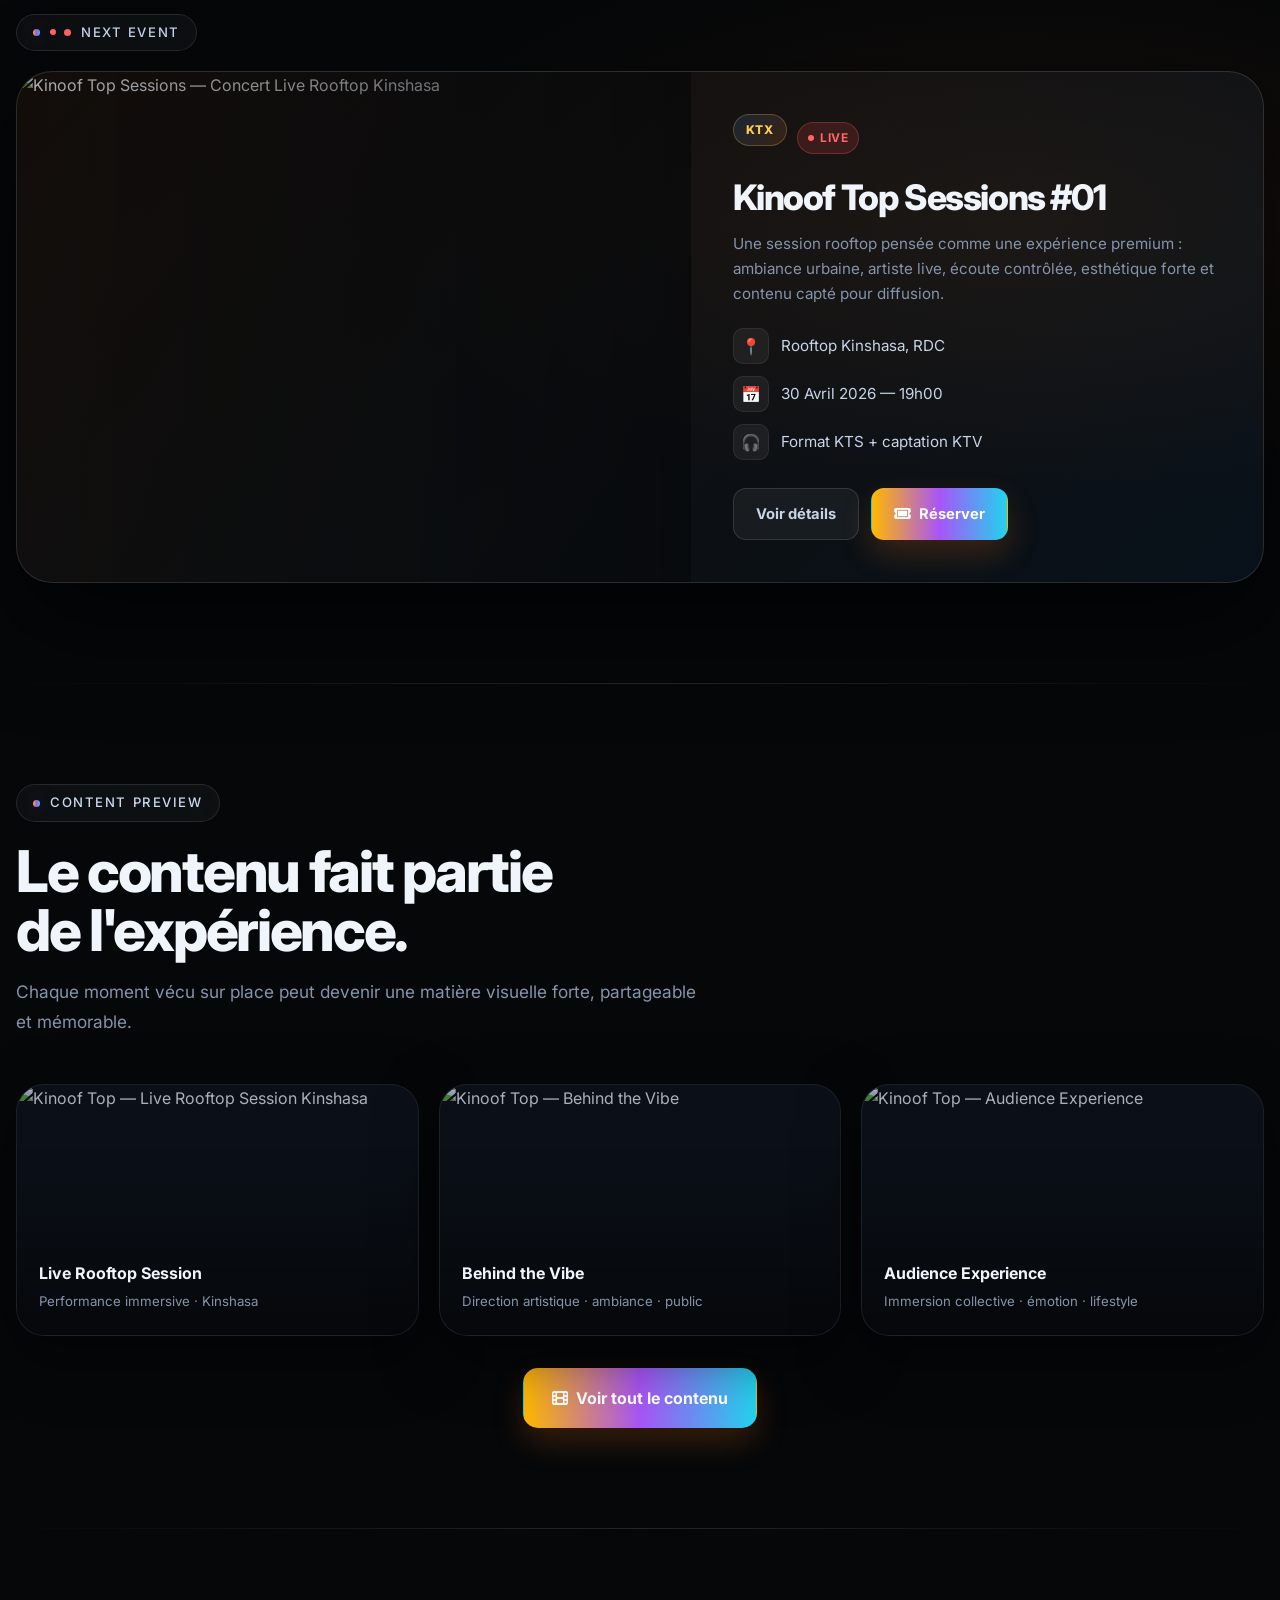
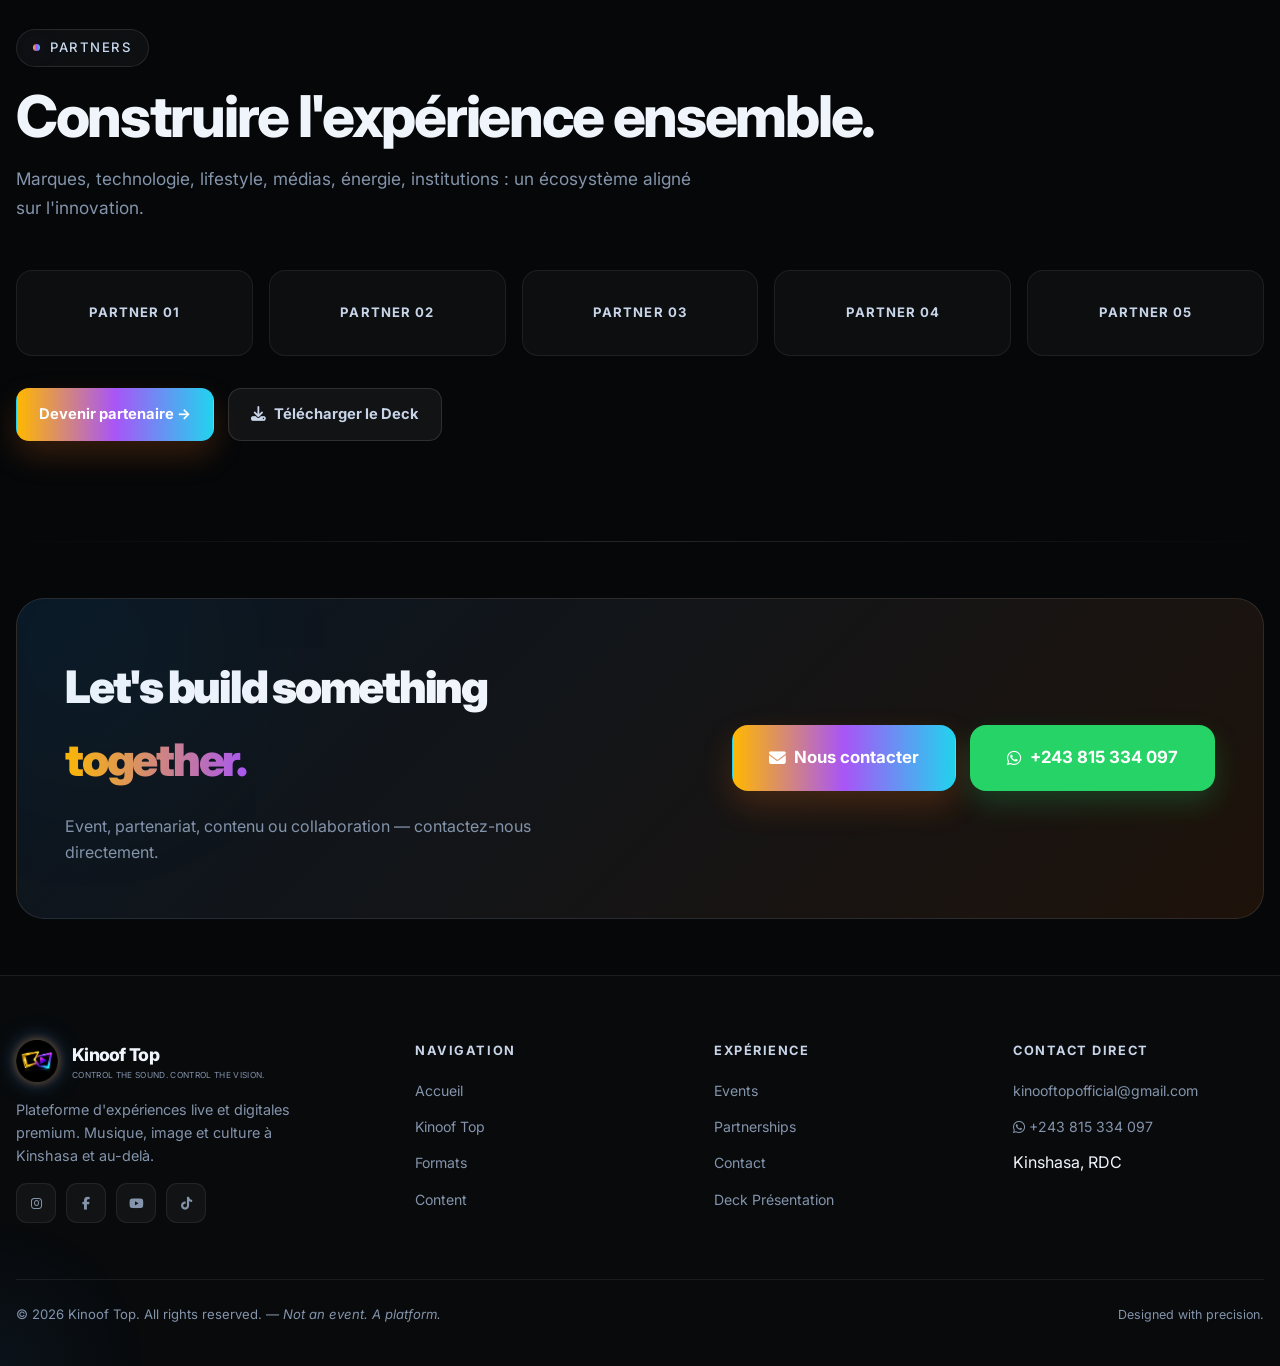
==== commit 531c16d0: "Update index.html" ====
--- a/index.html
+++ b/index.html
@@ -594,6 +594,7 @@
   </footer>
 
   <!-- ═══ SCRIPTS ═══ -->
+  <div class="menu-overlay"></div>
   <script src="js/main.js"></script>
 </body>
 </html>
--- a/css/style.css
+++ b/css/style.css
@@ -72,6 +72,8 @@
   background: var(--bg);
   color: var(--text);
   line-height: 1.65;
+  cursor: default;
+  max-width: 100%;
   overflow-x: hidden;
   -webkit-font-smoothing: antialiased;
 }
@@ -88,22 +90,67 @@
   z-index: 9999;
   pointer-events: none;
   opacity: 0;
-  transition: opacity 0.45s ease;
+  transition: opacity 0.6s ease;
 }
 
 .page-transition.active {
   opacity: 1;
 }
 
+/* ---- ANIMATIONS / EFFECTS ---- */
+
+[data-reveal] {
+  opacity: 0;
+  transform: translateY(40px);
+  transition: all 0.8s ease;
+}
+
+[data-reveal].active {
+  opacity: 1;
+  transform: translateY(0);
+}
+
 /* ---- LAYOUT ---- */
 .container {
-  width: min(var(--max), calc(100% - 32px));
+  width: 100%;
+  max-width: var(--max);
+  padding-inline: 16px;
   margin-inline: auto;
 }
 
 .section {
   padding: 100px 0;
   position: relative;
+}
+
+/* ✅ GRID SAFETY FIX (ADD THIS HERE) */
+.container,
+.section,
+.grid-2,
+.grid-3,
+.grid-4,
+.media-grid,
+.concept-grid {
+  min-width: 0;
+}
+
+.countdown div,
+.stat-box {
+  min-width: 0;
+  overflow: hidden;
+}
+
+.responsive-2col {
+  display: grid;
+  grid-template-columns: 1.1fr 0.9fr;
+  gap: 24px;
+  align-items: start;
+}
+
+.responsive-2col-2 {
+  display: grid;
+  grid-template-columns: 1fr 1fr;
+  gap: 24px;
 }
 
 /* ---- NOISE TEXTURE OVERLAY ---- */
@@ -211,11 +258,12 @@
   left: 0;
   width: 100%;
   z-index: 500;
-  transition: background var(--dur) var(--ease), border-color var(--dur) var(--ease);
+  transition: transform 0.35s ease, background var(--dur) var(--ease), border-color var(--dur) var(--ease);
   border-bottom: 1px solid transparent;
   backdrop-filter: blur(14px);
   background: rgba(0,0,0,0.4);
   border-bottom: 1px solid rgba(255,255,255,0.06);
+  will-change: transform, background;
 }
 
 .nav.scrolled {
@@ -223,6 +271,21 @@
   backdrop-filter: blur(24px) saturate(1.5);
   -webkit-backdrop-filter: blur(24px) saturate(1.5);
   border-bottom-color: rgba(255,255,255,.07);
+}
+
+.nav.scrolled .nav-inner {
+  min-height: 64px; /* before = 82px */
+  transition: all 0.3s ease;
+}
+
+.nav.scrolled .brand-mark {
+  width: 34px;
+  height: 34px;
+}
+
+.nav.scrolled .nav-links a {
+  padding: 6px 12px;
+  font-size: 0.85rem;
 }
 
 .nav-inner {
@@ -231,6 +294,8 @@
   justify-content: space-between;
   gap: 20px;
   min-height: 82px;
+  flex-wrap: wrap;
+  transition: min-height 0.3s ease, padding 0.3s ease;
 }
 
 /* Brand */
@@ -250,6 +315,7 @@
   width: 42px;
   height: 42px;
   object-fit: contain;
+  transition: all 0.3s ease;
 
   /* ✨ subtle glow */
   filter: drop-shadow(0 0 4px rgba(255, 184, 0, 0.35))
@@ -318,6 +384,12 @@
   align-items: center;
   gap: 10px;
   flex-shrink: 0;
+}
+
+@media (max-width: 768px) {
+  .nav-cta {
+    margin-left: auto;
+  }
 }
 
 /* Hamburger */
@@ -337,23 +409,42 @@
 
 /* Mobile nav */
 .nav-mobile {
-  display: none;
   position: fixed;
-  top: 82px;
+  top: 72px;
   left: 12px;
   right: 12px;
-  background: rgba(9,12,18,.97);
-  border: 1px solid var(--line-strong);
-  border-radius: var(--radius-lg);
+
+  background: rgba(9,12,18,.75);
+  backdrop-filter: blur(24px) saturate(1.6);
+  -webkit-backdrop-filter: blur(24px) saturate(1.6);
+
+  border: 1px solid rgba(255,255,255,0.08);
+  border-radius: 20px;
+
   padding: 20px;
-  box-shadow: var(--shadow-xl);
-  backdrop-filter: blur(24px);
-  z-index: 499;
+  box-shadow: 0 40px 100px rgba(0,0,0,.6);
+
+  display: flex;
   flex-direction: column;
   gap: 6px;
-}
-
-.nav-mobile.open { display: flex; }
+
+  z-index: 499;
+
+  /* 🚀 animation base */
+  opacity: 0;
+  transform: translateY(-20px) scale(0.96);
+  pointer-events: none;
+
+  transition: 
+    opacity 0.35s ease,
+    transform 0.35s cubic-bezier(.22,1,.36,1);
+}
+
+.nav-mobile.open {
+  opacity: 1;
+  transform: translateY(0) scale(1);
+  pointer-events: auto;
+}
 
 .nav-mobile a {
   padding: 12px 16px;
@@ -362,6 +453,41 @@
   font-weight: 500;
   font-size: .95rem;
   transition: background var(--dur);
+}
+
+.nav-mobile a {
+  opacity: 0;
+  transform: translateY(10px);
+  transition: all 0.35s ease;
+}
+
+.nav-mobile.open a {
+  opacity: 1;
+  transform: translateY(0);
+}
+
+.nav-mobile.open a:nth-child(1) { transition-delay: 0.05s; }
+.nav-mobile.open a:nth-child(2) { transition-delay: 0.1s; }
+.nav-mobile.open a:nth-child(3) { transition-delay: 0.15s; }
+.nav-mobile.open a:nth-child(4) { transition-delay: 0.2s; }
+.nav-mobile.open a:nth-child(5) { transition-delay: 0.25s; }
+
+.nav-mobile a {
+  position: relative;
+  overflow: hidden;
+}
+
+.nav-mobile a::after {
+  content: "";
+  position: absolute;
+  inset: 0;
+  background: linear-gradient(120deg, transparent, rgba(255,255,255,0.15), transparent);
+  opacity: 0;
+  transition: opacity 0.3s;
+}
+
+.nav-mobile a:hover::after {
+  opacity: 1;
 }
 
 .nav-mobile a:hover { background: rgba(255,255,255,.06); color: white; }
@@ -389,13 +515,13 @@
   font-weight: 700;
   cursor: pointer;
   border: 1px solid transparent;
-  transition: transform var(--dur) var(--ease), filter var(--dur), box-shadow var(--dur);
+  transition: all 0.25s ease;
   white-space: nowrap;
 }
 
 .btn:hover { 
   transform: translateY(-3px);
-  box-shadow: 0 10px 30px rgba(168, 85, 247, 0.35); 
+  box-shadow: 0 12px 30px rgba(168, 85, 247, 0.35); 
 }
 
 .btn-primary {
@@ -581,7 +707,7 @@
   display: flex;
   align-items: center;
   position: relative;
-  overflow: visible;
+  overflow: hidden;
   padding-top: 82px;
 }
 
@@ -653,6 +779,7 @@
 
 .hero h1 {
   font-size: clamp(3.4rem, 8vw, 7.5rem);
+  word-break: break-word;
   line-height: .92;
   font-weight: 900;
   letter-spacing: -.06em;
@@ -774,6 +901,7 @@
   box-shadow: var(--shadow);
   position: relative;
   overflow: hidden;
+  width: 100%;
 }
 
 .highlight-panel::before {
@@ -1325,6 +1453,7 @@
 .contact-item:hover {
   border-color: rgba(58,160,255,.25);
   transform: translateX(4px);
+  transition: 0.3s;
 }
 
 .contact-item small {
@@ -1654,29 +1783,302 @@
   .footer-grid { grid-template-columns: 1fr 1fr; gap: 36px; }
   .event-card { grid-template-columns: 1fr; }
   .concept-grid { grid-template-columns: 1fr; }
+  .concept-grid > * { min-width: 0; }
 }
 
 @media (max-width: 860px) {
+
   .nav-links, .nav-cta .btn-secondary { display: none; }
-  .menu-btn { display: grid; }
-
-  .section { padding: 72px 0; }
-  .grid-3, .media-grid-3 { grid-template-columns: repeat(2, 1fr); }
-  .grid-2, .media-grid-2 { grid-template-columns: 1fr; }
+  .menu-btn {
+  display: flex;
+  flex-direction: column;
+  justify-content: center;
+  gap: 5px;
+}
+
+  /* 👇 ADD YOUR FIX RIGHT HERE */
+
+  /* Hide tagline */
+  .brand-text span {
+    display: none;
+  }
+
+  /* Smaller brand text */
+  .brand-text {
+    font-size: 1rem;
+  }
+
+  /* 📱 MOBILE ONLY: clean WhatsApp icon button */
+@media (max-width: 768px) {
+
+  /* kill everything inside except the icon */
+  .nav-cta .btn-whatsapp {
+    all: unset;
+    cursor: pointer;
+    display: flex;
+    align-items: center;
+    justify-content: center;
+    webkit-tap-highlight-color: transparent;
+  }
+
+  /* hide ALL text nodes */
+  .nav-cta .btn-whatsapp {
+    font-size: 0;
+  }
+
+  /* restore icon size */
+  .nav-cta .btn-whatsapp i {
+    font-size: 22px;
+    color: white;
+  }
+}
+
+@media (max-width: 768px) {
+
+  .nav-cta .btn-whatsapp i {
+    font-size: 22px;
+    color: white;
+
+    /* 🔥 cinematic glow */
+    filter:
+      drop-shadow(0 0 4px rgba(255,255,255,0.6))
+      drop-shadow(0 0 8px rgba(168, 85, 247, 0.35))
+      drop-shadow(0 0 12px rgba(34, 211, 238, 0.25));
+
+    transition: all 0.3s ease;
+  }
+
+  .nav-cta .btn-whatsapp:hover i {
+    transform: scale(1.15);
+
+    filter:
+      drop-shadow(0 0 6px rgba(255,255,255,0.8))
+      drop-shadow(0 0 12px rgba(168, 85, 247, 0.5))
+      drop-shadow(0 0 18px rgba(34, 211, 238, 0.4));
+  }
+}
+
+@media (max-width: 768px) {
+
+  .nav-cta .btn-whatsapp:active i {
+    transform: scale(0.9);
+  }
+}
+
+   
+   
+  /* ✅ MOBILE STACK FIX */
+  .grid-2,
+  .grid-3,
+  .media-grid-2,
+  .media-grid-3,
+  .concept-grid,
+  .event-card {
+    grid-template-columns: 1fr;
+  }
+
   .pillars-grid { grid-template-columns: 1fr; }
   .hero-stats { grid-template-columns: 1fr; }
-  .countdown { grid-template-columns: repeat(4, 1fr); gap: 8px; }
-  .footer-grid { grid-template-columns: 1fr; gap: 28px; }
-  .pack.featured { transform: none; }
-}
-
-@media (max-width: 560px) {
+  .footer-grid { grid-template-columns: 1fr; }
+
+  /* ✅ STEP 2 — FIX CONCEPT SECTION LAYOUT */
+  .concept-grid {
+    grid-template-columns: 1fr !important;
+  }
+
+  .concept-grid > :first-child {
+    width: 100%;
+  }
+
+  .concept-grid > :last-child {
+    display: grid;
+    grid-template-columns: 1fr 1fr;
+    gap: 16px;
+  }
+
+   /* STACK MAIN LAYOUT */
+  .responsive-2col {
+    grid-template-columns: 1fr;
+  }
+
+  .responsive-2col-2 {
+    grid-template-columns: 1fr;
+  }
+
+   /* BETTER MOBILE GRID */
+  .pillars-grid {
+    grid-template-columns: 1fr 1fr;
+    gap: 16px;
+  }
+}
+@media (max-width: 560px) { 
   .section { padding: 56px 0; }
-  .grid-3, .media-grid-3, .grid-2, .partners-grid { grid-template-columns: 1fr; }
+  .responsive-2col-2 {
+    grid-template-columns: 1fr;
+  }
+
+  .grid-3,
+  .media-grid-3,
+  .grid-2,
+  .partners-grid {
+    grid-template-columns: 1fr;
+  }
   .pack-grid { grid-template-columns: 1fr; }
-  .countdown { grid-template-columns: repeat(2, 1fr); }
+}
+
+  /* ✅ COUNTDOWN FIX */
+  .countdown {
+    grid-template-columns: repeat(2, 1fr);
+  }
+
   .form-grid-2 { grid-template-columns: 1fr; }
+
   .hero h1 { letter-spacing: -.05em; }
+
   .hero-actions { flex-direction: column; }
-  .hero-actions .btn { width: 100%; justify-content: center; }
-}
+  .hero-actions .btn {
+    width: 100%;
+    justify-content: center;
+  }
+
+  /* 🔥 FINAL FIX FOR YOUR SECTION */
+  .concept-grid {
+    grid-template-columns: 1fr;
+  }
+
+  /* Cards become FULL WIDTH on small phones */
+  .concept-grid > :last-child {
+    grid-template-columns: 1fr;
+  }
+}
+
+/* ===== EVENT RESPONSIVE GRID ===== */
+.event-grid {
+  display: grid;
+  gap: 28px;
+  grid-template-columns: 1fr;
+}
+
+/* Desktop only → 2 columns */
+@media (min-width: 768px) {
+  .event-grid {
+    grid-template-columns: 1fr 1fr;
+  }
+}
+
+/* ===== MEDIA FEATURED RESPONSIVE ===== */
+.media-featured-grid {
+  display: grid;
+  gap: 20px;
+  grid-template-columns: 1fr; /* mobile = stack */
+}
+
+/* right column (small cards) */
+.media-side-grid {
+  display: grid;
+  gap: 20px;
+  grid-template-columns: 1fr 1fr; /* mobile = 2 small side by side */
+}
+
+/* desktop layout */
+@media (min-width: 768px) {
+  .media-featured-grid {
+    grid-template-columns: 1.6fr 1fr;
+  }
+
+  .media-side-grid {
+    grid-template-columns: 1fr; /* stack vertically on desktop */
+  }
+}
+
+/* ===== GALLERY RESPONSIVE ===== */
+.gallery-grid {
+  display: grid;
+  gap: 14px;
+  grid-template-columns: repeat(2, 1fr); /* 📱 mobile = 2 columns */
+}
+
+/* desktop layout */
+@media (min-width: 768px) {
+  .gallery-grid {
+    grid-template-columns: repeat(4, 1fr);
+  }
+}
+
+/* ===== GALLERY FIX ===== */
+.gallery-big {
+  grid-row: span 1;
+}
+
+@media (min-width: 768px) {
+  .gallery-big {
+    grid-row: span 2;
+  }
+}
+
+/* ===== PACK GRID FIX (MOBILE FIRST) ===== */
+.pack-grid {
+  display: grid;
+  gap: 20px;
+  grid-template-columns: 1fr;
+}
+
+/* Tablet */
+@media (min-width: 768px) {
+  .pack-grid {
+    grid-template-columns: 1fr 1fr;
+  }
+}
+
+/* Desktop */
+@media (min-width: 1100px) {
+  .pack-grid {
+    grid-template-columns: repeat(4, 1fr);
+  }
+}
+
+/* ===== PARTNER GRID FIX ===== */
+.partner-grid {
+  display: grid;
+  gap: 28px;
+  grid-template-columns: 1fr;
+}
+
+@media (min-width: 768px) {
+  .partner-grid {
+    grid-template-columns: .9fr 1.1fr;
+  }
+}
+
+/* ===== CONTACT GRID FIX ===== */
+.contact-grid {
+  display: grid;
+  grid-template-columns: 1fr;
+  gap: 28px;
+  align-items: start;
+}
+
+@media (min-width: 768px) {
+  .contact-grid {
+    grid-template-columns: .85fr 1.15fr;
+  }
+}
+
+/* ===== RENDERING FIX ===== */
+/* Better rendering */
+body {
+  -webkit-font-smoothing: antialiased;
+  text-rendering: optimizeLegibility;
+}
+
+/* Smoother transitions everywhere */
+* {
+  transition: all 0.25s ease;
+}
+
+
+
+/* SAFE FIX */
+html, body {
+  overflow-x: hidden;
+}
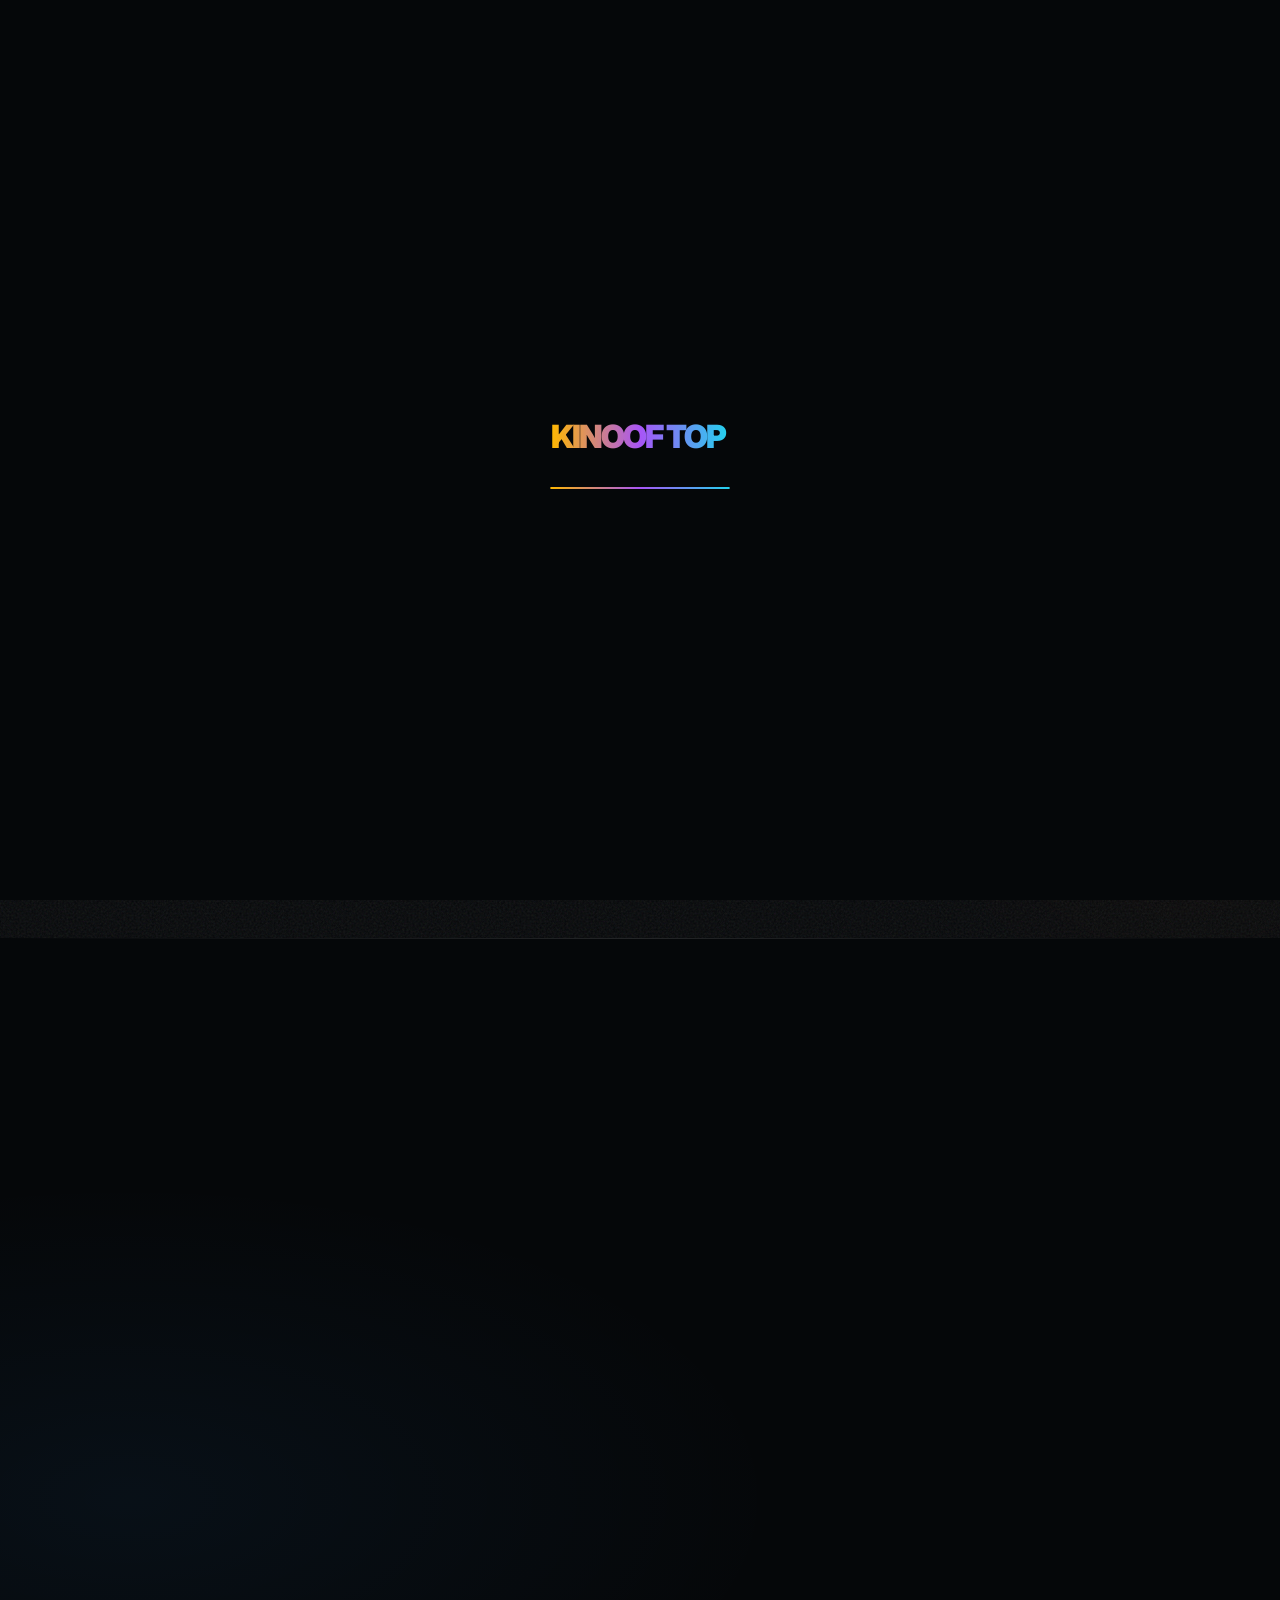
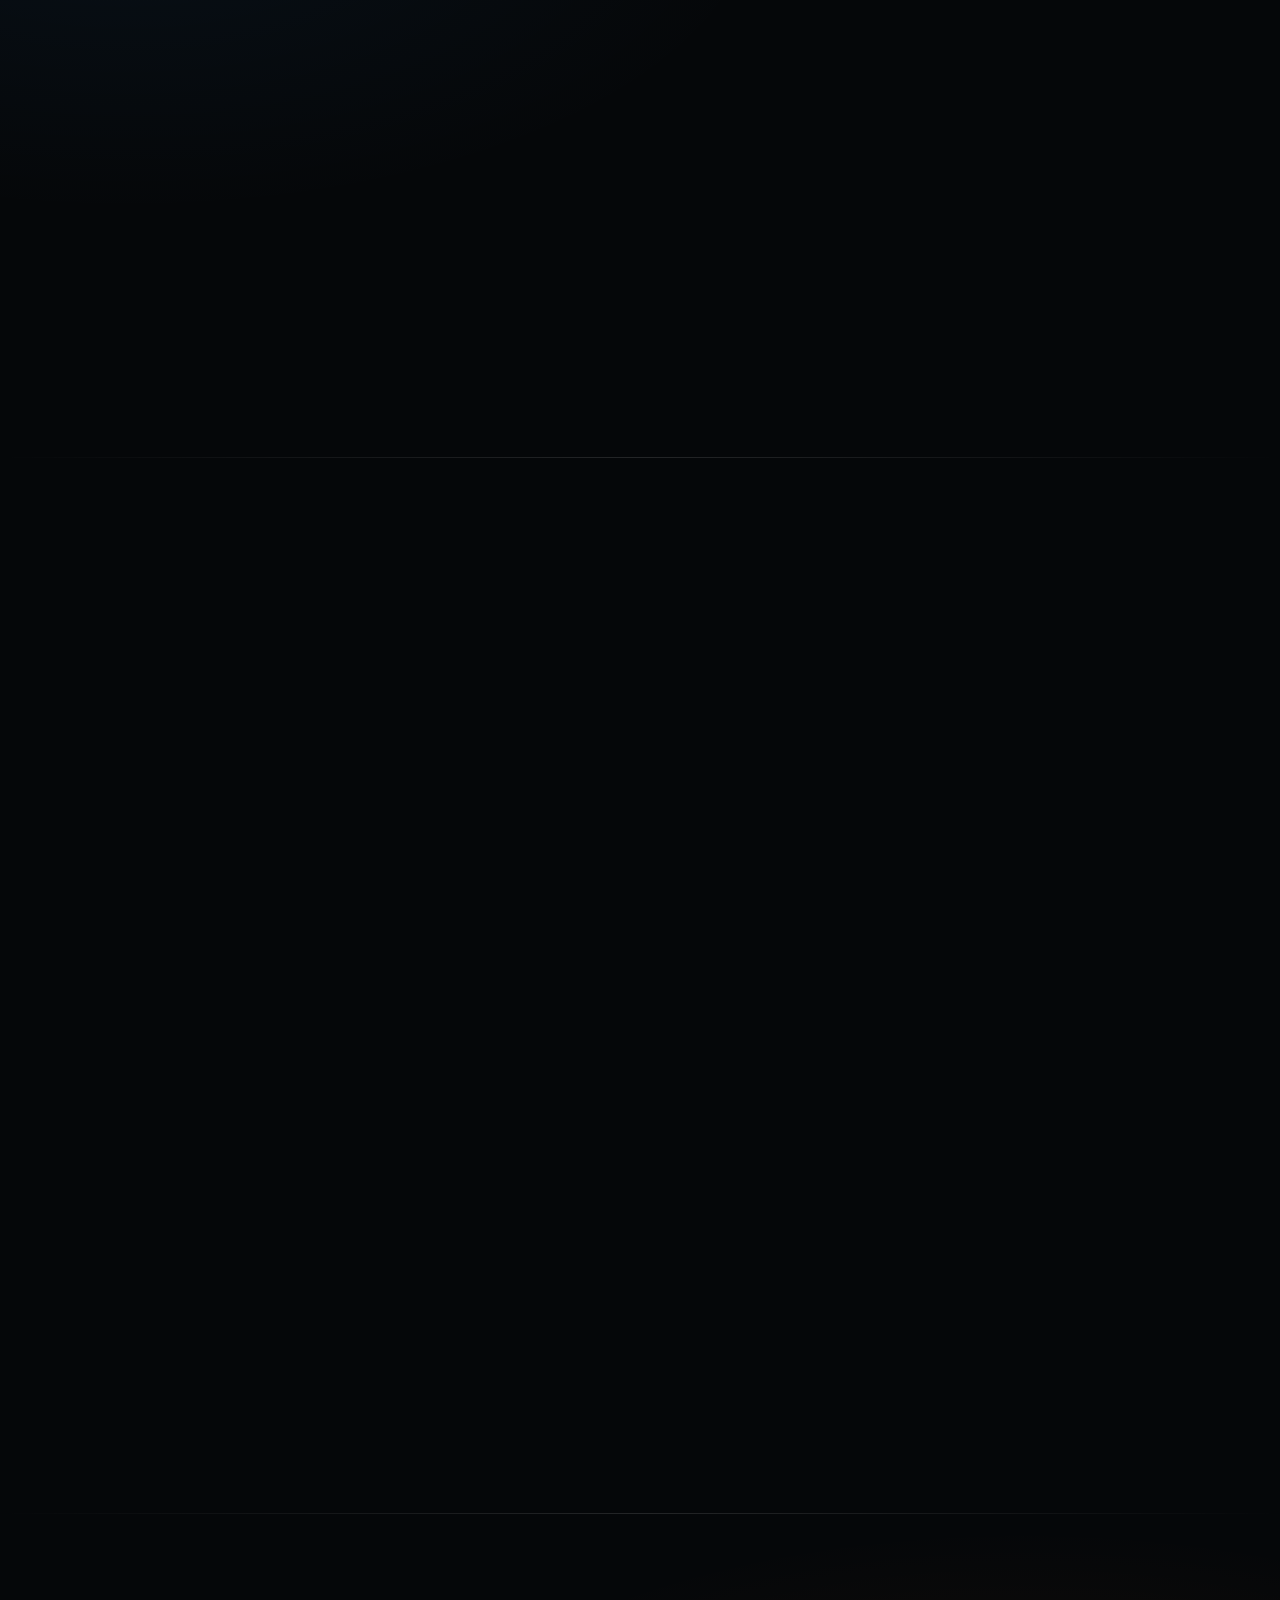
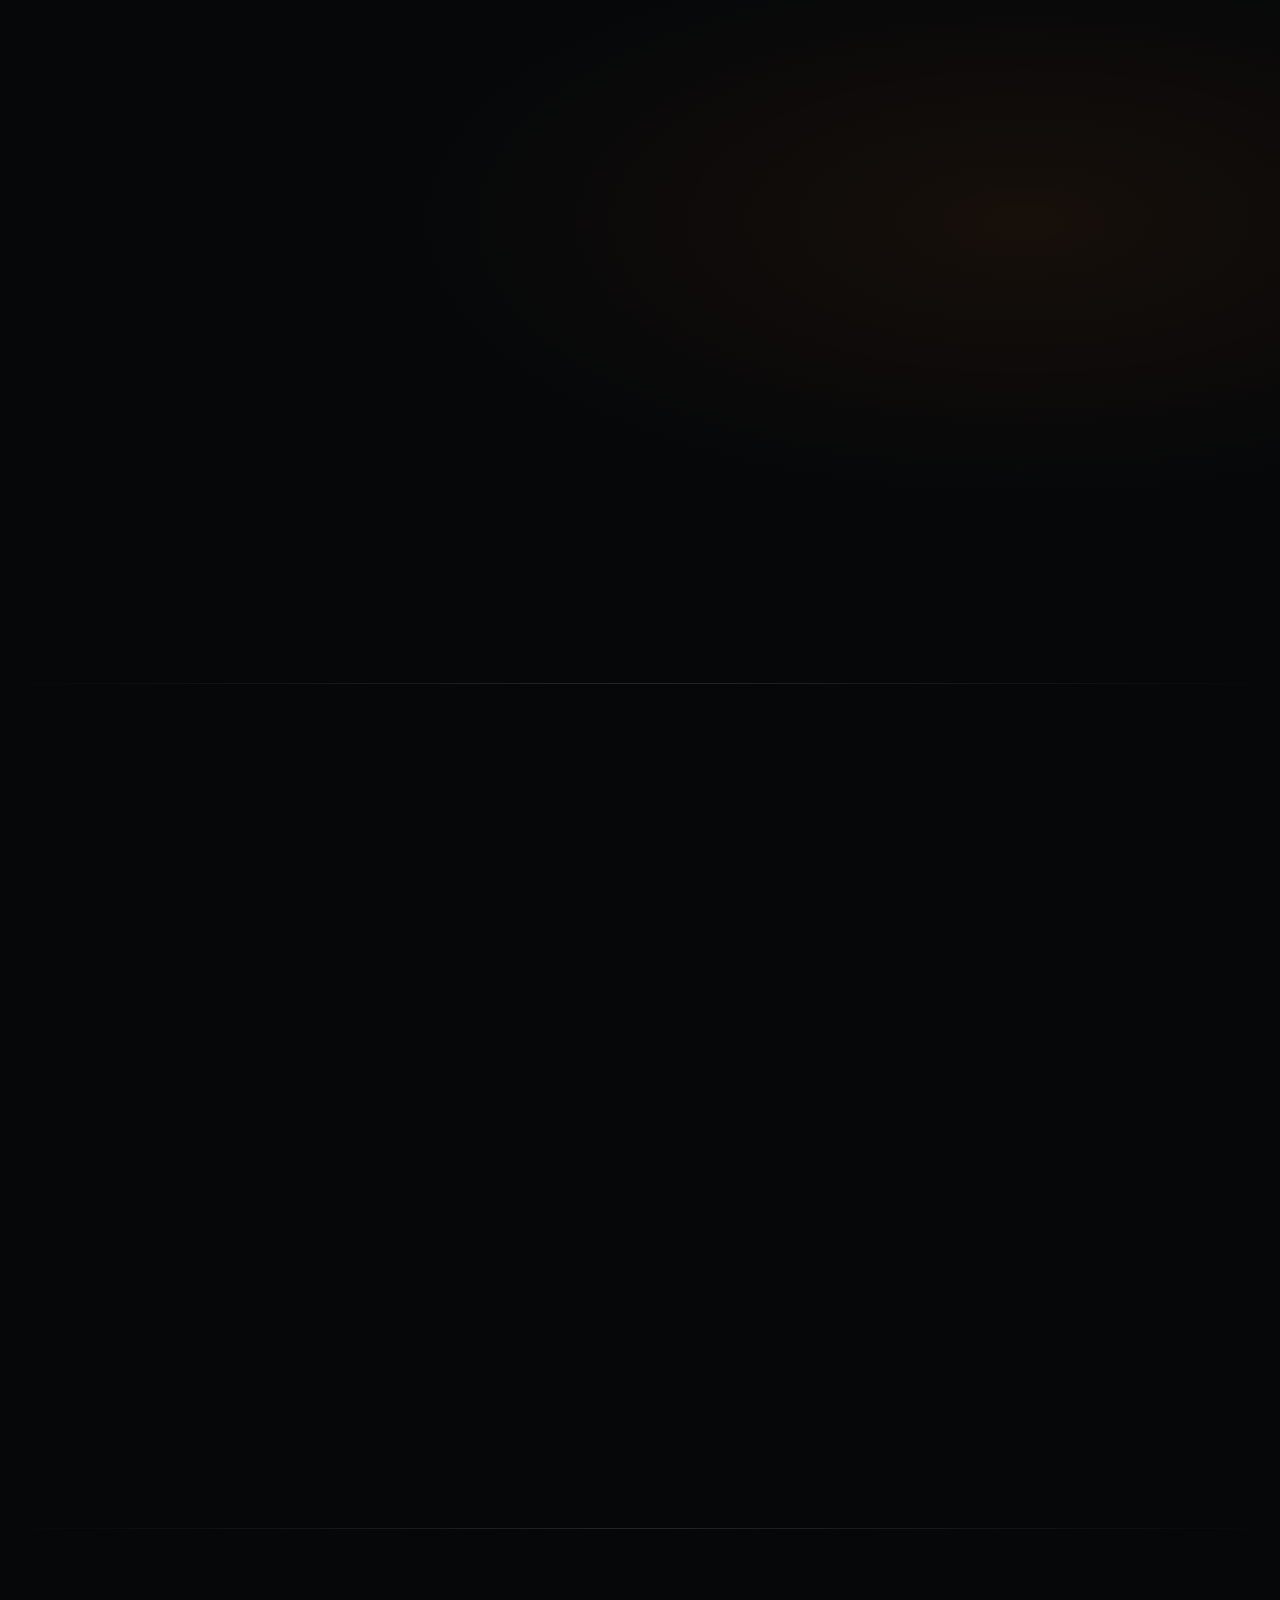
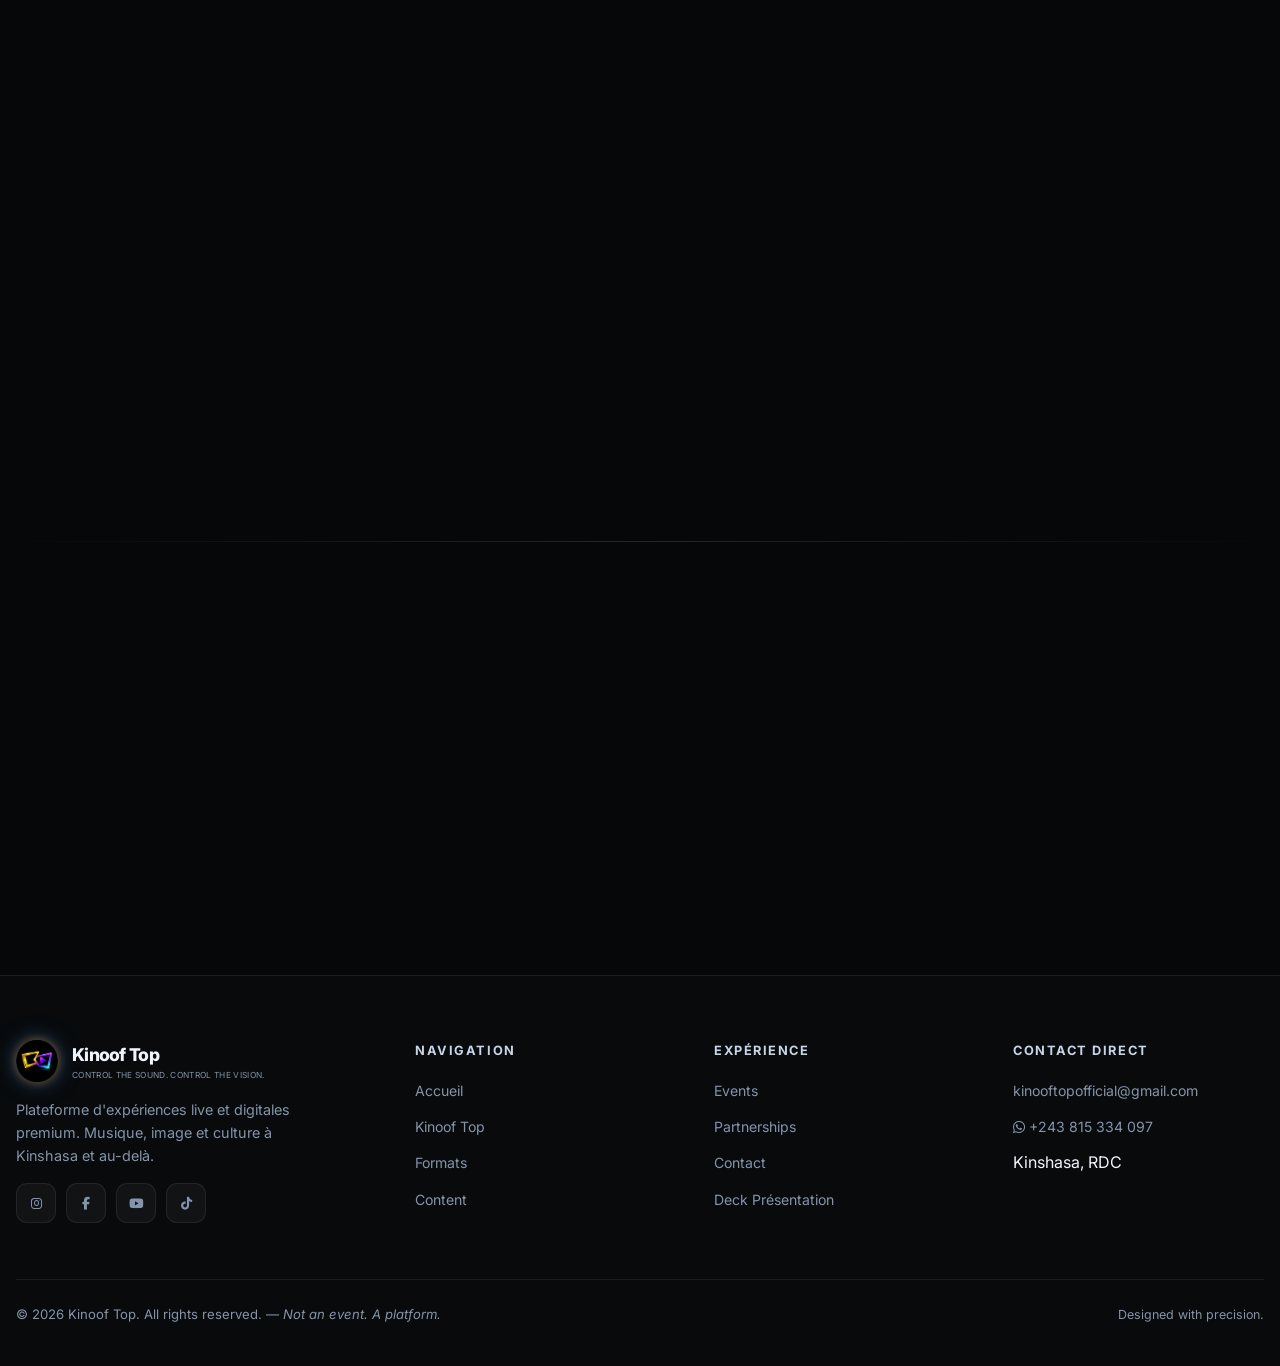
==== commit 400c6289: "Update index.html" ====
--- a/index.html
+++ b/index.html
@@ -594,7 +594,7 @@
   </footer>
 
   <!-- ═══ SCRIPTS ═══ -->
-  <div class="menu-overlay"></div>
+  <div id="menuOverlay" class="menu-overlay"></div>
   <script src="js/main.js"></script>
 </body>
 </html>
--- a/css/style.css
+++ b/css/style.css
@@ -1726,6 +1726,25 @@
 
 @keyframes load {
   to { width: 100%; }
+}
+
+/* ===== MENU OVERLAY ===== */
+.menu-overlay {
+  position: fixed;
+  inset: 0;
+  background: rgba(0,0,0,0.55);
+  backdrop-filter: blur(6px);
+
+  opacity: 0;
+  pointer-events: none;
+
+  transition: opacity 0.3s ease;
+  z-index: 498;
+}
+
+.menu-overlay.active {
+  opacity: 1;
+  pointer-events: auto;
 }
 
 /* ============================================================
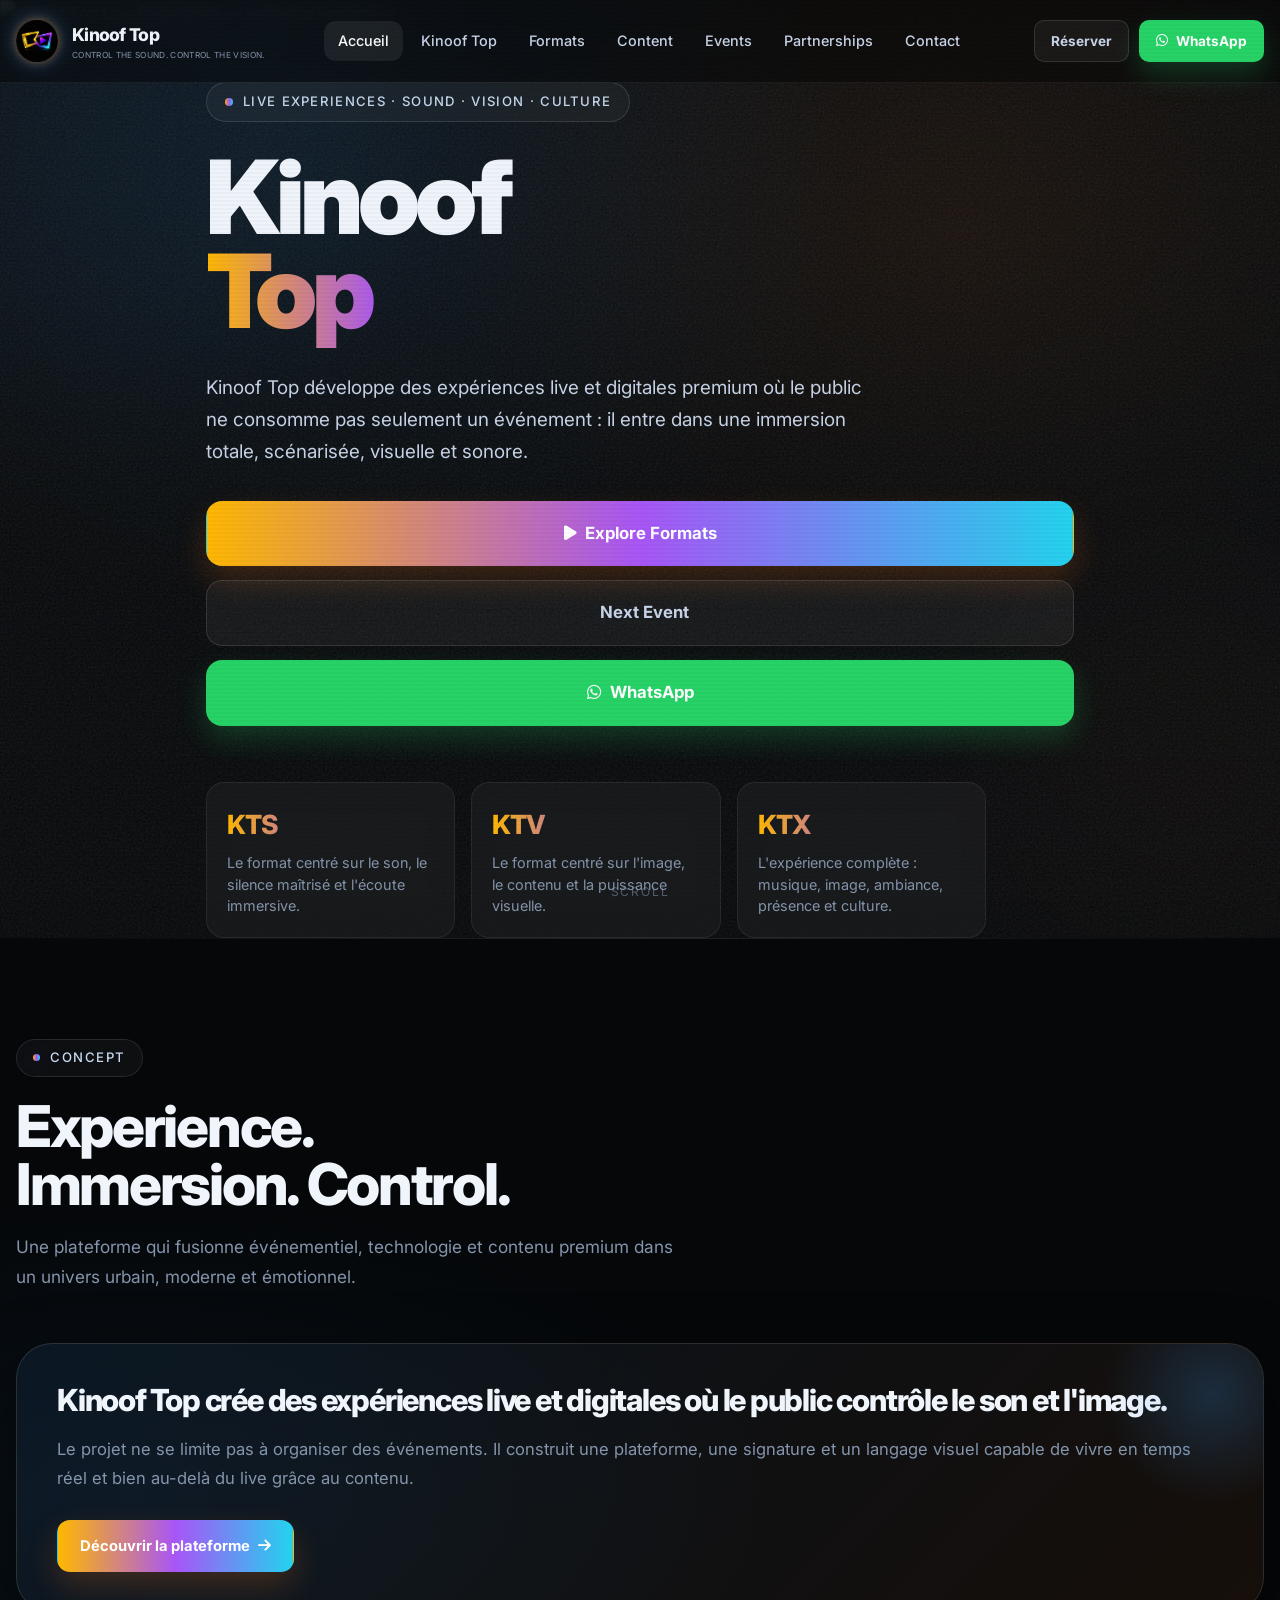
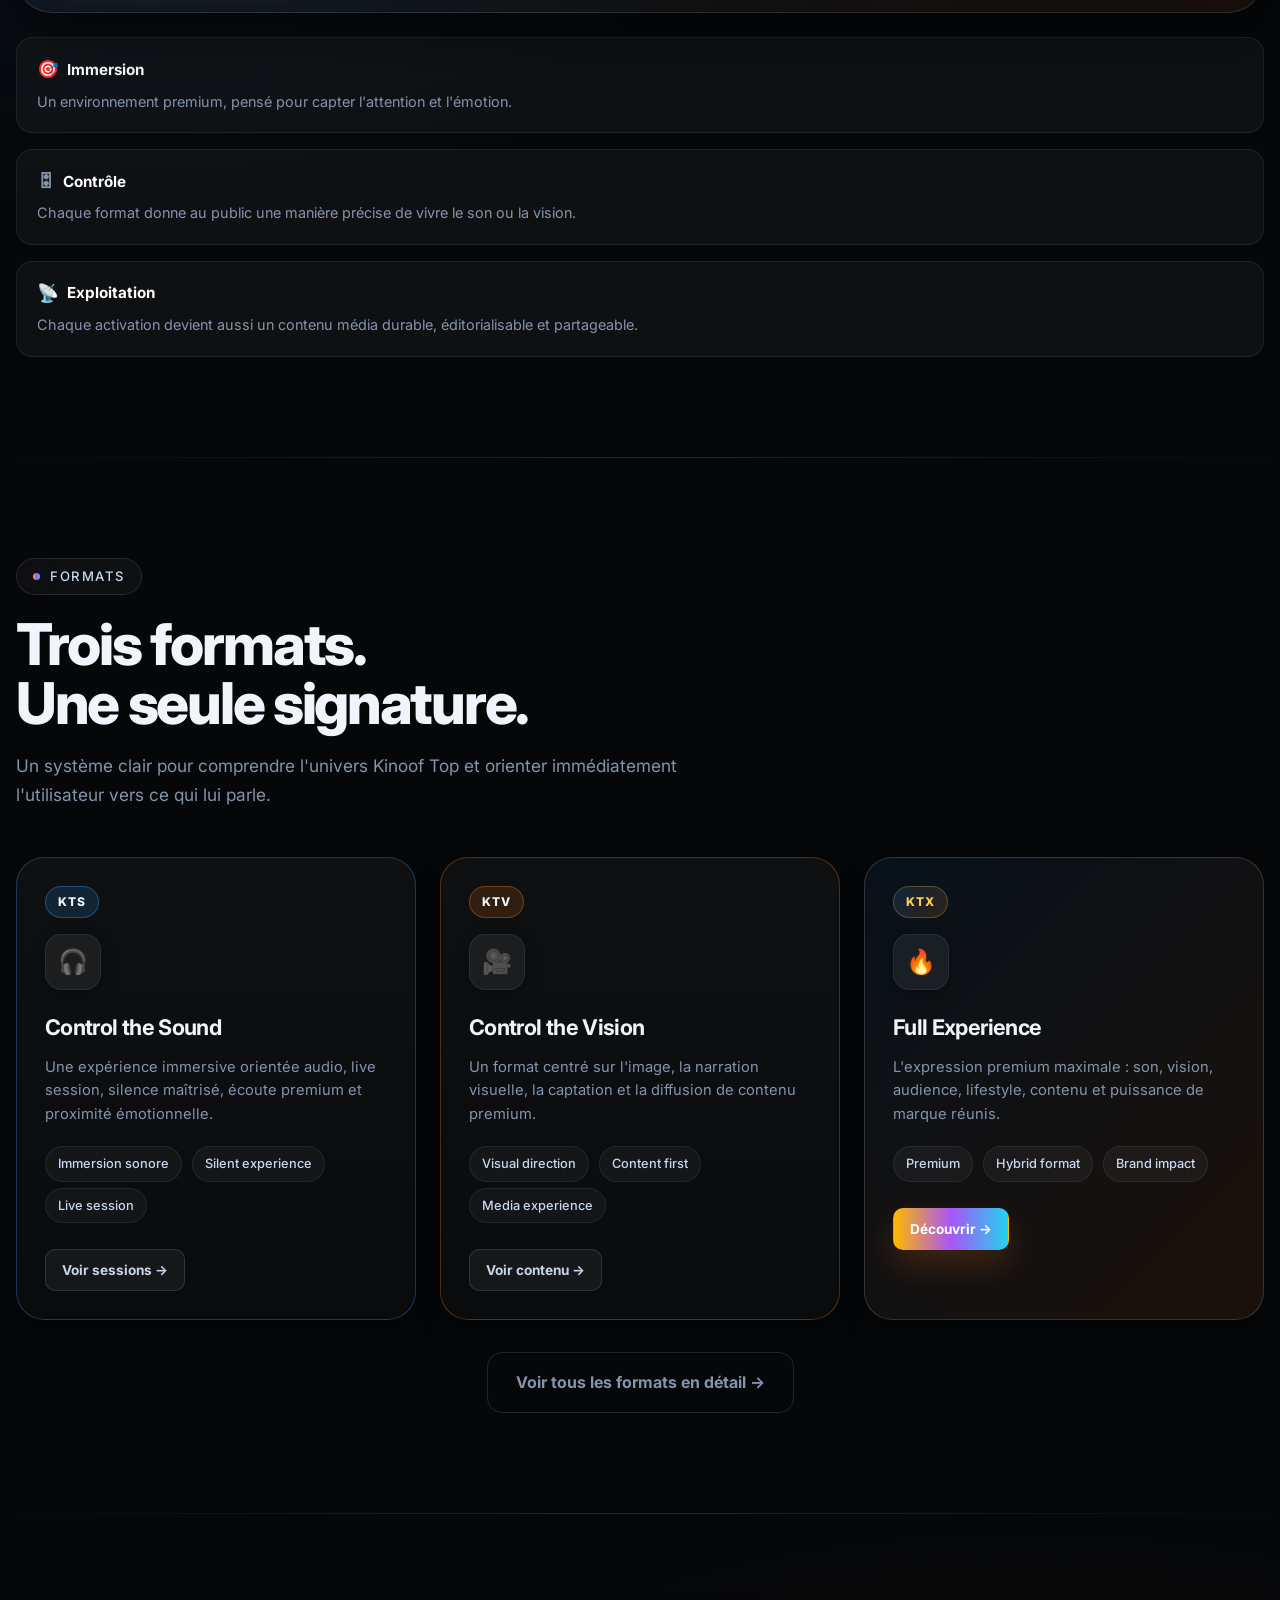
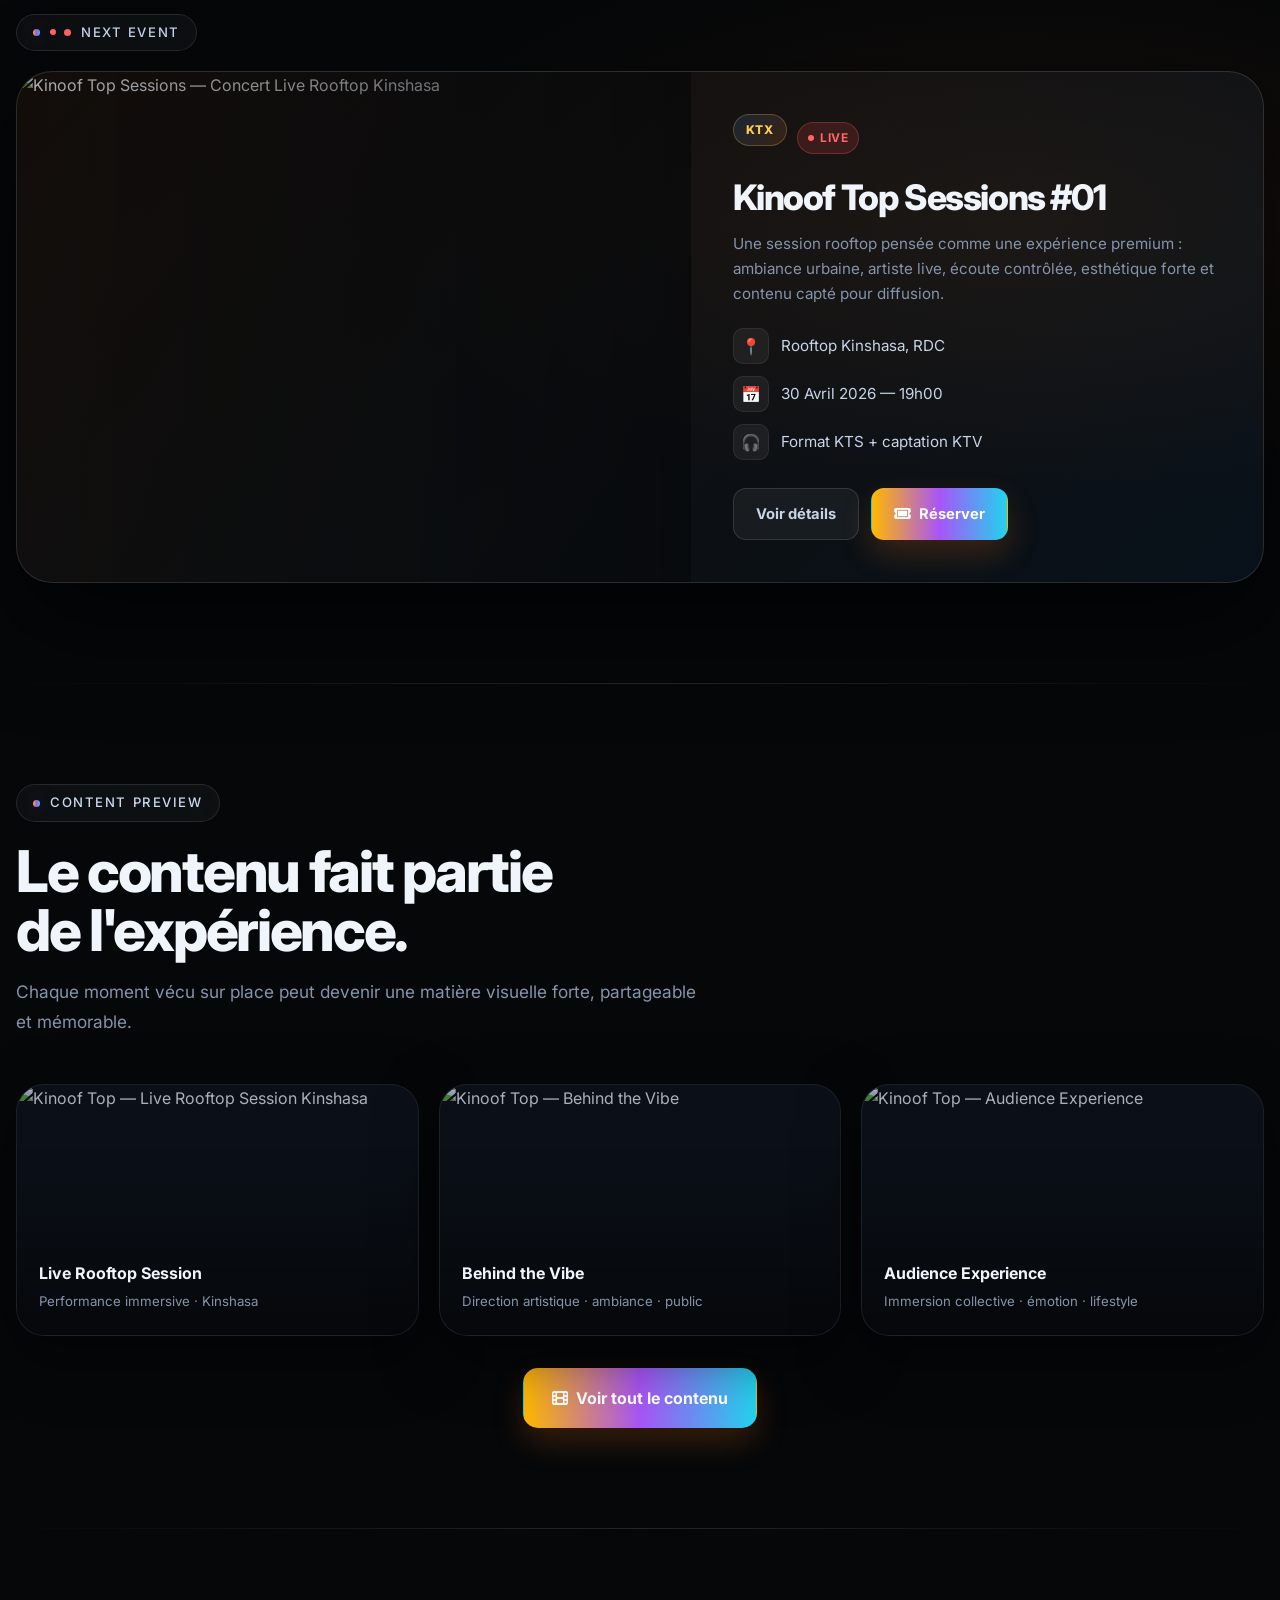
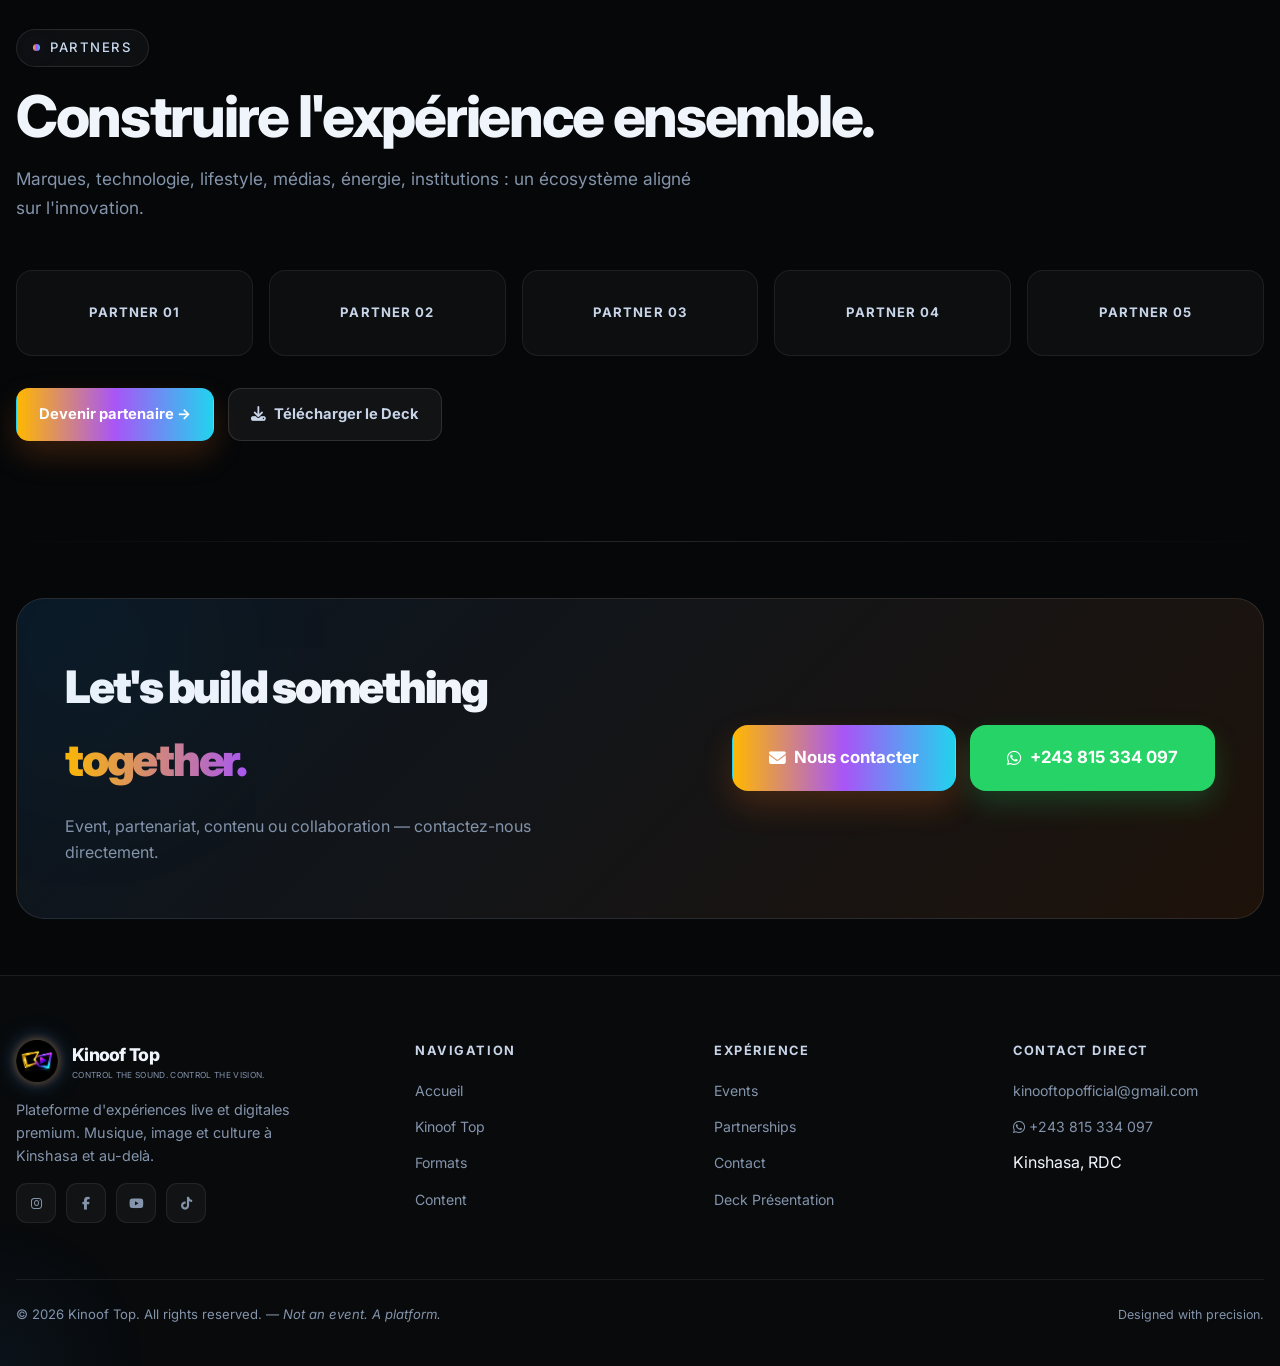
==== commit 196504fe: "Update index.html" ====
--- a/index.html
+++ b/index.html
@@ -76,7 +76,6 @@
   }
   </script>
 </head>
-<script src="js/main.js"></script>
 <body>
 
   <div class="page-transition"></div>
